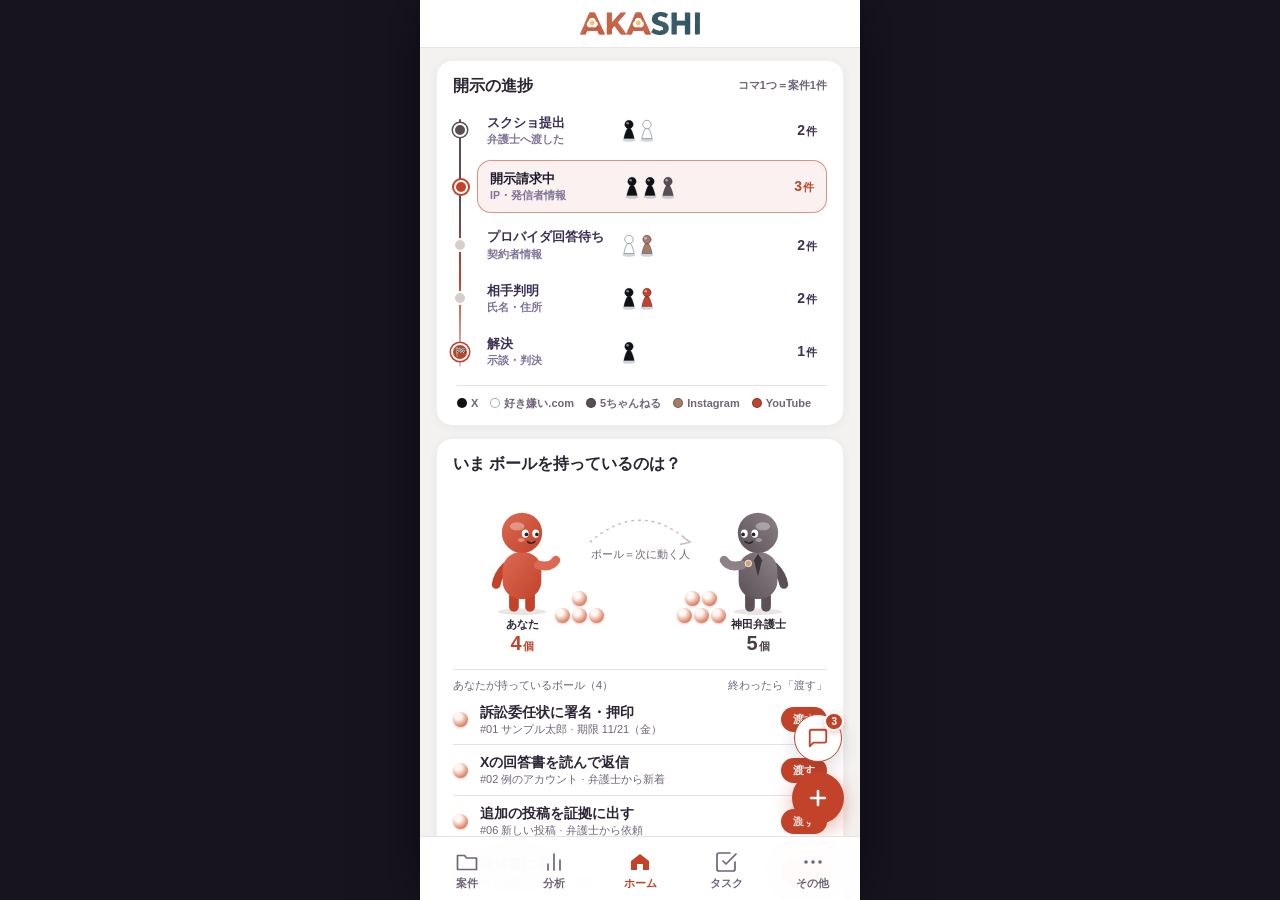
==== index.html @ 1d93fc94 "Unify lawyer chat and replace post-detail chat tab with AI-linked jump cards" ====
<!doctype html>
<html lang="ja">
<head>
<meta charset="utf-8">
<meta name="viewport" content="width=device-width, initial-scale=1, maximum-scale=1, user-scalable=no, viewport-fit=cover">
<meta name="apple-mobile-web-app-capable" content="yes">
<meta name="apple-mobile-web-app-status-bar-style" content="default">
<meta name="apple-mobile-web-app-title" content="開示請求管理">
<meta name="theme-color" content="#FFFFFF">
<title>開示請求 進捗管理アプリ</title>
<link rel="icon" type="image/svg+xml" href="favicon.svg?v=2">
<link rel="apple-touch-icon" sizes="180x180" href="apple-touch-icon.png?v=2">
<link rel="stylesheet" href="css/app.css?v=20261125u">
<script src="https://cdn.jsdelivr.net/npm/@supabase/supabase-js@2"></script>
</head>
<body>

<div id="app-container">

  <!-- 右下に常時フロート表示される丸型アイコンボタン（連絡 ＆ ＋追加） -->
  <div id="top-bubbles" class="sr-top-bubbles">
    <button type="button" class="sr-bubble-pill" onclick="openChatFromBubble()" title="弁護士へ連絡" aria-label="連絡">
      <svg viewBox="0 0 24 24" fill="none" stroke="currentColor" stroke-width="2" stroke-linecap="round" stroke-linejoin="round"><path d="M21 15a2 2 0 0 1-2 2H7l-4 4V5a2 2 0 0 1 2-2h14a2 2 0 0 1 2 2z"/></svg>
      <span class="sr-cnt-dot">3</span>
    </button>
    <button type="button" class="sr-bubble-pill primary" onclick="openQuickModal()" title="クイック追加" aria-label="追加">
      <svg viewBox="0 0 24 24" fill="none" stroke="currentColor" stroke-width="2.6" stroke-linecap="round"><path d="M12 5v14M5 12h14"/></svg>
    </button>
  </div>

  <!-- メイン画面スタック -->
  <div class="main-view-stack">

    <!-- 1. 案件一覧ビュー（白一体型ヘッダー＋下線タブバー＋アイコンボタン） -->
    <div id="view-cases" class="view-page sr-view">
      <div class="detail-sticky-header">
        <div class="subpage-nav-bar">
          <!-- 左：期間指定（カレンダーアイコン） -->
          <div class="hdr-icon-group">
            <button type="button" class="hdr-icon-btn" id="c33-per" title="期間指定" aria-label="期間指定">
              <svg viewBox="0 0 24 24"><rect x="3" y="4" width="18" height="18" rx="2" ry="2"/><line x1="16" y1="2" x2="16" y2="6"/><line x1="8" y1="2" x2="8" y2="6"/><line x1="3" y1="10" x2="21" y2="10"/></svg>
            </button>
          </div>
          <!-- 中央：タイトル -->
          <span class="subpage-title">案件一覧</span>
          <!-- 右：表示情報（スライダーアイコン） ＆ 並べ替え（上下矢印アイコン） -->
          <div class="hdr-icon-group">
            <button type="button" class="hdr-icon-btn" id="c33-vb" title="表示情報" aria-label="表示情報">
              <svg viewBox="0 0 24 24"><line x1="4" y1="6" x2="20" y2="6"/><circle cx="9" cy="6" r="2" fill="#FFFFFF"/><line x1="4" y1="12" x2="20" y2="12"/><circle cx="15" cy="12" r="2" fill="#FFFFFF"/><line x1="4" y1="18" x2="20" y2="18"/><circle cx="10" cy="18" r="2" fill="#FFFFFF"/></svg>
            </button>
            <button type="button" class="hdr-icon-btn" id="c33-sb" title="並べ替え" aria-label="並べ替え">
              <svg viewBox="0 0 24 24"><path d="M7 15l-3 3-3-3"/><path d="M4 18V6"/><path d="M17 9l3-3 3 3"/><path d="M20 6v12"/></svg>
            </button>
            <div class="c33-menu" id="c33-vm" style="top:38px; right:36px;"></div>
            <div class="c33-menu" id="c33-sm" style="top:38px; right:0;"></div>
          </div>
        </div>
        <!-- 2段目：媒体別 / 進捗別 / プロバイダ別 / 月別 / 発信者別 下線タブバー -->
        <div class="c33-tabs-bar" id="c33-chips"></div>
      </div>

      <div class="sr-body">
        <div class="c33-prow" id="c33-prow" style="padding-bottom:10px;">期間<input type="date" id="c33-from"><span>〜</span><input type="date" id="c33-to"></div>
        <div class="c33-search">
          <svg width="17" height="17" viewBox="0 0 16 16" fill="none" stroke="#6F879A" stroke-width="1.7"><circle cx="7" cy="7" r="5.2"/><path d="M11 11l4 4"/></svg>
          <input id="c33-q" placeholder="名前・ID・No.で検索">
        </div>
        <div id="c33-list"></div>
      </div>
    </div>

    <!-- 2. 分析・効果測定ビュー（添付2枚目） -->
    <div id="view-analytics" class="view-page sr-view">
      <div class="main-page-header"><h1>分析・効果測定</h1></div>
      <div class="sr-body">

        <!-- 手続きの成果カード -->
        <div class="sr-card">
          <div class="sr-hd">
            <b>手続きの成果</b>
            <div class="sr-seg" data-analytics-seg="analytics">
              <span data-d="7">7日</span>
              <span data-d="30" class="on">30日</span>
              <span data-d="90">90日</span>
            </div>
          </div>
          <div class="sr-kpis" id="an-kpis"></div>
          <div class="sr-chart" id="an-chart">
            <svg id="an-svg"></svg>
            <div class="sr-tip" id="an-tip"></div>
          </div>
          <div class="sr-legend" id="an-legend"></div>
          <div class="sr-rev" id="an-rev"></div>
          <div class="sr-note">
            着手率＝スクショを出した投稿のうち、弁護士が開示の準備に入った割合<br>
            開示成功率＝開示請求の結果が出たうち、相手の情報が開示された割合<br>
            回収率＝相手が判明したうち、示談金・賠償金を受け取れた割合<br>
            （いずれも その日までの累計）
          </div>
        </div>

        <!-- 別の投稿で再挑戦できるかもカード -->
        <div class="sr-card retry">
          <div class="sr-hd">
            <b>別の投稿で再挑戦できるかも</b>
            <span class="sr-badge" style="background:#5A4E52">2</span>
          </div>
          <div class="sr-rl">開示が却下された案件でも、同じ相手の<b>別の投稿</b>なら開示が通ることがあります。</div>
          <div class="sr-row-item" onclick="handleTabClick('cases')">
            <span class="sr-why court">裁判所</span>
            <div class="sr-tx">
              <b>#12 とおりすがりC</b>
              <small>却下理由：権利侵害が明らかとはいえない</small>
              <small class="sr-alt">同じアカウントの別の投稿 <em>3件</em> を保存済み</small>
            </div>
            <span class="sr-chev">›</span>
          </div>
          <div class="sr-row-item" onclick="handleTabClick('cases')">
            <span class="sr-why pv">プロバイダ</span>
            <div class="sr-tx">
              <b>#08 匿名レス512</b>
              <small>却下理由：通信記録の保存期間切れ</small>
              <small class="sr-alt">同じ人の新しい投稿 <em>2件</em>（記録が残っている期間内）</small>
            </div>
            <span class="sr-chev">›</span>
          </div>
          <div class="sr-rbtn soft" onclick="handleTabClick('cases')">別の投稿を選んで再挑戦する ›</div>
        </div>
      </div>
    </div>

    <!-- 3. ホームビュー（添付1枚目・初期表示） -->
    <div id="view-home" class="view-page sr-view active">
      <div class="main-page-header"><img src="akashi-logo.png" alt="AKASHI" class="home-brand-logo"></div>
      <div class="sr-body">
        <!-- 開示の進捗（マイルストーン・最上部に配置） -->
        <div class="sr-card">
          <div class="sr-hd">
            <b>開示の進捗</b>
            <span class="sr-hd-sub">コマ1つ＝案件1件</span>
          </div>
          <div class="sr-ms" id="home-ms"></div>
        </div>

        <!-- いま ボールを持っているのは？ -->
        <div class="sr-card" id="home-ballcard">
          <div class="sr-hd"><b>いま ボールを持っているのは？</b></div>
          <div class="sr-court" id="home-court">
            <div class="sr-side me" data-s="me">
              <svg class="sr-fig" viewBox="0 0 100 134"></svg>
              <div class="sr-pile"></div>
              <div class="sr-who">あなた</div>
              <div class="sr-cnt"><span>0</span><small>個</small></div>
            </div>
            <div class="sr-arc">
              <svg viewBox="0 0 120 44"><path d="M8 40 Q60 -6 112 40" fill="none" stroke="#C9BCC4" stroke-width="1.5" stroke-dasharray="3 4"/><path d="M104 34 L112 40 L102 42" fill="none" stroke="#C9BCC4" stroke-width="1.5" stroke-linecap="round" stroke-linejoin="round"/></svg>
              ボール＝次に動く人
            </div>
            <div class="sr-side law" data-s="law">
              <svg class="sr-fig" viewBox="0 0 100 134"></svg>
              <div class="sr-pile"></div>
              <div class="sr-who">神田弁護士</div>
              <div class="sr-cnt"><span>0</span><small>個</small></div>
            </div>
          </div>
          <div class="sr-bl" id="home-blist"></div>
        </div>

        <!-- ひよこ階段 ＆ 収支 -->
        <div class="sr-card">
          <div class="sr-bars" id="home-bars"></div>
          <div class="sr-labels">
            <span>準備中</span><span>開示中</span><span>相手判明</span><span style="color:var(--sr-tint)">解決</span>
          </div>
          <div class="sr-money">
            <div>
              <div class="l">いまの収支</div>
              <div class="v">+10.4<small>万円</small></div>
              <div class="s">入金40万 − 支払29.6万</div>
            </div>
            <div>
              <div class="l">終わったときの見込み</div>
              <div class="v">+33.7<small>万円</small></div>
              <div class="s">これから入金30万 − 支払6.3万</div>
            </div>
          </div>
        </div>

        <!-- 手続きの成果 ＆ ふりかえり（ホーム内） -->
        <div class="sr-card">
          <div class="sr-hd">
            <b>手続きの成果</b>
            <div class="sr-seg" data-analytics-seg="home">
              <span data-d="7">7日</span>
              <span data-d="30" class="on">30日</span>
              <span data-d="90">90日</span>
            </div>
          </div>
          <div class="sr-kpis" id="hm-kpis"></div>
          <div class="sr-chart" id="hm-chart">
            <svg id="hm-svg"></svg>
            <div class="sr-tip" id="hm-tip"></div>
          </div>
          <div class="sr-legend" id="hm-legend"></div>
          <div class="sr-rev" id="hm-rev"></div>
          <div class="sr-note">
            着手率＝スクショを出した投稿のうち、弁護士が開示の準備に入った割合<br>
            開示成功率＝開示請求の結果が出たうち、相手の情報が開示された割合<br>
            回収率＝相手が判明したうち、示談金・賠償金を受け取れた割合<br>
            （いずれも その日までの累計）
          </div>
        </div>

        <!-- あなたのタスク（ホーム内） -->
        <div class="sr-card">
          <div class="sr-hd">
            <b>あなたのタスク</b>
            <span class="sr-badge" id="home-tbadge">0</span>
          </div>
          <div id="home-tasks"></div>
        </div>

        <!-- 別の投稿で再挑戦できるかも（ホーム内） -->
        <div class="sr-card retry">
          <div class="sr-hd">
            <b>別の投稿で再挑戦できるかも</b>
            <span class="sr-badge" style="background:#5A4E52">2</span>
          </div>
          <div class="sr-rl">開示が却下された案件でも、同じ相手の<b>別の投稿</b>なら開示が通ることがあります。</div>
          <div class="sr-row-item" onclick="handleTabClick('cases')">
            <span class="sr-why court">裁判所</span>
            <div class="sr-tx">
              <b>#12 とおりすがりC</b>
              <small>却下理由：権利侵害が明らかとはいえない</small>
              <small class="sr-alt">同じアカウントの別の投稿 <em>3件</em> を保存済み</small>
            </div>
            <span class="sr-chev">›</span>
          </div>
          <div class="sr-row-item" onclick="handleTabClick('cases')">
            <span class="sr-why pv">プロバイダ</span>
            <div class="sr-tx">
              <b>#08 匿名レス512</b>
              <small>却下理由：通信記録の保存期間切れ</small>
              <small class="sr-alt">同じ人の新しい投稿 <em>2件</em>（記録が残っている期間内）</small>
            </div>
            <span class="sr-chev">›</span>
          </div>
          <div class="sr-rbtn" onclick="handleTabClick('cases')">別の投稿を選んで再挑戦する ›</div>
        </div>

        <!-- 今後の予定 -->
        <div class="sr-card">
          <div class="sr-hd">
            <b>今後の予定</b>
            <a onclick="handleTabClick('cases')">すべて見る ›</a>
          </div>
          <div class="sr-row-item" onclick="handleTabClick('cases')">
            <span class="sr-d">11/26</span>
            <div class="sr-tx">
              <b>X側のIP開示 期日</b>
              <small>#02 例のアカウント</small>
            </div>
          </div>
          <div class="sr-row-item" onclick="handleTabClick('cases')">
            <span class="sr-d">11/30</span>
            <div class="sr-tx">
              <b>振込予定（30万円）</b>
              <small>#05 山田 太郎</small>
            </div>
            <span class="sr-pill-tag">要確認</span>
          </div>
        </div>
      </div>
    </div>

    <!-- 4. タスクビュー（添付3枚目） -->
    <div id="view-tasks" class="view-page sr-view sr-task-mode">
      <div class="main-page-header"><h1>タスク</h1></div>
      <div class="sr-body">

        <!-- いま ボールを持っているのは？ -->
        <div class="sr-card" id="task-ballcard">
          <div class="sr-hd">
            <b>いま ボールを持っているのは？</b>
            <span class="sr-hd-sub">タップで切替</span>
          </div>
          <div class="sr-court" id="task-court">
            <div class="sr-side me" data-s="me">
              <svg class="sr-fig" viewBox="0 0 100 134"></svg>
              <div class="sr-who">あなた</div>
              <div class="sr-cnt"><span>0</span><small>個</small></div>
              <div class="sr-pile"></div>
            </div>
            <div class="sr-arc">
              <svg viewBox="0 0 120 44"><path d="M8 40 Q60 -6 112 40" fill="none" stroke="#C9BCC4" stroke-width="1.5" stroke-dasharray="3 4"/><path d="M104 34 L112 40 L102 42" fill="none" stroke="#C9BCC4" stroke-width="1.5" stroke-linecap="round" stroke-linejoin="round"/></svg>
              ボール＝<br>次に動く人
            </div>
            <div class="sr-side law" data-s="law">
              <svg class="sr-fig" viewBox="0 0 100 134"></svg>
              <div class="sr-who">神田弁護士</div>
              <div class="sr-cnt"><span>0</span><small>個</small></div>
              <div class="sr-pile"></div>
            </div>
          </div>
          <div class="sr-bl" id="task-blist"></div>
        </div>

        <!-- あなたのタスク（ひよこ応援バー＆作業の種類ごと） -->
        <div class="sr-card">
          <div class="sr-hd">
            <b style="flex:none;">あなたのタスク</b>
            <span class="sr-badge" id="task-tbadge">0</span>
            <button type="button" class="task-hide-toggle" id="task-hide-done-btn" onclick="toggleHideCompletedTasks()" style="margin-left:auto;">完了済みを隠す</button>
            <span class="sr-hd-sub" id="task-hd-sub" style="margin-left:auto;">作業の種類ごと</span>
          </div>
          <div class="sr-cheer">
            <div class="sr-cheer-chick">🐥</div>
            <div class="sr-cheer-bubble" id="task-cheer-msg">のこり9つ。1つずつ進めよう</div>
          </div>
          <div class="sr-cheer-prog"><i id="task-cheer-bar" style="width:0%"></i></div>
          <div id="task-list"></div>
        </div>
      </div>
    </div>

    <!-- 1-B. 投稿詳細ビュー（白ヘッダー＋下線タブバー固定：投稿・アカウント・発信者・書類・チャット） -->
    <div id="view-post-detail" class="view-page">
      <div class="detail-sticky-header">
        <div class="subpage-nav-bar">
          <button type="button" class="back-btn" onclick="goBackView()">
            <svg width="18" height="18" viewBox="0 0 24 24" fill="none" stroke="currentColor" stroke-width="2.5"><polyline points="15 18 9 12 15 6"></polyline></svg>
            <span>案件一覧</span>
          </button>
          <span class="subpage-title" id="detail-nav-title">投稿詳細</span>
          <button type="button" class="nav-action-btn" onclick="showToast('共有リンクを生成しました')">共有</button>
        </div>
        <div class="karte-tabs">
          <div class="karte-tab active" data-ktab="post" onclick="switchKarteTab('post')">投稿</div>
          <div class="karte-tab" data-ktab="account" onclick="switchKarteTab('account')">アカウント</div>
          <div class="karte-tab" data-ktab="sender" onclick="switchKarteTab('sender')">発信者</div>
          <div class="karte-tab" data-ktab="docs" onclick="switchKarteTab('docs')">書類</div>
          <div class="karte-tab" data-ktab="chat" onclick="switchKarteTab('chat')">チャット<span class="karte-badge">2</span></div>
        </div>
      </div>
      <div class="screen">
      <!-- スクロール本文エリア -->
      <div class="scroll-content" style="padding: 14px 14px 80px; display:flex; flex-direction:column; gap:16px;">

        <!-- 3. 対象アカウント・投稿ヘッダーカード -->
        <div class="karte-sheet" style="display:flex; align-items:center; gap:12px;">
          <div id="kd-avatar" style="width:46px; height:46px; border-radius:50%; background:#FDEBE6; color:#C2432A; font-size:19px; font-weight:800; display:flex; align-items:center; justify-content:center; flex:none; overflow:hidden; position:relative; border:1px solid rgba(70,50,60,0.10);">
            ダ
          </div>
          <div style="flex:1; min-width:0;">
            <div id="kd-name" style="font-size:16px; font-weight:800; color:var(--sys-label-primary); display:flex; align-items:center; gap:6px;">
              ダミー次郎
            </div>
            <div id="kd-handle" style="font-size:12px; color:var(--sys-label-secondary); margin-top:2px;">
              X: @dummy_jiro
            </div>
            <div id="kd-meta-ids" style="font-size:11px; color:var(--sys-label-tertiary); margin-top:2px;">
              発信者No. 2008001 ・ 投稿No. 20081001
            </div>
          </div>
        </div>

        <!-- ===== パネル1：投稿タブ ===== -->
        <div id="kpanel-post" class="karte-panel active">

        <!-- 5. 取得魚拓プレビュー（証拠原本・C案仕様） -->
        <div class="shot" style="border-radius:14px; overflow:hidden; border:1px solid rgba(155,143,178,0.22); background:#FFFFFF; box-shadow:0 4px 16px rgba(59,48,84,0.06);">
          <!-- ブラウザヘッダーバー -->
          <div style="display:flex; justify-content:space-between; align-items:center; padding:6px 10px; background:#F1EFF5; border-bottom:1px solid rgba(155,143,178,0.14);">
            <div style="display:flex; align-items:center; gap:6px; min-width:0; flex:1;">
              <span style="font-size:9.5px; font-weight:800; background:#EFECEB; color:#4A3E43; padding:1px 6px; border-radius:4px; flex:none;">保全済</span>
              <span id="kd-url" style="font-size:10px; color:var(--sys-label-secondary); overflow:hidden; text-overflow:ellipsis; white-space:nowrap; font-family:monospace;">https://x.com/dummy_jiro/status/1846...</span>
            </div>
            <div style="display:flex; gap:6px; flex:none; margin-left:6px;">
              <svg viewBox="0 0 24 24" style="width:13px; height:13px; stroke:var(--sys-label-secondary); stroke-width:2; fill:none;"><rect x="9" y="9" width="13" height="13" rx="2" ry="2"></rect><path d="M5 15H4a2 2 0 0 1-2-2V4a2 2 0 0 1 2-2h9a2 2 0 0 1 2 2v1"></path></svg>
            </div>
          </div>

          <!-- X投稿原本カード -->
          <div style="padding: 12px 12px 10px; background:#FFFFFF;">
            <div style="display:flex; align-items:flex-start; justify-content:space-between; margin-bottom:8px;">
              <div style="display:flex; gap:8px; align-items:center;">
                <div id="kd-shot-avatar" style="width:32px; height:32px; border-radius:50%; background:#E2E8F0; display:flex; align-items:center; justify-content:center; font-size:13px; font-weight:700; color:#475569; overflow:hidden; flex:none;">
                  ダ
                </div>
                <div>
                  <div style="font-size:12.5px; font-weight:800; color:#0F172A; display:flex; align-items:center; gap:4px;">
                    <span id="kd-shot-name">ダミー次郎</span>
                    <span id="kd-shot-handle" style="font-size:10px; font-weight:600; color:#64748B;">@dummy_jiro</span>
                  </div>
                </div>
              </div>
              <div style="font-size:10.5px; font-weight:700; color:#0F172A; border:1px solid #CBD5E1; padding:2px 8px; border-radius:12px;">
                フォローする
              </div>
            </div>

            <!-- 本文 -->
            <p id="kd-shot-text" style="font-size:12px; line-height:1.55; color:#0F172A; margin:0 0 8px; font-weight:500; white-space:pre-line;">
              〇〇の経歴は全部嘘で犯罪歴もある。こいつのファンも詐欺グループと変わらんわ。店行くだけでもリスク。拡散希望。
            </p>

            <!-- 添付画像サムネイル（タップで原寸拡大） -->
            <div id="kd-shot-media" class="kd-media-grid"></div>

            <div id="kd-shot-time" style="font-size:10px; color:#64748B; margin-bottom:8px;">
              午後8:10 · 2026年8月10日 · <strong style="color:#0F172A;">1.8万</strong> 件の表示
            </div>

            <!-- アクションバー -->
            <div id="kd-shot-stats" style="display:flex; justify-content:space-between; font-size:10.5px; color:#64748B; border-top:1px solid #F1F5F9; padding-top:6px;">
              <span>💬 14</span>
              <span>🔁 42</span>
              <span>❤️ 128</span>
              <span>🔖 19</span>
            </div>
          </div>

          <!-- ダークハッシュバー（タイムスタンプ ＆ SHA-256） -->
          <div style="background:#1E182A; color:#E2E8F0; padding:6px 10px; font-size:9.5px; font-family:monospace; display:flex; flex-direction:column; gap:2px; border-top:1px solid rgba(255,255,255,0.08);">
            <div style="display:flex; justify-content:space-between;">
              <span id="kd-captured-at" style="color:#94A3B8;">保全日時: 2026-08-10 21:18:24 JST</span>
              <span style="color:#E8A68F; font-weight:700;">● 原本保全済</span>
            </div>
            <div id="kd-sha256" style="overflow:hidden; text-overflow:ellipsis; white-space:nowrap; color:#CBD5E1;">
              SHA-256: 8f4a3c10b7e289...d9a04ef12
            </div>
          </div>
        </div>

        <!-- 6. 手続の進捗（縦線マイルストーンタイムライン） -->
        <div>
          <div style="display:flex; justify-content:space-between; align-items:center; margin-bottom:8px;">
            <div style="font-size:14px; font-weight:800; color:var(--sys-label-primary);">手続の進捗</div>
            <div onclick="openFlowchartInMore()" style="font-size:12px; font-weight:700; color:var(--accent-peach-text); cursor:pointer;">フロー全体 ›</div>
          </div>

          <!-- ご指示反映：⑥のボタンと同じボタンで「進捗追加」ボタンを新設 -->
          <div onclick="openAddProgressModal()" style="background:var(--sunrise-grad); color:#FFF; border-radius:12px; padding:9px 14px; display:flex; align-items:center; justify-content:center; gap:6px; font-size:12px; font-weight:800; box-shadow:0 3px 10px rgba(194, 67, 42, 0.25); cursor:pointer; margin-bottom:10px;">
            <svg viewBox="0 0 24 24" style="width:15px; height:15px; stroke:#FFF; stroke-width:2.5; fill:none;"><line x1="12" y1="5" x2="12" y2="19"></line><line x1="5" y1="12" x2="19" y2="12"></line></svg>
            <span>進捗を追加</span>
          </div>

          <div class="card" style="padding:14px 12px; background:#FFFFFF; border:1px solid rgba(155,143,178,0.18); border-radius:18px; box-shadow:0 2px 8px rgba(59,48,84,0.04);">
            <div class="tl" id="kd-timeline" style="position:relative; padding-left:22px;">
              <!-- 縦線 -->
              <div style="position:absolute; left:6px; top:8px; bottom:12px; width:2px; background:linear-gradient(180deg, #5A4E52 0%, #C2432A 60%, #D6CECA 100%);"></div>
              <!-- 追加された進捗ステップ差し込み先 -->
              <div id="kd-timeline-added"></div>

              <!-- ステップ 1: 投稿 -->
              <div style="position:relative; margin-bottom:14px;">
                <div style="position:absolute; left:-22px; top:3px; width:14px; height:14px; border-radius:50%; background:#5A4E52; border:2.5px solid #FFFFFF; box-shadow:0 0 0 1px #5A4E52;"></div>
                <div style="display:flex; justify-content:space-between; align-items:center;">
                  <span style="font-size:12.5px; font-weight:700; color:var(--sys-label-primary);">投稿</span>
                  <span style="font-size:11px; color:var(--sys-label-secondary); font-family:monospace;">8/10</span>
                </div>
              </div>

              <!-- ステップ 2: 弁護士に依頼 -->
              <div style="position:relative; margin-bottom:14px;">
                <div style="position:absolute; left:-22px; top:3px; width:14px; height:14px; border-radius:50%; background:#5A4E52; border:2.5px solid #FFFFFF; box-shadow:0 0 0 1px #5A4E52;"></div>
                <div style="display:flex; justify-content:space-between; align-items:center;">
                  <span style="font-size:12.5px; font-weight:700; color:var(--sys-label-primary);">弁護士に依頼</span>
                  <span style="font-size:11px; color:var(--sys-label-secondary); font-family:monospace;">9/11</span>
                </div>
              </div>

              <!-- ステップ 3: 申立（Step 03 コンテンツ提供者） -->
              <div style="position:relative; margin-bottom:14px;">
                <div style="position:absolute; left:-22px; top:3px; width:14px; height:14px; border-radius:50%; background:#5A4E52; border:2.5px solid #FFFFFF; box-shadow:0 0 0 1px #5A4E52;"></div>
                <div style="display:flex; justify-content:space-between; align-items:center;">
                  <span style="font-size:12.5px; font-weight:700; color:var(--sys-label-primary);">申立（Step 03 コンテンツ提供者）</span>
                  <span style="font-size:11px; color:var(--sys-label-secondary); font-family:monospace;">10/20</span>
                </div>
              </div>

              <!-- ステップ 4: いま・今日 10/26 (アクティブカード) -->
              <div style="position:relative; margin-bottom:16px;">
                <div style="position:absolute; left:-22px; top:4px; width:14px; height:14px; border-radius:50%; background:#C2432A; border:2.5px solid #FFFFFF; box-shadow:0 0 0 2px #C2432A;"></div>
                
                <div style="background:rgba(194,67,42,0.07); border:1.5px solid rgba(194,67,42,0.55); border-radius:14px; padding:10px 12px;">
                  <div style="display:flex; justify-content:space-between; align-items:center; margin-bottom:4px;">
                    <span style="font-size:11px; font-weight:800; color:#C2432A;">いま・今日 10/26</span>
                    <span style="font-size:9.5px; font-weight:800; background:#C2432A; color:#FFFFFF; padding:1.5px 6px; border-radius:4px;">次回期日決定済</span>
                  </div>
                  <div style="font-size:14px; font-weight:800; color:#1E1B2E; margin-bottom:2px;">
                    X側のIP開示待ち
                  </div>
                  <div style="font-size:11px; color:var(--sys-label-secondary); margin-bottom:8px;">
                    アクセスログ保存申請済
                  </div>

                  <!-- 白枠期日カード -->
                  <div style="background:#FFFFFF; border-radius:10px; padding:8px 10px; border:1px solid rgba(255,138,101,0.3); display:flex; align-items:center; gap:8px;">
                    <span style="font-size:16px;">📅</span>
                    <div>
                      <div style="font-size:10px; font-weight:700; color:var(--accent-peach-text);">次回期日 - 口頭弁論</div>
                      <div style="font-size:12.5px; font-weight:800; color:var(--sys-label-primary);">11/12（木）13:30</div>
                    </div>
                  </div>
                </div>
              </div>

              <!-- ステップ 5: 期日 10/30 (予定) -->
              <div style="position:relative; margin-bottom:14px;">
                <div style="position:absolute; left:-22px; top:3px; width:14px; height:14px; border-radius:50%; background:#CBD5E1; border:2.5px solid #FFFFFF;"></div>
                <div style="display:flex; justify-content:space-between; align-items:center;">
                  <span style="font-size:12px; font-weight:600; color:var(--sys-label-secondary);">期日</span>
                  <span style="font-size:11px; color:var(--sys-label-tertiary); font-family:monospace;">10/30</span>
                </div>
              </div>

              <!-- ステップ 6: 開示 予定 -->
              <div style="position:relative;">
                <div style="position:absolute; left:-22px; top:3px; width:14px; height:14px; border-radius:50%; background:#CBD5E1; border:2.5px solid #FFFFFF;"></div>
                <div style="display:flex; justify-content:space-between; align-items:center;">
                  <span style="font-size:12px; font-weight:600; color:var(--sys-label-secondary);">開示</span>
                  <span style="font-size:11px; color:var(--sys-label-tertiary);">予定</span>
                </div>
              </div>

            </div>
          </div>
        </div>

        <!-- 7. 投稿情報（3Dメーターなし！画面幅いっぱいの端正なテーブル ＆ 編集リンク） -->
        <div>
          <div style="display:flex; justify-content:space-between; align-items:center; margin-bottom:8px;">
            <div style="font-size:14px; font-weight:800; color:var(--sys-label-primary);">投稿情報</div>
            <div style="font-size:12px; font-weight:700; color:var(--accent-peach-text); cursor:pointer;">編集</div>
          </div>

          <div class="card" style="padding:4px 14px; background:#FFFFFF; border:1px solid rgba(155,143,178,0.18); border-radius:18px; box-shadow:0 2px 8px rgba(59,48,84,0.04);">
            <div style="display:flex; justify-content:space-between; align-items:center; padding:10px 0; border-bottom:1px solid var(--sys-separator);">
              <span style="font-size:12px; font-weight:600; color:var(--sys-label-secondary);">投稿No.</span>
              <span style="font-size:12px; font-weight:700; color:var(--sys-label-primary); font-family:monospace;">20081001</span>
            </div>
            <div style="display:flex; justify-content:space-between; align-items:center; padding:10px 0; border-bottom:1px solid var(--sys-separator);">
              <span style="font-size:12px; font-weight:600; color:var(--sys-label-secondary);">投稿日時</span>
              <span style="font-size:12px; font-weight:700; color:var(--sys-label-primary);">2026/08/10 21:18</span>
            </div>
            <div style="display:flex; justify-content:space-between; align-items:center; padding:10px 0; border-bottom:1px solid var(--sys-separator);">
              <span style="font-size:12px; font-weight:600; color:var(--sys-label-secondary);">権利侵害の理由</span>
              <span style="font-size:12px; font-weight:700; color:var(--sys-label-primary);">名誉毀損・侮辱・名誉感情侵害</span>
            </div>
            <div style="display:flex; justify-content:space-between; align-items:center; padding:10px 0; border-bottom:1px solid var(--sys-separator);">
              <span style="font-size:12px; font-weight:600; color:var(--sys-label-secondary);">いまの状況</span>
              <span style="font-size:12px; font-weight:700; color:var(--sys-label-primary);">X側IP開示待ち</span>
            </div>
            <div style="display:flex; justify-content:space-between; align-items:center; padding:10px 0; border-bottom:1px solid var(--sys-separator);">
              <span style="font-size:12px; font-weight:600; color:var(--sys-label-secondary);">証拠</span>
              <span style="font-size:12px; font-weight:700; color:var(--sys-label-primary); font-family:monospace;">証拠_20081001.png</span>
            </div>
            <div style="display:flex; justify-content:space-between; align-items:center; padding:10px 0; border-bottom:1px solid var(--sys-separator);">
              <span style="font-size:12px; font-weight:600; color:var(--sys-label-secondary);">状態</span>
              <span style="font-size:10.5px; font-weight:800; background:rgba(255,117,87,0.15); color:var(--accent-peach-text); padding:2px 8px; border-radius:6px;">未解決</span>
            </div>
            <div style="display:flex; justify-content:space-between; align-items:center; padding:10px 0;">
              <span style="font-size:12px; font-weight:600; color:var(--sys-label-secondary);">URL</span>
              <span style="font-size:11.5px; font-weight:700; color:var(--accent-peach-text); overflow:hidden; text-overflow:ellipsis; white-space:nowrap; max-width:210px; font-family:monospace;">x.com/dummy_jiro/status/...</span>
            </div>
          </div>
        </div>

        <!-- 9. 関連書類・証拠ファイル（4件リスト ＆ 追加リンク） -->
        <div>
          <div style="display:flex; justify-content:space-between; align-items:center; margin-bottom:8px;">
            <div style="font-size:14px; font-weight:800; color:var(--sys-label-primary);">関連書類・証拠ファイル</div>
            <div style="font-size:12px; font-weight:700; color:var(--accent-peach-text); cursor:pointer;">追加</div>
          </div>

          <div class="card" style="padding:4px 14px; background:#FFFFFF; border:1px solid rgba(155,143,178,0.18); border-radius:18px; box-shadow:0 2px 8px rgba(59,48,84,0.04);">
            <!-- 書類 1 -->
            <div style="display:flex; justify-content:space-between; align-items:center; padding:10px 0; border-bottom:1px solid var(--sys-separator);">
              <div>
                <div style="font-size:12.5px; font-weight:800; color:var(--sys-label-primary);">発信者情報開示命令申立書</div>
                <div style="font-size:10.5px; color:var(--sys-label-secondary); margin-top:1px;">PDF・324KB</div>
              </div>
              <span style="font-size:10px; font-weight:800; background:rgba(16,185,129,0.14); color:#047857; padding:2px 8px; border-radius:6px;">提出済</span>
            </div>

            <!-- 書類 2 -->
            <div style="display:flex; justify-content:space-between; align-items:center; padding:10px 0; border-bottom:1px solid var(--sys-separator);">
              <div>
                <div style="font-size:12.5px; font-weight:800; color:var(--sys-label-primary);">侵害情報通知書兼送信防止措置依頼書</div>
                <div style="font-size:10.5px; color:var(--sys-label-secondary); margin-top:1px;">PDF・188KB</div>
              </div>
              <span style="font-size:10px; font-weight:800; background:rgba(16,185,129,0.14); color:#047857; padding:2px 8px; border-radius:6px;">提出済</span>
            </div>

            <!-- 書類 3 -->
            <div style="display:flex; justify-content:space-between; align-items:center; padding:10px 0; border-bottom:1px solid var(--sys-separator);">
              <div>
                <div style="font-size:12.5px; font-weight:800; color:var(--sys-label-primary);">陳述書（被害経緯・精神的苦痛）</div>
                <div style="font-size:10.5px; color:var(--sys-label-secondary); margin-top:1px;">PDF・ひな形</div>
              </div>
              <span style="font-size:10px; font-weight:800; background:rgba(255,117,87,0.14); color:var(--accent-peach-text); padding:2px 8px; border-radius:6px;">作成予定</span>
            </div>

            <!-- 書類 4 -->
            <div style="display:flex; justify-content:space-between; align-items:center; padding:10px 0;">
              <div>
                <div style="font-size:12.5px; font-weight:800; color:var(--sys-label-primary);">証拠_20081001.png（魚拓画像）</div>
                <div style="font-size:10.5px; color:var(--sys-label-secondary); margin-top:1px;">PNG・1.2MB</div>
              </div>
              <span style="font-size:10px; font-weight:800; background:rgba(16,185,129,0.14); color:#047857; padding:2px 8px; border-radius:6px;">保全済み</span>
            </div>
          </div>
        </div>

        <!-- 10. 担当弁護士（連絡先カード ＆ 連絡リンク） -->
        <div>
          <div style="display:flex; justify-content:space-between; align-items:center; margin-bottom:8px;">
            <div style="font-size:14px; font-weight:800; color:var(--sys-label-primary);">担当弁護士</div>
            <div style="font-size:12px; font-weight:700; color:var(--accent-peach-text); cursor:pointer;">連絡</div>
          </div>

          <div class="card" style="padding:4px 14px; background:#FFFFFF; border:1px solid rgba(155,143,178,0.18); border-radius:18px; box-shadow:0 2px 8px rgba(59,48,84,0.04);">
            <div style="display:flex; justify-content:space-between; align-items:center; padding:10px 0; border-bottom:1px solid var(--sys-separator);">
              <span style="font-size:12px; font-weight:600; color:var(--sys-label-secondary);">事務所</span>
              <span style="font-size:12px; font-weight:700; color:var(--sys-label-primary);">神田法律事務所</span>
            </div>
            <div style="display:flex; justify-content:space-between; align-items:center; padding:10px 0; border-bottom:1px solid var(--sys-separator);">
              <span style="font-size:12px; font-weight:600; color:var(--sys-label-secondary);">担当弁護士</span>
              <span style="font-size:12px; font-weight:700; color:var(--sys-label-primary);">神田 敬一 弁護士</span>
            </div>
            <div style="display:flex; justify-content:space-between; align-items:center; padding:10px 0; border-bottom:1px solid var(--sys-separator);">
              <span style="font-size:12px; font-weight:600; color:var(--sys-label-secondary);">電話番号</span>
              <span style="font-size:12.5px; font-weight:800; color:var(--accent-peach-text);">03-3500-1234</span>
            </div>
            <div style="display:flex; justify-content:space-between; align-items:center; padding:10px 0;">
              <span style="font-size:12px; font-weight:600; color:var(--sys-label-secondary);">メール</span>
              <span style="font-size:12px; font-weight:700; color:var(--accent-peach-text);">kanda@kanda-law.jp</span>
            </div>
          </div>
        </div>

        <!-- 11. 手続メモ・特記事項（メモカード ＆ 編集リンク） -->
        <div>
          <div style="display:flex; justify-content:space-between; align-items:center; margin-bottom:8px;">
            <div style="font-size:14px; font-weight:800; color:var(--sys-label-primary);">手続メモ・特記事項</div>
            <div style="font-size:12px; font-weight:700; color:var(--accent-peach-text); cursor:pointer;">編集</div>
          </div>

          <div class="card" style="padding:12px 14px; background:#FFFFFF; border:1px solid rgba(155,143,178,0.18); border-radius:18px; box-shadow:0 2px 8px rgba(59,48,84,0.04);">
            <p style="font-size:12px; line-height:1.6; color:var(--sys-label-primary); margin:0;">
              10/20 受領決定にてログ保存を要請。11/12までにX社からの開示予定。受領後は直ちにプロバイダ宛発信者情報消去・ログ保存命令の申立をする。
            </p>
          </div>
        </div>

        <!-- 12. 「終了・取下」時の取扱（プレビューリンク） -->
        <div>
          <div style="display:flex; justify-content:space-between; align-items:center; margin-bottom:8px;">
            <div style="font-size:14px; font-weight:800; color:var(--sys-label-primary);">「終了・取下」時の取扱</div>
            <div style="font-size:12px; font-weight:700; color:var(--accent-peach-text); cursor:pointer;">プレビュー</div>
          </div>

          <div class="card" style="padding:12px 14px; background:rgba(155,143,178,0.08); border:1px dashed rgba(155,143,178,0.24); border-radius:18px;">
            <p style="font-size:11.5px; line-height:1.55; color:var(--sys-label-secondary); margin:0;">
              裁判外での示談又は訴訟が終了した際は、合意内容に基づき相手方のアカウント情報や投稿が消去・アーカイブされます。
            </p>
          </div>
        </div>
        </div><!-- /#kpanel-post -->

        <!-- ===== パネル2：アカウントタブ ===== -->
        <div id="kpanel-account" class="karte-panel">
          <div>
            <div class="k-sec-head">
              <div class="k-sec-title">アカウント基本情報</div>
              <button type="button" class="k-sec-link" onclick="showToast('アカウント情報を編集します')">編集</button>
            </div>
            <div class="k-card">
              <div class="k-row"><span class="k-lbl">媒体</span><span class="k-val">𝕏 (Twitter)</span></div>
              <div class="k-row"><span class="k-lbl">表示名</span><span class="k-val">ダミー次郎</span></div>
              <div class="k-row"><span class="k-lbl">アカウントID</span><span class="k-val" style="font-family:monospace;">@dummy_jiro</span></div>
              <div class="k-row"><span class="k-lbl">プロフィールURL</span><span class="k-val" style="color:#C2432A; font-family:monospace;">x.com/dummy_jiro</span></div>
              <div class="k-row"><span class="k-lbl">アカウント状態</span><span class="k-pill warn">鍵なし・稼働中</span></div>
              <div class="k-row"><span class="k-lbl">登録投稿数</span><span class="k-val">2件（開示対象1件 / 予備1件）</span></div>
            </div>
          </div>

          <div>
            <div class="k-sec-head">
              <div class="k-sec-title">このアカウントの投稿一覧</div>
              <button type="button" class="k-sec-link" onclick="openUrlCaptureModal()">＋ 投稿を追加</button>
            </div>
            <div class="k-card">
              <div class="k-row" style="cursor:pointer;" onclick="switchKarteTab('post')">
                <div>
                  <div style="font-size:12.5px; font-weight:800; color:var(--sys-label-primary);">#04 「〇〇の経歴は全部嘘で犯罪歴もある…」</div>
                  <div style="font-size:11px; color:var(--sys-label-secondary); margin-top:2px;">2026/08/10 21:18 · X側のIP開示待ち</div>
                </div>
                <span class="k-pill warn">表示中</span>
              </div>
              <div class="k-row" style="cursor:pointer;" onclick="showToast('別投稿 #04-2 を表示します')">
                <div>
                  <div style="font-size:12.5px; font-weight:800; color:var(--sys-label-primary);">#04-2 「店行くだけでもリスク。みんな気をつけて」</div>
                  <div style="font-size:11px; color:var(--sys-label-secondary); margin-top:2px;">2026/08/12 19:05 · 魚拓保全済み（予備証拠）</div>
                </div>
                <span class="k-pill ok">保全済</span>
              </div>
            </div>
          </div>

          <div>
            <div class="k-sec-head">
              <div class="k-sec-title">紐付く発信者（同一人物）</div>
              <button type="button" class="k-sec-link" onclick="switchKarteTab('sender')">発信者を見る ›</button>
            </div>
            <div class="k-card">
              <div class="k-row" style="cursor:pointer;" onclick="switchKarteTab('sender')">
                <div>
                  <div style="font-size:13px; font-weight:800; color:var(--sys-label-primary);">山田 太郎（ヤマダ タロウ）</div>
                  <div style="font-size:11px; color:var(--sys-label-secondary); margin-top:2px;">#05（5ch 匿名レス88）と同一人物と判明</div>
                </div>
                <span class="k-pill ok">特定済</span>
              </div>
            </div>
          </div>
        </div>

        <!-- ===== パネル3：発信者タブ（スプシ構造化列と完全一致） ===== -->
        <div id="kpanel-sender" class="karte-panel">
          <div>
            <div class="k-sec-head">
              <div class="k-sec-title">発信者 特定情報（氏名・住所・連絡先）</div>
              <button type="button" class="k-sec-link" onclick="showToast('発信者情報を編集します')">編集</button>
            </div>
            <div class="k-card">
              <div class="k-row"><span class="k-lbl">発信者No.</span><span class="k-val" style="font-family:monospace;">2008001</span></div>
              <div class="k-row"><span class="k-lbl">発信者氏名</span><span class="k-val">山田 太郎</span></div>
              <div class="k-row"><span class="k-lbl">フリガナ</span><span class="k-val">ヤマダ タロウ</span></div>
              <div class="k-row"><span class="k-lbl">郵便番号</span><span class="k-val" style="font-family:monospace;">〒160-0022</span></div>
              <div class="k-row"><span class="k-lbl">発信者住所</span><span class="k-val">東京都新宿区新宿1-2-3<br>〇〇マンション 302号室</span></div>
              <div class="k-row"><span class="k-lbl">電話番号（キャリア）</span><span class="k-val" style="font-family:monospace;">090-1234-5678（ドコモ）</span></div>
              <div class="k-row"><span class="k-lbl">メールアドレス</span><span class="k-val" style="font-family:monospace;">yamada.taro@example.com</span></div>
            </div>
          </div>

          <div>
            <div class="k-sec-head">
              <div class="k-sec-title">通信ログ・プロバイダ情報</div>
            </div>
            <div class="k-card">
              <div class="k-row"><span class="k-lbl">接続元IPアドレス</span><span class="k-val" style="font-family:monospace;">126.152.88.14</span></div>
              <div class="k-row"><span class="k-lbl">接続元ポート番号</span><span class="k-val" style="font-family:monospace;">51200</span></div>
              <div class="k-row"><span class="k-lbl">プロバイダ</span><span class="k-val">ＮＴＴドコモ</span></div>
              <div class="k-row"><span class="k-lbl">下位プロバイダ</span><span class="k-val">なし</span></div>
              <div class="k-row"><span class="k-lbl">損害賠償請求日</span><span class="k-val">2026/09/10</span></div>
            </div>
          </div>

          <div>
            <div class="k-sec-head">
              <div class="k-sec-title">合算示談・回収状況</div>
            </div>
            <div class="k-card">
              <div class="k-row"><span class="k-lbl">合算対象案件</span><span class="k-val">#04（X @dummy_jiro）＋ #05（5ch >>88）</span></div>
              <div class="k-row"><span class="k-lbl">合意示談金額</span><span class="k-val" style="color:#C2432A; font-size:14px;">300,000円</span></div>
              <div class="k-row"><span class="k-lbl">振込期日</span><span class="k-val">2026/11/30</span></div>
              <div class="k-row"><span class="k-lbl">回収ステータス</span><span class="k-pill warn">示談了承→振込待ち</span></div>
            </div>
          </div>
        </div>

        <!-- ===== パネル4：書類・証拠タブ ===== -->
        <div id="kpanel-docs" class="karte-panel">
          <div style="display:flex; gap:8px;">
            <button type="button" onclick="openQuickModal()" style="flex:1; background:linear-gradient(135deg,#C2432A,#A3321B); color:#fff; border:none; border-radius:12px; padding:10px 12px; font-size:12.5px; font-weight:800; cursor:pointer;">＋ 書類・証拠を追加</button>
            <button type="button" onclick="openLinkedGoogleUrl('drive')" style="flex:1; background:#FFFFFF; color:#4A3E43; border:1.5px solid #5A4E52; border-radius:12px; padding:10px 12px; font-size:12.5px; font-weight:800; cursor:pointer;">📁 Drive保管庫を開く ↗</button>
          </div>

          <div>
            <div class="k-sec-head">
              <div class="k-sec-title">裁判所・プロバイダ関連書類</div>
              <span style="font-size:11px; color:var(--sys-label-secondary); font-weight:600;">4件</span>
            </div>
            <div class="k-card">
              <div class="k-row" style="cursor:pointer;" onclick="showToast('発信者情報開示命令申立書（PDF）をプレビューします')">
                <div>
                  <div style="font-size:12.5px; font-weight:800; color:var(--sys-label-primary);">📄 発信者情報開示命令申立書</div>
                  <div style="font-size:10.5px; color:var(--sys-label-secondary); margin-top:2px;">PDF・324KB · 2026/10/20 提出</div>
                </div>
                <span class="k-pill ok">提出済</span>
              </div>
              <div class="k-row" style="cursor:pointer;" onclick="showToast('侵害情報通知書（PDF）をプレビューします')">
                <div>
                  <div style="font-size:12.5px; font-weight:800; color:var(--sys-label-primary);">📄 侵害情報通知書兼送信防止措置依頼書</div>
                  <div style="font-size:10.5px; color:var(--sys-label-secondary); margin-top:2px;">PDF・188KB · 2026/10/20 提出</div>
                </div>
                <span class="k-pill ok">提出済</span>
              </div>
              <div class="k-row" style="cursor:pointer;" onclick="showToast('仮処分決定書（PDF）をプレビューします')">
                <div>
                  <div style="font-size:12.5px; font-weight:800; color:var(--sys-label-primary);">📄 決定書_東京地裁_民事9部.pdf</div>
                  <div style="font-size:10.5px; color:var(--sys-label-secondary); margin-top:2px;">PDF・512KB · 2026/10/26 受領</div>
                </div>
                <span class="k-pill info">受領済</span>
              </div>
              <div class="k-row" style="cursor:pointer;" onclick="showToast('陳述書ひな形を開きます')">
                <div>
                  <div style="font-size:12.5px; font-weight:800; color:var(--sys-label-primary);">📝 陳述書（被害経緯・精神的苦痛）</div>
                  <div style="font-size:10.5px; color:var(--sys-label-secondary); margin-top:2px;">PDF・ひな形 · 依頼者署名待ち</div>
                </div>
                <span class="k-pill warn">作成予定</span>
              </div>
            </div>
          </div>

          <div>
            <div class="k-sec-head">
              <div class="k-sec-title">保全済み魚拓・スクリーンショット</div>
              <button type="button" class="k-sec-link" onclick="openUrlCaptureModal()">＋ URL保全</button>
            </div>
            <div class="k-card">
              <div class="k-row" style="cursor:pointer;" onclick="showToast('魚拓原本PNG（帯付き）を表示します')">
                <div>
                  <div style="font-size:12.5px; font-weight:800; color:var(--sys-label-primary);">🖼️ 証拠_20081001.png（帯付き魚拓）</div>
                  <div style="font-size:10.5px; color:var(--sys-label-secondary); margin-top:2px;">PNG・1.2MB · 2026-08-10 21:18:24 JST</div>
                  <div style="font-size:9.5px; color:#64748B; font-family:monospace; margin-top:2px;">SHA-256: 8f4a3c10b7e289...d9a04ef12</div>
                </div>
                <span class="k-pill ok">保全済</span>
              </div>
            </div>
          </div>
        </div>

        <!-- ===== パネル5：チャットタブ（統合チャットからのAI自動紐付けリンク一覧） ===== -->
        <div id="kpanel-chat" class="karte-panel">
          <div class="k-card" style="padding:14px; display:flex; flex-direction:column; gap:12px;">
            <div style="background:#FAF2EE; border:1px solid rgba(194,67,42,0.16); border-radius:12px; padding:10px 12px; font-size:11.5px; color:#4A3E43; line-height:1.5;">
              <div style="font-weight:800; color:#C2432A; margin-bottom:2px;">✨ AI自動紐付け（統合チャット連動）</div>
              チャットは弁護士との<strong>1本のみ</strong>で管理されます。この投稿に関係するやり取りや添付書類をAIが自動判定し、該当箇所へのリンクを表示します。
            </div>

            <!-- AI紐付けリンク 1：書類添付 → 進捗＆書類へ自動登録されたチャット -->
            <div onclick="openUnifiedChatAt('開示命令書_20261020.pdf の送信箇所')" style="background:#FFFFFF; border:1px solid rgba(70,50,60,0.14); border-radius:14px; padding:12px; cursor:pointer; display:flex; flex-direction:column; gap:7px;">
              <div style="display:flex; justify-content:space-between; align-items:center;">
                <span style="font-size:11px; font-weight:800; color:#2B2433;">📎 開示命令書_20261020.pdf</span>
                <span style="font-size:10px; color:#8C8296; font-family:monospace;">10/20 14:10</span>
              </div>
              <div style="font-size:12px; color:#4A3E43; line-height:1.5;">
                「東京地裁より開示命令書を受領しました（サンプル太郎・ダミー次郎）。添付にて共有します。」
              </div>
              <div style="display:flex; flex-wrap:wrap; gap:4px;">
                <span class="k-pill ok">✓ 進捗へ自動登録</span>
                <span class="k-pill ok">✓ 書類タブへ自動登録</span>
                <span class="k-pill warn">対象：#01・#04</span>
              </div>
              <div style="font-size:11.5px; font-weight:700; color:#C2432A; text-align:right;">統合チャットの該当箇所へ飛ぶ ›</div>
            </div>

            <!-- AI紐付けリンク 2：仮処分決定＆次回期日 -->
            <div onclick="openUnifiedChatAt('仮処分決定・次回期日の連絡箇所')" style="background:#FFFFFF; border:1px solid rgba(70,50,60,0.14); border-radius:14px; padding:12px; cursor:pointer; display:flex; flex-direction:column; gap:7px;">
              <div style="display:flex; justify-content:space-between; align-items:center;">
                <span style="font-size:11px; font-weight:800; color:#2B2433;">神田 敬一 弁護士</span>
                <span style="font-size:10px; color:#8C8296; font-family:monospace;">10/26 17:15</span>
              </div>
              <div style="font-size:12px; color:#4A3E43; line-height:1.5;">
                「東京地裁から仮処分決定を受領しました。来週にはXからのIP開示がされる見込みです。次回口頭弁論は11/12（木）13:30です。」
              </div>
              <div style="display:flex; flex-wrap:wrap; gap:4px;">
                <span class="k-pill ok">✓ 次回期日を自動登録</span>
              </div>
              <div style="font-size:11.5px; font-weight:700; color:#C2432A; text-align:right;">統合チャットの該当箇所へ飛ぶ ›</div>
            </div>

            <button type="button" onclick="openChatFromBubble()" style="width:100%; padding:11px; border:none; border-radius:12px; background:var(--sunrise-grad); color:#FFFFFF; font-size:13px; font-weight:800; cursor:pointer; font-family:inherit;">
              統合チャットを開く（弁護士へ連絡） ›
            </button>
          </div>
        </div>

      </div>
    </div>
    </div>

    <!-- 2. アカウント一覧ビュー -->
    <div id="view-accounts" class="view-page">
      <div class="screen">
      <div class="navbar">
        
        <div class="nav-row">
          <span class="nav-btn"><svg class="sf"><use href="#ic-sort"/></svg>並替</span>
          <span class="nav-btn strong"><svg class="sf"><use href="#ic-plus"/></svg>URLで投稿を追加</span>
        </div>
        <div class="search-wrap">
          <div class="search-field">
            <svg class="sf sf-sm"><use href="#ic-search"/></svg>
            <span>検索（名前・IDなど）</span>
          </div>
        </div>
      </div>

      <div class="content flat-list-mode">
        <div class="flat-list">
          
          <div class="flat-row">
            <div class="monogram">サ</div>
            <div class="cell-body">
              <div class="c-title">サンプル太郎</div>
              <div class="c-handle">X · @sample_user01</div>
            </div>
            <div class="dual-btn-group">
              <span class="btn-subtab-toggle open">2件 ▾</span>
              <span class="btn-open-detail">詳細 ›</span>
            </div>
          </div>
          <div class="flat-tree-children">
            <div class="flat-tree-inner">
              <div class="flat-sub-row">
                <span class="c-num">#01</span>
                <span style="color:var(--sys-label-secondary)">2026/09/02</span>
                <span class="sub-status" style="color:var(--sys-orange);font-weight:600">03 書類発送待ち</span>
                <span class="chevron">›</span>
              </div>
              <div class="flat-sub-row">
                <span class="c-num">#09</span>
                <span style="color:var(--sys-label-secondary)">2026/10/18</span>
                <span class="sub-status">01 弁護士に連絡済み</span>
                <span class="chevron">›</span>
              </div>
            </div>
          </div>

          <div class="flat-row">
            <div class="monogram" style="font-size:12px">5ch</div>
            <div class="cell-body">
              <div class="c-title">しつこい人A</div>
              <div class="c-handle">5ch · 〇〇スレ（呼び名）</div>
            </div>
            <div class="dual-btn-group">
              <span class="btn-subtab-toggle">3件 ▸</span>
              <span class="btn-open-detail">詳細 ›</span>
            </div>
          </div>

          <div class="flat-row">
            <div class="monogram">ダ</div>
            <div class="cell-body">
              <div class="c-title">ダミー次郎</div>
              <div class="c-handle">X · @dummy_jiro · 本名特定済</div>
            </div>
            <div class="dual-btn-group">
              <span class="btn-subtab-toggle">2件 ▸</span>
              <span class="btn-open-detail">詳細 ›</span>
            </div>
          </div>

          <div class="flat-row">
            <div class="monogram">例</div>
            <div class="cell-body">
              <div class="c-title">例のアカウント</div>
              <div class="c-handle">X · @example_acc</div>
            </div>
            <div class="dual-btn-group">
              <span class="btn-subtab-toggle">1件 ▸</span>
              <span class="btn-open-detail">詳細 ›</span>
            </div>
          </div>

          <div class="flat-row">
            <div class="monogram">匿</div>
            <div class="cell-body">
              <div class="c-title">匿名レス88</div>
              <div class="c-handle">5ch · 〇〇スレ &gt;&gt;88 · 本名特定済</div>
            </div>
            <div class="dual-btn-group">
              <span class="btn-subtab-toggle">1件 ▸</span>
              <span class="btn-open-detail">詳細 ›</span>
            </div>
          </div>

          <div class="flat-row">
            <div class="monogram">ア</div>
            <div class="cell-body">
              <div class="c-title">アンチアカウントZ</div>
              <div class="c-handle">X · @anti_z99 · 本名特定済</div>
            </div>
            <div class="dual-btn-group">
              <span class="btn-subtab-toggle">1件 ▸</span>
              <span class="btn-open-detail">詳細 ›</span>
            </div>
          </div>

        </div>
      </div>

      <div class="tabbar">
  <div class="tab"><svg viewBox="0 0 24 24"><path d="M14 2H6a2 2 0 0 0-2 2v16a2 2 0 0 0 2 2h12a2 2 0 0 0 2-2V8z"></path><polyline points="14 2 14 8 20 8"></polyline><line x1="16" y1="13" x2="8" y2="13"></line><line x1="16" y1="17" x2="8" y2="17"></line><polyline points="10 9 9 9 8 9"></polyline></svg><span>投稿</span></div>
  <div class="tab on"><svg viewBox="0 0 24 24"><path d="M17 21v-2a4 4 0 0 0-4-4H5a4 4 0 0 0-4 4v2"></path><circle cx="9" cy="7" r="4"></circle><path d="M23 21v-2a4 4 0 0 0-3-3.87"></path><path d="M16 3.13a4 4 0 0 1 0 7.75"></path></svg><span>アカウント</span></div>
  <div class="tab tab-center-plus" title="クイック登録"><div class="center-plus-circle"><svg viewBox="0 0 24 24"><line x1="12" y1="5" x2="12" y2="19"></line><line x1="5" y1="12" x2="19" y2="12"></line></svg></div></div>
  <div class="tab"><svg viewBox="0 0 24 24"><rect x="3" y="4" width="18" height="16" rx="2"></rect><circle cx="9" cy="10" r="2"></circle><line x1="15" y1="8" x2="17" y2="8"></line><line x1="15" y1="12" x2="17" y2="12"></line><line x1="7" y1="16" x2="17" y2="16"></line></svg><span>発信者</span></div>
  <div class="tab on"><svg viewBox="0 0 24 24"><circle cx="12" cy="12" r="3"></circle><path d="M19.4 15a1.65 1.65 0 0 0 .33 1.82l.06.06a2 2 0 0 1 0 2.83 2 2 0 0 1-2.83 0l-.06-.06a1.65 1.65 0 0 0-1.82-.33 1.65 1.65 0 0 0-1 1.51V21a2 2 0 0 1-2 2 2 2 0 0 1-2-2v-.09A1.65 1.65 0 0 0 9 19.4a1.65 1.65 0 0 0-1.82.33l-.06.06a2 2 0 0 1 0-2.83 2 2 0 0 1 2.83 0l.06.06a1.65 1.65 0 0 0 1.82.33H9a1.65 1.65 0 0 0 1-1.51V3a2 2 0 0 1 2-2 2 2 0 0 1 2 2v.09a1.65 1.65 0 0 0 1 1.51 1.65 1.65 0 0 0 1.82-.33l.06-.06a2 2 0 0 1 2.83 0 2 2 0 0 1 0 2.83l-.06.06a1.65 1.65 0 0 0-.33 1.82V9a1.65 1.65 0 0 0 1.51 1H21a2 2 0 0 1 2 2 2 2 0 0 1-2 2h-.09a1.65 1.65 0 0 0-1.51 1z"></path></svg><span>設定・Q&A</span></div>
</div>
      <div class="home-indicator"></div>
    </div>
    </div>

    <!-- 2-B. アカウント詳細ビュー -->
    <div id="view-account-detail" class="view-page">
      <div class="subpage-nav-bar">
        <button class="back-btn" onclick="switchView('view-accounts')">
          <svg width="20" height="20" viewBox="0 0 24 24" fill="none" stroke="currentColor" stroke-width="2.5"><polyline points="15 18 9 12 15 6"></polyline></svg>
          アカウント
        </button>
        <span class="subpage-title">アカウント詳細</span>
        <div style="width:60px;"></div>
      </div>
      <div class="screen">
      

      <div class="nav-header">
        <div class="nav-back-link">
          <svg viewBox="0 0 24 24"><polyline points="15 18 9 12 15 6"></polyline></svg>
          <span>投稿</span>
        </div>
      </div>

            <!-- ご指示反映：③と同じ角丸ピル形状タブ -->
      <div style="display:flex; gap:5px; background:rgba(155,143,178,0.12); padding:3.5px; border-radius:12px; margin: 6px 12px 10px;">
        <div style="flex:1; text-align:center; padding:6px 3px; font-size:11px; font-weight:700; color:var(--sys-label-secondary); cursor:pointer;">投稿</div>
        <div style="flex:1; text-align:center; padding:6px 3px; font-size:11px; font-weight:800; background:#FFFFFF; color:var(--sys-label-primary); border-radius:9px; box-shadow:0 2px 6px rgba(0,0,0,0.06); cursor:pointer;">アカウント</div>
        <div style="flex:1; text-align:center; padding:6px 3px; font-size:11px; font-weight:700; color:var(--sys-label-secondary); cursor:pointer;">発信者</div>
        <div style="flex:1; text-align:center; padding:6px 3px; font-size:11px; font-weight:700; color:var(--sys-label-secondary); cursor:pointer;">書類</div>
        <div style="flex:1; text-align:center; padding:6px 3px; font-size:11px; font-weight:700; color:var(--sys-label-secondary); display:flex; align-items:center; justify-content:center; gap:2px; cursor:pointer;">チャット<span style="background:var(--accent-peach); color:#fff; font-size:8.5px; font-weight:800; padding:1px 4px; border-radius:6px;">2</span></div>
      </div>
      </div>
    </div>

    <!-- 3. 発信者一覧ビュー -->
    <div id="view-senders" class="view-page">
      <div class="screen">
      <div class="navbar">
        
        <div class="nav-row">
          <span class="nav-btn"><svg class="sf"><use href="#ic-sort"/></svg>並替</span>
          <span class="nav-btn strong"><svg class="sf"><use href="#ic-plus"/></svg>新規本名を登録</span>
        </div>
        <div class="search-wrap">
          <div class="search-field">
            <svg class="sf sf-sm"><use href="#ic-search"/></svg>
            <span>検索（名前・IDなど）</span>
          </div>
        </div>
      </div>

      <div class="content flat-list-mode">
        <div class="flat-list">
          
          <div class="flat-row">
            <div class="monogram">山</div>
            <div class="cell-body">
              <div class="c-title">山田 太郎</div>
              <div class="c-handle">東京都〇〇区 · 2件が同一人物</div>
            </div>
            <div class="dual-btn-group">
              <span class="btn-subtab-toggle open">2件 ▾</span>
              <span class="btn-open-detail">詳細 ›</span>
            </div>
          </div>
          <div class="flat-tree-children">
            <div class="flat-tree-inner">
              <div class="flat-sub-row" style="justify-content:space-between">
                <span style="color:var(--sys-label-secondary);font-size:11.5px">合算示談 / 期日</span>
                <span style="font-size:12px"><b style="color:var(--sys-label-primary)">300,000円</b> · <span style="color:var(--sys-red);font-weight:600">10/31期日</span></span>
              </div>
              <div class="flat-sub-row">
                <span class="c-num">#04</span>
                <span style="color:var(--sys-label-secondary)">X @dummy_jiro</span>
                <span class="sub-status">11 振込待ち</span>
                <span class="chevron">›</span>
              </div>
              <div class="flat-sub-row">
                <span class="c-num">#05</span>
                <span style="color:var(--sys-label-secondary)">5ch 〇〇スレ &gt;&gt;88</span>
                <span class="sub-status">11 振込待ち</span>
                <span class="chevron">›</span>
              </div>
            </div>
          </div>

          <div class="flat-row">
            <div class="monogram">佐</div>
            <div class="cell-body">
              <div class="c-title">佐藤 花子</div>
              <div class="c-handle">大阪府〇〇市 · 振込完了（40万円）</div>
            </div>
            <div class="dual-btn-group">
              <span class="btn-subtab-toggle">1件 ▸</span>
              <span class="btn-open-detail">詳細 ›</span>
            </div>
          </div>

          <div class="flat-row">
            <div class="monogram">高</div>
            <div class="cell-body">
              <div class="c-title">高橋 健太</div>
              <div class="c-handle">神奈川県〇〇市 · 10 示談交渉中</div>
            </div>
            <div class="dual-btn-group">
              <span class="btn-subtab-toggle">1件 ▸</span>
              <span class="btn-open-detail">詳細 ›</span>
            </div>
          </div>

        </div>
      </div>

      <div class="tabbar">
  <div class="tab"><svg viewBox="0 0 24 24"><path d="M14 2H6a2 2 0 0 0-2 2v16a2 2 0 0 0 2 2h12a2 2 0 0 0 2-2V8z"></path><polyline points="14 2 14 8 20 8"></polyline><line x1="16" y1="13" x2="8" y2="13"></line><line x1="16" y1="17" x2="8" y2="17"></line><polyline points="10 9 9 9 8 9"></polyline></svg><span>投稿</span></div>
  <div class="tab"><svg viewBox="0 0 24 24"><path d="M17 21v-2a4 4 0 0 0-4-4H5a4 4 0 0 0-4 4v2"></path><circle cx="9" cy="7" r="4"></circle><path d="M23 21v-2a4 4 0 0 0-3-3.87"></path><path d="M16 3.13a4 4 0 0 1 0 7.75"></path></svg><span>アカウント</span></div>
  <div class="tab tab-center-plus" title="クイック登録"><div class="center-plus-circle"><svg viewBox="0 0 24 24"><line x1="12" y1="5" x2="12" y2="19"></line><line x1="5" y1="12" x2="19" y2="12"></line></svg></div></div>
  <div class="tab on"><svg viewBox="0 0 24 24"><rect x="3" y="4" width="18" height="16" rx="2"></rect><circle cx="9" cy="10" r="2"></circle><line x1="15" y1="8" x2="17" y2="8"></line><line x1="15" y1="12" x2="17" y2="12"></line><line x1="7" y1="16" x2="17" y2="16"></line></svg><span>発信者</span></div>
  <div class="tab"><svg viewBox="0 0 24 24"><circle cx="12" cy="12" r="3"></circle><path d="M19.4 15a1.65 1.65 0 0 0 .33 1.82l.06.06a2 2 0 0 1 0 2.83 2 2 0 0 1-2.83 0l-.06-.06a1.65 1.65 0 0 0-1.82-.33 1.65 1.65 0 0 0-1 1.51V21a2 2 0 0 1-2 2 2 2 0 0 1-2-2v-.09A1.65 1.65 0 0 0 9 19.4a1.65 1.65 0 0 0-1.82.33l-.06.06a2 2 0 0 1 0-2.83 2 2 0 0 1 2.83 0l.06.06a1.65 1.65 0 0 0 1.82.33H9a1.65 1.65 0 0 0 1-1.51V3a2 2 0 0 1 2-2 2 2 0 0 1 2 2v.09a1.65 1.65 0 0 0 1 1.51 1.65 1.65 0 0 0 1.82-.33l.06-.06a2 2 0 0 1 2.83 0 2 2 0 0 1 0 2.83l-.06.06a1.65 1.65 0 0 0-.33 1.82V9a1.65 1.65 0 0 0 1.51 1H21a2 2 0 0 1 2 2 2 2 0 0 1-2 2h-.09a1.65 1.65 0 0 0-1.51 1z"></path></svg><span>設定・Q&A</span></div>
</div>
      <div class="home-indicator"></div>
    </div>
    </div>

    <!-- 3-B. 発信者詳細ビュー -->
    <div id="view-sender-detail" class="view-page">
      <div class="subpage-nav-bar">
        <button class="back-btn" onclick="switchView('view-senders')">
          <svg width="20" height="20" viewBox="0 0 24 24" fill="none" stroke="currentColor" stroke-width="2.5"><polyline points="15 18 9 12 15 6"></polyline></svg>
          発信者
        </button>
        <span class="subpage-title">発信者特定情報</span>
        <div style="width:60px;"></div>
      </div>
      <div class="screen">
      

      <div class="nav-header">
        <div class="nav-back-link">
          <svg viewBox="0 0 24 24"><polyline points="15 18 9 12 15 6"></polyline></svg>
          <span>投稿</span>
        </div>
      </div>

            <!-- ご指示反映：③と同じ角丸ピル形状タブ -->
      <div style="display:flex; gap:5px; background:rgba(155,143,178,0.12); padding:3.5px; border-radius:12px; margin: 6px 12px 10px;">
        <div style="flex:1; text-align:center; padding:6px 3px; font-size:11px; font-weight:700; color:var(--sys-label-secondary); cursor:pointer;">投稿</div>
        <div style="flex:1; text-align:center; padding:6px 3px; font-size:11px; font-weight:700; color:var(--sys-label-secondary); cursor:pointer;">アカウント</div>
        <div style="flex:1; text-align:center; padding:6px 3px; font-size:11px; font-weight:800; background:#FFFFFF; color:var(--sys-label-primary); border-radius:9px; box-shadow:0 2px 6px rgba(0,0,0,0.06); cursor:pointer;">発信者</div>
        <div style="flex:1; text-align:center; padding:6px 3px; font-size:11px; font-weight:700; color:var(--sys-label-secondary); cursor:pointer;">書類</div>
        <div style="flex:1; text-align:center; padding:6px 3px; font-size:11px; font-weight:700; color:var(--sys-label-secondary); display:flex; align-items:center; justify-content:center; gap:2px; cursor:pointer;">チャット<span style="background:var(--accent-peach); color:#fff; font-size:8.5px; font-weight:800; padding:1px 4px; border-radius:6px;">2</span></div>
      </div>
      </div>
    </div>

    <!-- 5. その他ビュー（1行アコーディオンで下にギュンと開く設計・フッター2重解消） -->
    <div id="view-qa" class="view-page sr-view">
      <div class="main-page-header"><h1>その他</h1></div>
      <div class="sr-body" style="padding: 12px 16px 32px;">

        <div class="more-acc-list">

          <!-- 1. アカウント設定 -->
          <div class="more-acc">
            <button type="button" class="more-acc-head" onclick="toggleMoreAcc(this)">
              <span class="more-acc-ic">👤</span>
              <span class="more-acc-title">アカウント設定・クラウド連携</span>
              <span class="more-acc-tag green">連携可</span>
              <span class="more-acc-arrow">▼</span>
            </button>
            <div class="more-acc-body"><div class="more-acc-inner"><div class="more-acc-pad">
              <div style="display:flex; gap:10px; align-items:center; margin-bottom:12px;">
                <div style="width:38px; height:38px; border-radius:50%; background:var(--accent-coral-grad); color:#fff; font-weight:800; font-size:14px; display:flex; align-items:center; justify-content:center; flex:none;">被</div>
                <div style="flex:1; min-width:0;">
                  <div style="font-size:13px; font-weight:800; color:#1D192B;">被害者・依頼者アカウント</div>
                  <div style="font-size:11px; color:#6F6478; margin-top:2px;">Google認証連携済 · 担当: 神田法律事務所</div>
                </div>
              </div>
              <div class="k-card" style="margin-bottom:10px;">
                <div class="k-row"><span class="k-lbl">依頼者区分</span><span class="k-val">個人（秘匿事項届出 希望）</span></div>
                <div class="k-row"><span class="k-lbl">担当法律事務所</span><span class="k-val">神田法律事務所（神田 敬一 弁護士）</span></div>
                <div class="k-row"><span class="k-lbl">通知設定</span><span class="k-pill ok">期日・新着チャットON</span></div>
              </div>
              <button type="button" id="btn-cloud-status" class="gs-btn primary" onclick="openAuthModal()" style="width:100%;">
                <span id="cloud-status-icon">☁️</span> <span id="cloud-status-text">クラウド連携・アカウント切替を開く</span>
              </button>
            </div></div></div>
          </div>

          <!-- 1-B. タスク表示設定（完了後の自動非表示） -->
          <div class="more-acc">
            <button type="button" class="more-acc-head" onclick="toggleMoreAcc(this)">
              <span class="more-acc-ic">☑️</span>
              <span class="more-acc-title">タスク完了後の自動非表示</span>
              <span class="more-acc-tag" id="task-hide-mode-badge">10秒後</span>
              <span class="more-acc-arrow">▼</span>
            </button>
            <div class="more-acc-body"><div class="more-acc-inner"><div class="more-acc-pad">
              <div style="font-size:11.5px; color:#6F6478; margin-bottom:10px; line-height:1.5;">
                タスクにチェックを入れたあと、一覧から自動で消えるタイミングを選べます。「半日」を選んだときはタスク画面に「完了済みを隠す」ボタンが表示されます。
              </div>
              <div class="task-mode-seg">
                <button type="button" class="task-mode-btn on" id="btn-task-mode-10s" onclick="setTaskHideMode('10s')">10秒後に消す</button>
                <button type="button" class="task-mode-btn" id="btn-task-mode-12h" onclick="setTaskHideMode('12h')">半日（12時間）後</button>
              </div>
            </div></div></div>
          </div>

          <!-- 1-C. ホームの媒体コマ色設定 -->
          <div class="more-acc">
            <button type="button" class="more-acc-head" onclick="toggleMoreAcc(this)">
              <span class="more-acc-ic">♟️</span>
              <span class="more-acc-title">ホームのコマの色設定</span>
              <span class="more-acc-tag">媒体別</span>
              <span class="more-acc-arrow">▼</span>
            </button>
            <div class="more-acc-body"><div class="more-acc-inner"><div class="more-acc-pad">
              <div style="font-size:11.5px; color:#6F6478; margin-bottom:10px; line-height:1.5;">
                ホーム画面「開示の進捗」に表示される媒体ごとのコマの色を自由に変更できます。
              </div>
              <div id="koma-color-list" class="koma-color-list"></div>
              <button type="button" class="gs-btn" onclick="resetKomaColors()" style="width:100%; margin-top:10px;">初期の色に戻す</button>
            </div></div></div>
          </div>

          <!-- 2. スプレッドシート ＆ Googleドライブ連携 -->
          <div class="more-acc">
            <button type="button" class="more-acc-head" onclick="toggleMoreAcc(this)">
              <span class="more-acc-ic">📊</span>
              <span class="more-acc-title">スプレッドシート・ドライブ連携</span>
              <span class="more-acc-tag green" id="gs-conn-badge">全6シート</span>
              <span class="more-acc-arrow">▼</span>
            </button>
            <div class="more-acc-body"><div class="more-acc-inner"><div class="more-acc-pad">
              <div class="gs-desc">
                弁護士管理用の投稿記事目録（掲示板・X共通36列）・費用管理シート・担当弁護士マスタと、アプリの案件詳細・証拠魚拓（Googleドライブ保管）を連携します。
              </div>

              <div class="gs-input-group">
                <div class="gs-field">
                  <label>
                    <span>📗 Googleスプレッドシート URL / ID</span>
                    <a onclick="openLinkedGoogleUrl('sheet')">シートを開く ↗</a>
                  </label>
                  <input type="url" id="gs-sheet-url" placeholder="https://docs.google.com/spreadsheets/d/..." oninput="saveGsConfig()">
                </div>
                <div class="gs-field">
                  <label>
                    <span>📁 Googleドライブ 証拠・書類フォルダ URL / ID</span>
                    <a onclick="openLinkedGoogleUrl('drive')">ドライブを開く ↗</a>
                  </label>
                  <input type="url" id="gs-drive-url" placeholder="https://drive.google.com/drive/folders/..." oninput="saveGsConfig()">
                </div>
                <div class="gs-field">
                  <label>
                    <span>⚙️ GAS Webアプリ同期URL（Apps Script）</span>
                    <a onclick="toggleGasGuide()">初期構築の手順 ▾</a>
                  </label>
                  <input type="url" id="gs-gas-url" placeholder="https://script.google.com/macros/s/.../exec" oninput="saveGsConfig()">
                </div>
                <div class="gs-btn-row" style="margin-top:2px;">
                  <button type="button" class="gs-btn primary" onclick="syncWithGoogleSheets()">🔄 スプレッドシートと同期</button>
                  <button type="button" class="gs-btn" onclick="copyGasSetupScript()">⚡ 自動構築GASをコピー</button>
                </div>
              </div>

              <div id="gs-gas-guide" style="display:none; background:#F0FDF4; border:1px solid #BBF7D0; border-radius:10px; padding:10px 12px; margin-bottom:12px; font-size:11px; color:#166534; line-height:1.5;">
                <div style="font-weight:800; margin-bottom:4px;">🚀 1分で終わる！スプレッドシート＆ドライブ初期構築手順</div>
                <div>① 新規Googleスプレッドシートを開き、メニューの<b>「拡張機能」＞「Apps Script」</b>を開く</div>
                <div>② 上の<b>「⚡ 自動構築GASをコピー」</b>を押し、Apps Scriptに貼り付けて保存（💾）</div>
                <div>③ 関数 <b><code>setupSpreadsheetAndDrive</code></b> を選んで<b>「実行」</b>を押すだけ！</div>
              </div>

              <div style="display:flex; justify-content:space-between; align-items:center; margin-top:4px; flex-wrap:wrap; gap:6px;">
                <div style="font-size:12px; font-weight:800; color:#1E293B;">📋 設計フォーマット（全6シート）</div>
                <div style="display:flex; gap:4px; flex-wrap:wrap;">
                  <a href="spreadsheet.html" target="_blank" style="text-decoration:none; border:1px solid rgba(194,67,42,0.35); background:#FAF2EE; color:#C2432A; font-size:10.5px; font-weight:800; padding:3px 8px; border-radius:6px;">📗 全画面スプシ ↗</a>
                  <a href="kaiji_master_template.xlsx" download="開示請求管理マスター_全6シート.xlsx" style="text-decoration:none; border:none; background:#065F46; color:#fff; font-size:10.5px; font-weight:700; padding:3px 8px; border-radius:6px;">📥 .xlsx DL</a>
                  <button type="button" onclick="downloadCurrentSheetCsv()" style="border:1px solid #CBD5E1; background:#fff; color:#0F172A; font-size:10.5px; font-weight:700; padding:3px 8px; border-radius:6px; cursor:pointer;">CSV</button>
                </div>
              </div>

              <div class="gs-col-legend">
                <span><i style="background:#E8F5E9;"></i>弁護士標準列</span>
                <span><i style="background:#FEF3C7;"></i>アプリ連携・マスタ自動参照列</span>
              </div>

              <div class="gs-sheet-tabs" id="gs-sheet-tabs">
                <div class="gs-sheet-tab on" data-sheet="bbs" onclick="switchGsPreviewSheet('bbs')">① 掲示板目録 (共通36列)</div>
                <div class="gs-sheet-tab" data-sheet="x" onclick="switchGsPreviewSheet('x')">② X(Twitter)目録 (共通36列)</div>
                <div class="gs-sheet-tab" data-sheet="cost" onclick="switchGsPreviewSheet('cost')">③ 費用・入金管理 (11列)</div>
                <div class="gs-sheet-tab" data-sheet="lawyers" onclick="switchGsPreviewSheet('lawyers')">④ 担当弁護士マスタ (6列)</div>
                <div class="gs-sheet-tab" data-sheet="tasks" onclick="switchGsPreviewSheet('tasks')">⑤ タスク・ボール (8列)</div>
                <div class="gs-sheet-tab" data-sheet="docs" onclick="switchGsPreviewSheet('docs')">⑥ 書類・Drive (8列)</div>
              </div>
              <div class="gs-table-wrap" id="gs-preview-table-wrap"></div>
            </div></div></div>
          </div>

          <!-- 3. 開示手続の全体フローチャート -->
          <div class="more-acc" id="more-acc-flowchart">
            <button type="button" class="more-acc-head" onclick="toggleMoreAcc(this)">
              <span class="more-acc-ic">🗺️</span>
              <span class="more-acc-title">開示手続の全体フローチャート</span>
              <span class="more-acc-tag">全12ステップ</span>
              <span class="more-acc-arrow">▼</span>
            </button>
            <div class="more-acc-body"><div class="more-acc-inner"><div class="more-acc-pad">
              <div class="qa-svg-panel" style="border:none; padding:0; margin:0; box-shadow:none; background:transparent;">
                <svg viewBox="10 18 510 1386" xmlns="http://www.w3.org/2000/svg" font-family="Hiragino Sans, Noto Sans JP, sans-serif">
                  <defs>
                    <marker id="ah" viewBox="0 0 10 10" refX="9" refY="5" markerWidth="7" markerHeight="7" orient="auto"><path d="M0 0L10 5L0 10z" fill="#b9b2c9"/></marker>
                    <linearGradient id="fin" x1="0" x2="1"><stop offset="0" stop-color="#ef7f63"/><stop offset="1" stop-color="#f19a86"/></linearGradient>
                    <filter id="sh" x="-10%" y="-20%" width="120%" height="160%"><feDropShadow dx="0" dy="3" stdDeviation="4" flood-color="#ef7f63" flood-opacity=".3"/></filter>
                  </defs>
                  <g fill="none" stroke="#b9b2c9" stroke-width="2" stroke-linecap="round" stroke-linejoin="round">
                    <path d="M196 82 V143" marker-end="url(#ah)"/>
                    <path d="M196 106 Q196 114 204 114 H394 Q402 114 402 122 V143" marker-end="url(#ah)"/>
                    <path d="M196 204 V262" marker-end="url(#ah)"/>
                    <path d="M196 319 V370" marker-end="url(#ah)"/>
                    <path d="M196 431 V462 Q196 470 188 470 H105 Q97 470 97 478 V508" marker-end="url(#ah)"/>
                    <path d="M196 462 Q196 470 204 470 H286 Q294 470 294 478 V510" marker-end="url(#ah)"/>
                    <path d="M176 540 H215"/>
                    <path d="M196 540 V627" marker-end="url(#ah)"/>
                    <path d="M196 576 Q196 584 204 584 H394 Q402 584 402 592 V627" marker-end="url(#ah)"/>
                    <path d="M196 683 V745" marker-end="url(#ah)"/>
                    <path d="M196 802 V863" marker-end="url(#ah)"/>
                    <path d="M196 924 V982" marker-end="url(#ah)"/>
                    <path d="M196 946 Q196 954 204 954 H394 Q402 954 402 962 V982" marker-end="url(#ah)"/>
                    <path d="M196 1042 V1100" marker-end="url(#ah)"/>
                    <path d="M196 1064 Q196 1072 204 1072 H515"/>
                    <path d="M402 1072 V1100" marker-end="url(#ah)"/>
                    <path d="M196 1161 V1219" marker-end="url(#ah)"/>
                    <path d="M196 1183 Q196 1191 204 1191 H394 Q402 1191 402 1199 V1219" marker-end="url(#ah)"/>
                    <path d="M196 1275 V1337" marker-end="url(#ah)"/>
                  </g>
                  <g font-size="16" font-weight="700" text-anchor="middle">
                    <rect x="117" y="27" width="158" height="55" rx="10" fill="#fff" stroke="#3aa776" stroke-width="2"/><text x="196" y="60" fill="#24704f">弁護士に連絡済み</text>
                    <rect x="117" y="145" width="158" height="59" rx="10" fill="#fff" stroke="#e2dde8" stroke-width="1.5"/><text x="196" y="170" fill="#2f2a4a">開示可能性あり<tspan x="196" dy="21">→弁護士が準備中</tspan></text>
                    <rect x="117" y="264" width="158" height="55" rx="10" fill="#fff" stroke="#e2dde8" stroke-width="1.5"/><text x="196" y="297" fill="#2f2a4a">私の書類発送待ち</text>
                    <rect x="117" y="372" width="158" height="59" rx="10" fill="#fff" stroke="#e2dde8" stroke-width="1.5"/><text x="196" y="397" fill="#2f2a4a">弁護士が申し立て<tspan x="196" dy="21">準備中</tspan></text>
                    <rect x="18" y="510" width="158" height="59" rx="10" fill="#fff" stroke="#ef7f63" stroke-width="2"/><text x="97" y="535" fill="#d9603f">発信者情報開示命令<tspan x="97" dy="21">＋仮処分</tspan></text>
                    <rect x="215" y="512" width="158" height="55" rx="10" fill="#fff" stroke="#ef7f63" stroke-width="2"/><text x="294" y="545" fill="#d9603f">発信者情報開示命令</text>
                    <rect x="117" y="629" width="158" height="54" rx="10" fill="#fff" stroke="#ef7f63" stroke-width="2"/><text x="196" y="661" fill="#d9603f">開示命令</text>
                    <rect x="117" y="747" width="158" height="55" rx="10" fill="#fff" stroke="#e2dde8" stroke-width="1.5"/><text x="196" y="780" fill="#2f2a4a">ウェブ期日待ち</text>
                    <rect x="117" y="865" width="158" height="59" rx="10" fill="#fff" stroke="#e2dde8" stroke-width="1.5"/><text x="196" y="890" fill="#2f2a4a">ウェブ期日終了<tspan x="196" dy="21">→X側のIP開示待ち</tspan></text>
                    <rect x="117" y="984" width="158" height="58" rx="10" fill="#fff" stroke="#e2dde8" stroke-width="1.5"/><text x="196" y="1009" fill="#2f2a4a">IP開示<tspan x="196" dy="21">→プロバイダ待ち</tspan></text>
                    <rect x="117" y="1102" width="158" height="59" rx="10" fill="#fff" stroke="#3aa776" stroke-width="2"/><text x="196" y="1127" fill="#24704f">個人特定<tspan x="196" dy="21">→示談で本人連絡</tspan></text>
                    <rect x="117" y="1221" width="158" height="54" rx="10" fill="#fff" stroke="#e2dde8" stroke-width="1.5"/><text x="196" y="1246" fill="#2f2a4a">示談了承<tspan x="196" dy="21">→振込待ち</tspan></text>
                    <rect x="117" y="1339" width="158" height="55" rx="10" fill="url(#fin)" filter="url(#sh)"/><text x="196" y="1372" fill="#fff">振込完了</text>
                    <g fill="#7a7690">
                      <rect x="324" y="145" width="158" height="59" rx="10" fill="#fff" stroke="#e2dde8" stroke-width="1.5"/><text x="403" y="170">開示可能性低い<tspan x="403" dy="21">→終了</tspan></text>
                      <rect x="324" y="629" width="158" height="58" rx="10" fill="#fff" stroke="#e2dde8" stroke-width="1.5"/><text x="403" y="654">開示不可<tspan x="403" dy="21">（裁判所判断）</tspan></text>
                      <rect x="324" y="984" width="158" height="54" rx="10" fill="#fff" stroke="#e2dde8" stroke-width="1.5"/><text x="403" y="1007">IP開示不可<tspan x="403" dy="21">（X拒否）</tspan></text>
                      <rect x="324" y="1102" width="158" height="59" rx="10" fill="#fff" stroke="#e2dde8" stroke-width="1.5"/><text x="403" y="1127">個人特定不可<tspan x="403" dy="21">（プロバイダ拒否）</tspan></text>
                      <rect x="324" y="1221" width="158" height="58" rx="10" fill="#fff" stroke="#e2dde8" stroke-width="1.5"/><text x="403" y="1246">示談破棄<tspan x="403" dy="21">→裁判準備中</tspan></text>
                    </g>
                  </g>
                </svg>
              </div>
            </div></div></div>
          </div>

          <div class="more-sec-label">❓ よくある質問・Q&A</div>

          <!-- 4. Q&A 1 -->
          <div class="more-acc">
            <button type="button" class="more-acc-head" onclick="toggleMoreAcc(this)">
              <span class="more-acc-ic">⏱️</span>
              <span class="more-acc-title">Q. 開示請求にかかる全体の期間は？</span>
              <span class="more-acc-arrow">▼</span>
            </button>
            <div class="more-acc-body"><div class="more-acc-inner"><div class="more-acc-pad" style="font-size:12.5px; color:#475569; line-height:1.6;">
              IP開示まで約1〜2ヶ月、プロバイダ特定・本名開示まで約3〜6ヶ月、示談・判決まで約6〜10ヶ月が目安です。
            </div></div></div>
          </div>

          <!-- 5. Q&A 2 -->
          <div class="more-acc">
            <button type="button" class="more-acc-head" onclick="toggleMoreAcc(this)">
              <span class="more-acc-ic">🗑️</span>
              <span class="more-acc-title">Q. 相手が投稿を削除した場合は？</span>
              <span class="more-acc-arrow">▼</span>
            </button>
            <div class="more-acc-body"><div class="more-acc-inner"><div class="more-acc-pad" style="font-size:12.5px; color:#475569; line-height:1.6;">
              魚拓スクショやURL保全データ（タイムスタンプ・ハッシュ値）があれば、削除後でも裁判所に証拠として提出可能です。
            </div></div></div>
          </div>

          <!-- 6. Q&A 3 -->
          <div class="more-acc">
            <button type="button" class="more-acc-head" onclick="toggleMoreAcc(this)">
              <span class="more-acc-ic">🔒</span>
              <span class="more-acc-title">Q. 家族や職場に知られずに進められる？</span>
              <span class="more-acc-arrow">▼</span>
            </button>
            <div class="more-acc-body"><div class="more-acc-inner"><div class="more-acc-pad" style="font-size:12.5px; color:#475569; line-height:1.6;">
              「秘匿事項届出」制度を利用し、被害者の本名や住所を相手方に開示せず非公開のまま進行できます。
            </div></div></div>
          </div>

        </div>
      </div>
    </div>

    <!-- サブビュー：インスタ風魚拓グリッド（証拠一覧） -->
    <div id="view-evidence-grid" class="view-page">
      <div class="subpage-nav-bar">
        <button class="back-btn" onclick="switchView('view-post-detail')">
          <svg width="20" height="20" viewBox="0 0 24 24" fill="none" stroke="currentColor" stroke-width="2.5"><polyline points="15 18 9 12 15 6"></polyline></svg>
          詳細へ戻る
        </button>
        <span class="subpage-title">証拠魚拓一覧</span>
        <div style="width:60px;"></div>
      </div>
      <div class="screen">
      

      <div class="nav-header">
        <div class="nav-back-link">
          <svg viewBox="0 0 24 24"><polyline points="15 18 9 12 15 6"></polyline></svg>
          <span>投稿</span>
        </div>
      </div>

      <!-- 5つの台形インデックスタブ（証拠追加アクティブ！） -->
      <div class="folder-tabs-bar">
        <div class="f-tab inactive"><span>投稿詳細</span></div>
        <div class="f-tab inactive"><span>アカウント詳細</span></div>
        <div class="f-tab inactive"><span>発信者詳細</span></div>
        <div class="f-tab active"><svg viewBox="0 0 24 24"><path d="M23 19a2 2 0 0 1-2 2H3a2 2 0 0 1-2-2V8a2 2 0 0 1 2-2h4l2-3h6l2 3h4a2 2 0 0 1 2 2z"></path><circle cx="12" cy="13" r="4"></circle></svg><span>証拠追加</span></div>
        <div class="f-tab inactive"><span>チャット</span><div class="badge-red-circle">2</div></div>
      </div>

      <div class="main-card-wrap">
        <div class="main-card tab-sub-active">
          <!-- 発信者情報ヘッダー -->
          <div class="user-row">
            <div class="avatar-circle">ダ</div>
            <div class="user-titles">
              <div class="user-name-line">
                <span class="u-name">ダミー次郎</span>
                <span class="x-badge">𝕏</span>
              </div>
              <div class="u-handle">@dummy_jiro</div>
            </div>
            <div class="poster-no-block">
              <div class="poster-no-lbl">発信者No.</div>
              <div class="poster-no-val">260801</div>
            </div>
          </div>

          <!-- 指示反映：案内文のすぐ下に新規登録ボタンを配置 -->
          <div style="background:rgba(255, 117, 87, 0.08); border-left:3.5px solid #FF7557; padding:6px 9px; border-radius:0 8px 8px 0; margin-bottom:6px;">
            <div style="font-size:9.5px; font-weight:800; color:var(--sys-label-primary);">
              💡 訴訟や開示請求で使える証拠を登録してください
            </div>
            <div style="font-size:8px; color:var(--sys-label-secondary); margin-top:2px; line-height:1.35;">
              誹謗中傷の投稿画面、URL、日付がわかるスクショを登録すると、弁護士が裁判所提出用の証拠目録に自動整理します。
            </div>
          </div>

          <!-- 指示反映：案内文の直下に配置した新規登録ボタン群 -->
          <div style="display:flex; flex-direction:column; gap:5px; margin-bottom:8px;">
            <div style="background:var(--sunrise-grad); color:#FFF; border-radius:10px; padding:8px 12px; display:flex; align-items:center; justify-content:space-between; box-shadow:0 3px 8px rgba(255,110,110,0.28); cursor:pointer;">
              <div style="display:flex; align-items:center; gap:6px;">
                <span style="font-size:14px; font-weight:800;">＋</span>
                <span style="font-size:11px; font-weight:800;">証拠スクショを追加 ＆ 新規登録</span>
              </div>
              <span style="font-size:8.5px; background:rgba(255,255,255,0.25); padding:2px 6px; border-radius:4px; font-weight:700;">1タップ</span>
            </div>
            <div style="display:flex; gap:6px;">
              <div style="flex:1; background:#FFFFFF; border:1px solid #CBD5E1; border-radius:7px; padding:4px 6px; text-align:center; font-size:9px; font-weight:700; color:var(--sys-label-primary); cursor:pointer;">
                📸 魚拓スクショから登録
              </div>
              <div style="flex:1; background:#FFFFFF; border:1px solid #CBD5E1; border-radius:7px; padding:4px 6px; text-align:center; font-size:9px; font-weight:700; color:var(--accent-blue-text); cursor:pointer;">
                🔗 証拠URLを直接登録
              </div>
            </div>
          </div>

          <!-- 指示反映：魚拓だけインスタみたいにアイコン表示で並ぶイメージ（スクエアグリッド） -->
          <div style="display:flex; justify-content:space-between; align-items:center; margin:8px 0 6px;">
            <span style="font-size:11px; font-weight:800; color:var(--sys-label-primary); display:flex; align-items:center; gap:4px;">
              <span>📸 登録済み魚拓（インスタ風アイコン一覧）</span>
            </span>
            <span style="font-size:8.5px; color:var(--accent-blue-text); font-weight:700; cursor:pointer;">全3件をグリッド表示 ›</span>
          </div>

          <div class="insta-gyotaku-grid">
            <!-- 魚拓 01 (選択中: 𝕏) -->
            <div class="insta-tile selected">
              <div class="insta-tile-badge">𝕏</div>
              <div class="insta-tile-content">
                <div class="insta-tile-user">@dummy_jiro</div>
                <div class="insta-tile-text">「〇〇の経歴は全部嘘で犯罪歴が…」</div>
              </div>
              <div class="insta-tile-footer">
                <span class="insta-tile-tag">証拠01</span>
                <span class="insta-tile-status">✓ 保全済</span>
              </div>
            </div>

            <!-- 魚拓 02 (5ch書込) -->
            <div class="insta-tile">
              <div class="insta-tile-badge" style="background:#854D0E;">5ch</div>
              <div class="insta-tile-content">
                <div class="insta-tile-user">名無しさん</div>
                <div class="insta-tile-text" style="color:#B45309; background:rgba(180,83,9,0.06);">「784: こいつ前科持ちの詐欺師だろ…」</div>
              </div>
              <div class="insta-tile-footer">
                <span class="insta-tile-tag">証拠02</span>
                <span class="insta-tile-status">✓ 保全済</span>
              </div>
            </div>

            <!-- 魚拓 03 (インスタストーリー) -->
            <div class="insta-tile">
              <div class="insta-tile-badge" style="background:#BE185D;">IG</div>
              <div class="insta-tile-content">
                <div class="insta-tile-user">@tokyo_rev</div>
                <div class="insta-tile-text" style="color:#BE185D; background:rgba(190,24,93,0.06);">「被害者の顔写真付き晒しストーリー」</div>
              </div>
              <div class="insta-tile-footer">
                <span class="insta-tile-tag">証拠03</span>
                <span class="insta-tile-status" style="color:#D97706;">URL紐付待</span>
              </div>
            </div>
          </div>

          <!-- 選択した魚拓の原本プレビュー＆詳細（タップで切り替え） -->
          <div style="background:#FFFFFF; border:1.2px solid rgba(255, 117, 87, 0.35); border-radius:10px; padding:7px 9px; box-shadow:0 2px 6px rgba(255,110,110,0.1); margin-top:4px;">
            <div style="display:flex; justify-content:space-between; align-items:center; margin-bottom:4px;">
              <span style="font-size:9.5px; font-weight:800; color:#1E293B; display:flex; align-items:center; gap:4px;">
                <span style="width:6px; height:6px; border-radius:50%; background:#10B981; display:inline-block;"></span>
                <span>証拠01 詳細プレビュー（タップ中）</span>
              </span>
              <span style="font-size:8px; color:#10B981; font-weight:700; background:rgba(16,185,129,0.12); padding:1px 5px; border-radius:3px;">原本確定 ✓</span>
            </div>
            <div style="font-size:8px; color:#475569; line-height:1.35; margin-bottom:5px;">
              <strong>ファイル:</strong> 証拠_26081001.png（SHA-256照合済）<br>
              <strong>取得時刻:</strong> 2026/10/14 20:11:14 JST（タイムスタンプ署名）
            </div>
            <div style="display:flex; gap:6px;">
              <button style="flex:1; height:24px; border:1px solid #CBD5E1; background:#FAF5F2; border-radius:6px; font-size:8.5px; font-weight:700; color:#334155; cursor:pointer;">原本画像を開く ↗</button>
              <button style="flex:1; height:24px; border:none; background:var(--sunrise-grad); border-radius:6px; font-size:8.5px; font-weight:700; color:#FFF; cursor:pointer;">証拠目録へ追加 ✓</button>
            </div>
          </div>

        </div>
      </div>

      <div class="tabbar">
  <div class="tab on"><svg viewBox="0 0 24 24"><path d="M14 2H6a2 2 0 0 0-2 2v16a2 2 0 0 0 2 2h12a2 2 0 0 0 2-2V8z"></path><polyline points="14 2 14 8 20 8"></polyline><line x1="16" y1="13" x2="8" y2="13"></line><line x1="16" y1="17" x2="8" y2="17"></line><polyline points="10 9 9 9 8 9"></polyline></svg><span>投稿</span></div>
  <div class="tab"><svg viewBox="0 0 24 24"><path d="M17 21v-2a4 4 0 0 0-4-4H5a4 4 0 0 0-4 4v2"></path><circle cx="9" cy="7" r="4"></circle><path d="M23 21v-2a4 4 0 0 0-3-3.87"></path><path d="M16 3.13a4 4 0 0 1 0 7.75"></path></svg><span>アカウント</span></div>
  <div class="tab tab-center-plus" title="クイック登録"><div class="center-plus-circle"><svg viewBox="0 0 24 24"><line x1="12" y1="5" x2="12" y2="19"></line><line x1="5" y1="12" x2="19" y2="12"></line></svg></div></div>
  <div class="tab"><svg viewBox="0 0 24 24"><rect x="3" y="4" width="18" height="16" rx="2"></rect><circle cx="9" cy="10" r="2"></circle><line x1="15" y1="8" x2="17" y2="8"></line><line x1="15" y1="12" x2="17" y2="12"></line><line x1="7" y1="16" x2="17" y2="16"></line></svg><span>発信者</span></div>
  <div class="tab"><svg viewBox="0 0 24 24"><circle cx="12" cy="12" r="3"></circle><path d="M19.4 15a1.65 1.65 0 0 0 .33 1.82l.06.06a2 2 0 0 1 0 2.83 2 2 0 0 1-2.83 0l-.06-.06a1.65 1.65 0 0 0-1.82-.33 1.65 1.65 0 0 0-1 1.51V21a2 2 0 0 1-2 2 2 2 0 0 1-2-2v-.09A1.65 1.65 0 0 0 9 19.4a1.65 1.65 0 0 0-1.82.33l-.06.06a2 2 0 0 1 0-2.83 2 2 0 0 1 2.83 0l.06.06a1.65 1.65 0 0 0 1.82.33H9a1.65 1.65 0 0 0 1-1.51V3a2 2 0 0 1 2-2 2 2 0 0 1 2 2v.09a1.65 1.65 0 0 0 1 1.51 1.65 1.65 0 0 0 1.82-.33l.06-.06a2 2 0 0 1 2.83 0 2 2 0 0 1 0 2.83l-.06.06a1.65 1.65 0 0 0-.33 1.82V9a1.65 1.65 0 0 0 1.51 1H21a2 2 0 0 1 2 2 2 2 0 0 1-2 2h-.09a1.65 1.65 0 0 0-1.51 1z"></path></svg><span>設定・Q&A</span></div>
</div>
      <div class="home-indicator"></div>
    </div>
    </div>

    <!-- サブビュー：弁護士チャット全画面スレッド -->
    <div id="view-chat-thread" class="view-page">
      <div class="subpage-nav-bar">
        <button class="back-btn" onclick="goBackView()">
          <svg width="20" height="20" viewBox="0 0 24 24" fill="none" stroke="currentColor" stroke-width="2.5"><polyline points="15 18 9 12 15 6"></polyline></svg>
          戻る
        </button>
        <span class="subpage-title">弁護士メッセージ</span>
        <div style="width:60px;"></div>
      </div>
      <div class="screen">
      

      <div class="nav-header">
        <div class="nav-back-link">
          <svg viewBox="0 0 24 24"><polyline points="15 18 9 12 15 6"></polyline></svg>
          <span>投稿</span>
        </div>
      </div>

      <div class="folder-tabs-bar">
        <div class="f-tab inactive"><span>投稿詳細</span></div>
        <div class="f-tab inactive"><span>アカウント詳細</span></div>
        <div class="f-tab inactive"><span>発信者詳細</span></div>
        <div class="f-tab inactive"><svg viewBox="0 0 24 24"><path d="M23 19a2 2 0 0 1-2 2H3a2 2 0 0 1-2-2V8a2 2 0 0 1 2-2h4l2-3h6l2 3h4a2 2 0 0 1 2 2z"></path><circle cx="12" cy="13" r="4"></circle></svg><span>証拠追加</span></div>
        <div class="f-tab active"><span>チャット</span><div class="badge-red-circle">2</div></div>
      </div>

      <div class="main-card-wrap">
        <div class="main-card tab-sub-active">
          <!-- 発信者情報ヘッダー -->
          <div class="user-row">
            <div class="avatar-circle">ダ</div>
            <div class="user-titles">
              <div class="user-name-line">
                <span class="u-name">ダミー次郎</span>
                <span class="x-badge">𝕏</span>
              </div>
              <div class="u-handle">@dummy_jiro</div>
            </div>
            <div class="poster-no-block">
              <div class="poster-no-lbl">発信者No.</div>
              <div class="poster-no-val">260801</div>
            </div>
          </div>

          <!-- チャットストリーム -->
          <div class="chat-stream">
            <div class="chat-msg-row">
              <div class="chat-msg-bubble lawyer">
                ダミー次郎の件、X社からIP開示の回答期日が設定されました。
                <div style="font-size:8.5px;color:var(--sys-label-secondary);text-align:right;margin-top:2px">10:14</div>
              </div>
            </div>

            <div class="chat-msg-row">
              <div class="chat-msg-bubble lawyer">
                添付の「証拠_26081001.png」をもとに仮処分申立書を起案しています。
                <div style="font-size:8.5px;color:var(--sys-label-secondary);text-align:right;margin-top:2px">10:15</div>
              </div>
            </div>

            <div class="chat-msg-row me">
              <div class="chat-msg-bubble me">
                了解しました。よろしくお願いします！
                <div style="font-size:8.5px;color:rgba(255,255,255,0.8);text-align:right;margin-top:2px">10:20</div>
              </div>
            </div>

            <div class="chat-msg-row">
              <div class="chat-msg-bubble lawyer">
                新しい書き込み（#04、#07）も「証拠追加」タブに記録されましたので、併せて証拠提出します。
                <div style="font-size:8.5px;color:var(--sys-label-secondary);text-align:right;margin-top:2px">10:25</div>
              </div>
            </div>

            <div class="chat-input-bar">
              <div class="chat-input-placeholder">メッセージを入力...</div>
              <div class="chat-send-btn"><svg viewBox="0 0 24 24"><line x1="22" y1="2" x2="11" y2="13"></line><polygon points="22 2 15 22 11 13 2 9 22 2"></polygon></svg></div>
            </div>
          </div>

        </div>
      </div>

      <div class="tabbar">
  <div class="tab on"><svg viewBox="0 0 24 24"><path d="M14 2H6a2 2 0 0 0-2 2v16a2 2 0 0 0 2 2h12a2 2 0 0 0 2-2V8z"></path><polyline points="14 2 14 8 20 8"></polyline><line x1="16" y1="13" x2="8" y2="13"></line><line x1="16" y1="17" x2="8" y2="17"></line><polyline points="10 9 9 9 8 9"></polyline></svg><span>投稿</span></div>
  <div class="tab"><svg viewBox="0 0 24 24"><path d="M17 21v-2a4 4 0 0 0-4-4H5a4 4 0 0 0-4 4v2"></path><circle cx="9" cy="7" r="4"></circle><path d="M23 21v-2a4 4 0 0 0-3-3.87"></path><path d="M16 3.13a4 4 0 0 1 0 7.75"></path></svg><span>アカウント</span></div>
  <div class="tab tab-center-plus" title="クイック登録"><div class="center-plus-circle"><svg viewBox="0 0 24 24"><line x1="12" y1="5" x2="12" y2="19"></line><line x1="5" y1="12" x2="19" y2="12"></line></svg></div></div>
  <div class="tab"><svg viewBox="0 0 24 24"><rect x="3" y="4" width="18" height="16" rx="2"></rect><circle cx="9" cy="10" r="2"></circle><line x1="15" y1="8" x2="17" y2="8"></line><line x1="15" y1="12" x2="17" y2="12"></line><line x1="7" y1="16" x2="17" y2="16"></line></svg><span>発信者</span></div>
  <div class="tab"><svg viewBox="0 0 24 24"><circle cx="12" cy="12" r="3"></circle><path d="M19.4 15a1.65 1.65 0 0 0 .33 1.82l.06.06a2 2 0 0 1 0 2.83 2 2 0 0 1-2.83 0l-.06-.06a1.65 1.65 0 0 0-1.82-.33 1.65 1.65 0 0 0-1 1.51V21a2 2 0 0 1-2 2 2 2 0 0 1-2-2v-.09A1.65 1.65 0 0 0 9 19.4a1.65 1.65 0 0 0-1.82.33l-.06.06a2 2 0 0 1 0-2.83 2 2 0 0 1 2.83 0l.06.06a1.65 1.65 0 0 0 1.82.33H9a1.65 1.65 0 0 0 1-1.51V3a2 2 0 0 1 2-2 2 2 0 0 1 2 2v.09a1.65 1.65 0 0 0 1 1.51 1.65 1.65 0 0 0 1.82-.33l.06-.06a2 2 0 0 1 2.83 0 2 2 0 0 1 0 2.83l-.06.06a1.65 1.65 0 0 0-.33 1.82V9a1.65 1.65 0 0 0 1.51 1H21a2 2 0 0 1 2 2 2 2 0 0 1-2 2h-.09a1.65 1.65 0 0 0-1.51 1z"></path></svg><span>設定・Q&A</span></div>
</div>
      <div class="home-indicator"></div>
    </div>
    </div>

  </div>

  <!-- 下部固定タブバー（案件・分析・ホーム・タスク・その他） -->
  <nav class="app-tab-bar">
    <button type="button" class="tab-item" data-tab="cases" onclick="handleTabClick('cases')">
      <svg viewBox="0 0 24 24" fill="none" stroke="currentColor" stroke-linejoin="round"><path d="M2.5 5.5h7l2 2.5h10v11.5h-19z"/></svg>
      <span>案件</span>
    </button>
    <button type="button" class="tab-item" data-tab="analytics" onclick="handleTabClick('analytics')">
      <svg viewBox="0 0 24 24" fill="none" stroke="currentColor" stroke-linecap="round" stroke-linejoin="round"><path d="M18 20V10M12 20V4M6 20v-6"/></svg>
      <span>分析</span>
    </button>
    <button type="button" class="tab-item active" data-tab="home" onclick="handleTabClick('home')">
      <svg viewBox="0 0 24 24" fill="none" stroke="currentColor" stroke-linejoin="round"><path d="M3 11l9-7 9 7v9h-6v-6h-6v6H3z"/></svg>
      <span>ホーム</span>
    </button>
    <button type="button" class="tab-item" data-tab="tasks" onclick="handleTabClick('tasks')">
      <svg viewBox="0 0 24 24" fill="none" stroke="currentColor" stroke-linecap="round" stroke-linejoin="round"><path d="M9 11l3 3L22 4"/><path d="M21 12v7a2 2 0 0 1-2 2H5a2 2 0 0 1-2-2V5a2 2 0 0 1 2-2h11"/></svg>
      <span>タスク</span>
    </button>
    <button type="button" class="tab-item" data-tab="more" onclick="handleTabClick('more')">
      <svg viewBox="0 0 24 24"><circle cx="5" cy="12" r="1.8"/><circle cx="12" cy="12" r="1.8"/><circle cx="19" cy="12" r="1.8"/></svg>
      <span>その他</span>
    </button>
  </nav>

</div>

<!-- クイック登録ハブ モーダル（ポップ浮き上がりカード仕様） -->
<div id="quick-modal" class="modal-overlay" onclick="closeModalIfOutside(event, this)">
  <div class="modal-sheet">
    <div class="modal-drag-bar"></div>
    <div class="modal-close-row">
      <button class="modal-close-btn" onclick="closeQuickModal()" title="閉じる">✕</button>
    </div>
    <div id="modal-content-area">
      <div class="screen">
      

      <!-- タイトル撤廃：iOSアクションシート仕様（ドラッグバー ＆ 右上閉じるボタンのみ） -->
      <div style="padding: 10px 14px 4px; display:flex; justify-content:space-between; align-items:center;">
        <div style="width:36px; height:4px; border-radius:2px; background:rgba(155,143,178,0.28); margin:0 auto; margin-left:calc(50% - 18px);"></div>
        <span class="nav-btn" style="color:var(--sys-label-secondary); font-size:13px; font-weight:600; cursor:pointer;">閉じる</span>
      </div>

      <div class="content" style="padding:10px 14px 16px;">

        <!-- 指示反映：縦横2段（2×2グリッド）配置 ＆ Apple HIG基準フォントサイズ -->
        <div class="quick-hub-grid">
          <!-- 1. 証拠スクショ -->
          <div class="quick-hub-tile">
            <div class="quick-hub-icon-box" style="background:rgba(255,117,87,0.14);">📸</div>
            <div class="quick-hub-title">証拠スクショを登録</div>
            <div class="quick-hub-sub">魚拓画像・端末内写真から即時保全</div>
          </div>

          <!-- 2. 書類を登録 -->
          <div class="quick-hub-tile" style="border-color:#10B981; background:linear-gradient(180deg, #FFFFFF 0%, #F0FDF4 100%);">
            <div class="quick-hub-icon-box" style="background:rgba(16,185,129,0.15);">📄</div>
            <div class="quick-hub-title" style="color:#065F46;">書類を登録</div>
            <div class="quick-hub-sub" style="color:#047857;">AI読取で該当アカウントを一括検出</div>
          </div>

          <!-- 3. 証拠URLを登録 -->
          <div class="quick-hub-tile">
            <div class="quick-hub-icon-box" style="background:rgba(59,130,246,0.14);">🔗</div>
            <div class="quick-hub-title">証拠URLを登録</div>
            <div class="quick-hub-sub">Xや5chのURLから帯付き自動保全</div>
          </div>

          <!-- 4. 進捗を登録 -->
          <div class="quick-hub-tile" style="border-color:#FF7557; background:linear-gradient(180deg, #FFFFFF 0%, #FFF8F5 100%);">
            <div class="quick-hub-icon-box" style="background:rgba(255,117,87,0.16);">⏱️</div>
            <div class="quick-hub-title" style="color:#C2410C;">進捗を登録</div>
            <div class="quick-hub-sub" style="color:#9A3412;">最近触った投稿から即時ステータス更新</div>
          </div>
        </div>

        <div style="margin-top:14px; background:#FAF5F2; border-radius:12px; padding:12px; border:1px solid rgba(155, 143, 178, 0.22); box-shadow:0 2px 6px rgba(0,0,0,0.02);">
          <div style="font-size:13px; font-weight:700; color:var(--sys-label-primary); margin-bottom:5px; display:flex; align-items:center; gap:5px;">
            <span>💡 スマート連携について</span>
          </div>
          <div style="font-size:11.5px; color:var(--sys-label-secondary); line-height:1.45;">
            裁判所に提出・受領した書類をアップロードすると、書類内の全アカウント・投稿を自動抽出し、「一括で進捗登録していいか」確認リストが表示されます。
          </div>
        </div>
      </div>

<div class="tabbar">
  <div class="tab"><svg viewBox="0 0 24 24"><path d="M14 2H6a2 2 0 0 0-2 2v16a2 2 0 0 0 2 2h12a2 2 0 0 0 2-2V8z"></path><polyline points="14 2 14 8 20 8"></polyline><line x1="16" y1="13" x2="8" y2="13"></line><line x1="16" y1="17" x2="8" y2="17"></line><polyline points="10 9 9 9 8 9"></polyline></svg><span>投稿</span></div>
  <div class="tab"><svg viewBox="0 0 24 24"><path d="M17 21v-2a4 4 0 0 0-4-4H5a4 4 0 0 0-4 4v2"></path><circle cx="9" cy="7" r="4"></circle><path d="M23 21v-2a4 4 0 0 0-3-3.87"></path><path d="M16 3.13a4 4 0 0 1 0 7.75"></path></svg><span>アカウント</span></div>
  <div class="tab tab-center-plus on" title="クイック登録"><div class="center-plus-circle"><svg viewBox="0 0 24 24"><line x1="12" y1="5" x2="12" y2="19"></line><line x1="5" y1="12" x2="19" y2="12"></line></svg></div></div>
  <div class="tab"><svg viewBox="0 0 24 24"><rect x="3" y="4" width="18" height="16" rx="2"></rect><circle cx="9" cy="10" r="2"></circle><line x1="15" y1="8" x2="17" y2="8"></line><line x1="15" y1="12" x2="17" y2="12"></line><line x1="7" y1="16" x2="17" y2="16"></line></svg><span>発信者</span></div>
  <div class="tab"><svg viewBox="0 0 24 24"><circle cx="12" cy="12" r="3"></circle><path d="M19.4 15a1.65 1.65 0 0 0 .33 1.82l.06.06a2 2 0 0 1 0 2.83 2 2 0 0 1-2.83 0l-.06-.06a1.65 1.65 0 0 0-1.82-.33 1.65 1.65 0 0 0-1 1.51V21a2 2 0 0 1-2 2 2 2 0 0 1-2-2v-.09A1.65 1.65 0 0 0 9 19.4a1.65 1.65 0 0 0-1.82.33l-.06.06a2 2 0 0 1 0-2.83 2 2 0 0 1 2.83 0l.06.06a1.65 1.65 0 0 0 1.82.33H9a1.65 1.65 0 0 0 1-1.51V3a2 2 0 0 1 2-2 2 2 0 0 1 2 2v.09a1.65 1.65 0 0 0 1 1.51 1.65 1.65 0 0 0 1.82-.33l.06-.06a2 2 0 0 1 2.83 0 2 2 0 0 1 0 2.83l-.06.06a1.65 1.65 0 0 0-.33 1.82V9a1.65 1.65 0 0 0 1.51 1H21a2 2 0 0 1 2 2 2 2 0 0 1-2 2h-.09a1.65 1.65 0 0 0-1.51 1z"></path></svg><span>設定・Q&A</span></div>
</div>
      <div class="home-indicator"></div>
    </div>
    </div>
  </div>
</div>

<!-- クラウド連携 & Magic Link ログイン モーダル -->
<div id="auth-modal" class="modal-overlay" onclick="closeModalIfOutside(event, this)">
  <div class="modal-sheet" style="max-height:85vh; overflow-y:auto;">
    <div class="modal-drag-bar"></div>
    <div class="modal-close-row">
      <button class="modal-close-btn" onclick="closeAuthModal()" title="閉じる">✕</button>
    </div>
    <div style="padding:4px 18px 24px;">
      <div style="font-size:19px; font-weight:800; color:var(--sys-label-primary); margin-bottom:4px; display:flex; align-items:center; gap:8px;">
        <span>☁️ クラウド連携 & アカウント</span>
      </div>
      <div style="font-size:12.5px; color:var(--sys-label-secondary); line-height:1.45; margin-bottom:16px;">
        Supabase（PostgreSQL + Storage）と接続し、担当弁護士との事案共有や証拠PNGの不変保管を行います。
      </div>

      <!-- ログイン中表示ブロック -->
      <div id="auth-logged-in-box" style="display:none; background:#F0FDF4; border:1px solid #BBF7D0; border-radius:14px; padding:14px; margin-bottom:16px;">
        <div style="display:flex; justify-content:space-between; align-items:center;">
          <div>
            <div style="font-size:11px; font-weight:700; color:#15803D; text-transform:uppercase; letter-spacing:0.5px;">ログイン中</div>
            <div id="auth-user-email" style="font-size:14px; font-weight:700; color:#166534; margin-top:2px;">user@example.com</div>
          </div>
          <button onclick="handleSignOut()" style="border:none; background:#DC2626; color:#fff; font-size:12px; font-weight:600; padding:6px 12px; border-radius:8px; cursor:pointer;">ログアウト</button>
        </div>
      </div>

      <!-- 未ログイン時 Magic Link 送信フォーム -->
      <div id="auth-login-box">
        <div style="font-size:13px; font-weight:700; color:var(--sys-label-primary); margin-bottom:6px;">
          メールでログイン（Magic Link）
        </div>
        <div style="font-size:11.5px; color:var(--sys-label-secondary); margin-bottom:8px;">
          パスワード不要。入力したメール宛に届くログイン用URLをタップするだけで認証完了します。
        </div>
        <input type="email" id="auth-email-input" placeholder="you@example.com" style="width:100%; box-sizing:border-box; padding:12px 14px; border-radius:10px; border:1px solid rgba(0,0,0,0.15); font-size:14px; margin-bottom:10px; outline:none; background:#FAFAFA;">
        <button id="btn-send-magiclink" onclick="handleSendMagicLink()" style="width:100%; padding:12px; border:none; border-radius:10px; background:#2563EB; color:#fff; font-size:14px; font-weight:700; cursor:pointer; box-shadow:0 2px 6px rgba(37,99,235,0.25);">
          ✉️ ログインリンクを送信
        </button>
      </div>

      <!-- Supabase 設定（手動詳細設定） -->
      <div style="margin-top:20px; border-top:1px solid rgba(0,0,0,0.08); padding-top:16px;">
        <details style="font-size:12px;">
          <summary style="font-weight:700; color:var(--sys-label-secondary); cursor:pointer; margin-bottom:8px;">
            ⚙️ Supabase 接続先の手動設定
          </summary>
          <div style="background:#F8FAFC; border-radius:10px; padding:12px; border:1px solid rgba(0,0,0,0.06); margin-top:8px;">
            <div style="margin-bottom:8px;">
              <label style="display:block; font-size:11px; font-weight:600; margin-bottom:3px;">Project URL</label>
              <input type="text" id="cfg-supabase-url" placeholder="https://xxx.supabase.co" style="width:100%; box-sizing:border-box; padding:8px 10px; border-radius:6px; border:1px solid rgba(0,0,0,0.12); font-size:12px;">
            </div>
            <div style="margin-bottom:10px;">
              <label style="display:block; font-size:11px; font-weight:600; margin-bottom:3px;">Anon / Public Key</label>
              <input type="password" id="cfg-supabase-key" placeholder="eyJhbGciOi..." style="width:100%; box-sizing:border-box; padding:8px 10px; border-radius:6px; border:1px solid rgba(0,0,0,0.12); font-size:12px;">
            </div>
            <button onclick="handleSaveSupabaseConfig()" style="width:100%; padding:8px; border:none; border-radius:8px; background:#475569; color:#fff; font-size:12px; font-weight:600; cursor:pointer;">
              設定を保存して再接続
            </button>
          </div>
        </details>
      </div>
    </div>
  </div>
</div>

<!-- 証拠URL自動保全（キャプチャ＆魚拓）モーダル -->
<div id="url-capture-modal" class="modal-overlay" onclick="closeModalIfOutside(event, this)">
  <div class="modal-sheet" style="max-height:85vh; overflow-y:auto;">
    <div class="modal-drag-bar"></div>
    <div class="modal-close-row">
      <button class="modal-close-btn" onclick="closeUrlCaptureModal()" title="閉じる">✕</button>
    </div>
    <div style="padding:4px 18px 24px;">
      <div style="font-size:19px; font-weight:800; color:var(--sys-label-primary); margin-bottom:4px; display:flex; align-items:center; gap:8px;">
        <span>🔗 証拠URLから自動魚拓保全</span>
      </div>
      <div style="font-size:12.5px; color:var(--sys-label-secondary); line-height:1.45; margin-bottom:14px;">
        対象URLをCloud Run上でログインなしで安全に描画撮影し、正確な取得日時帯とSHA-256ハッシュを付与してクラウド保存します。
      </div>

      <div style="margin-bottom:12px;">
        <label style="display:block; font-size:12px; font-weight:700; margin-bottom:4px; color:var(--sys-label-primary);">対象の投稿URL (X / 5chなど)</label>
        <input type="url" id="capture-url-input" placeholder="https://x.com/username/status/..." style="width:100%; box-sizing:border-box; padding:12px 14px; border-radius:10px; border:1px solid rgba(0,0,0,0.15); font-size:13.5px; outline:none; background:#FAFAFA;">
      </div>

      <div style="margin-bottom:14px;">
        <label style="display:block; font-size:12px; font-weight:700; margin-bottom:6px; color:var(--sys-label-primary);">侵害類型（複数選択可）</label>
        <div style="display:flex; flex-wrap:wrap; gap:6px;">
          <label style="font-size:12px; background:#F1F5F9; padding:5px 10px; border-radius:16px; cursor:pointer;"><input type="checkbox" name="crime-type" value="名誉毀損" checked> 名誉毀損</label>
          <label style="font-size:12px; background:#F1F5F9; padding:5px 10px; border-radius:16px; cursor:pointer;"><input type="checkbox" name="crime-type" value="侮辱"> 侮辱</label>
          <label style="font-size:12px; background:#F1F5F9; padding:5px 10px; border-radius:16px; cursor:pointer;"><input type="checkbox" name="crime-type" value="名誉感情侵害"> 名誉感情侵害</label>
          <label style="font-size:12px; background:#F1F5F9; padding:5px 10px; border-radius:16px; cursor:pointer;"><input type="checkbox" name="crime-type" value="脅迫"> 脅迫</label>
          <label style="font-size:12px; background:#F1F5F9; padding:5px 10px; border-radius:16px; cursor:pointer;"><input type="checkbox" name="crime-type" value="プライバシー侵害"> プライバシー侵害</label>
        </div>
      </div>

      <!-- キャプチャ実行ボタン -->
      <button id="btn-exec-capture" onclick="handleExecuteCapture()" style="width:100%; padding:13px; border:none; border-radius:12px; background:linear-gradient(135deg, #2563EB 0%, #1D4ED8 100%); color:#fff; font-size:14.5px; font-weight:700; cursor:pointer; box-shadow:0 4px 12px rgba(37,99,235,0.3);">
        📸 魚拓撮影・証拠保全を実行
      </button>

      <!-- ローディング・進行ステータス表示 -->
      <div id="capture-progress-box" style="display:none; margin-top:14px; background:#EFF6FF; border:1px solid #BFDBFE; border-radius:12px; padding:12px; text-align:center;">
        <div style="font-size:13px; font-weight:700; color:#1E40AF; margin-bottom:4px;" id="capture-status-text">
          Cloud Run でページを描画・撮影中...
        </div>
        <div style="font-size:11px; color:#3B82F6;">帯合成 ＆ SHA-256ハッシュ計算中（約5〜15秒）</div>
      </div>

      <!-- 撮影結果カード -->
      <div id="capture-result-box" style="display:none; margin-top:14px; background:#F8FAFC; border:1px solid #E2E8F0; border-radius:12px; padding:12px;">
        <div style="font-size:12px; font-weight:700; color:#10B981; margin-bottom:8px; display:flex; align-items:center; gap:4px;">
          <span>✅ 魚拓証拠の保全が完了しました</span>
        </div>
        <div style="font-size:11px; color:#64748B; margin-bottom:4px;">SHA-256 ハッシュ:</div>
        <div id="result-sha256" style="font-family:monospace; font-size:10px; background:#FFFFFF; padding:6px; border-radius:6px; border:1px solid #CBD5E1; word-break:break-all; margin-bottom:8px;"></div>
        <div style="text-align:center;">
          <img id="result-preview-img" src="" alt="証拠プレビュー" style="max-width:100%; max-height:220px; border-radius:8px; border:1px solid #E2E8F0; box-shadow:0 2px 8px rgba(0,0,0,0.06); margin-bottom:10px;">
        </div>
        <button onclick="handleAddToCaseList()" style="width:100%; padding:10px; border:none; border-radius:8px; background:#C2432A; color:#fff; font-size:13px; font-weight:700; cursor:pointer;">
          この投稿を事案一覧に追加
        </button>
      </div>
    </div>
  </div>
</div>

<!-- 進捗を追加モーダル -->
<div id="add-progress-modal" class="modal-overlay" onclick="closeModalIfOutside(event, this)">
  <div class="modal-sheet" onclick="event.stopPropagation()" style="max-width:400px;">
    <div class="modal-header">
      <div class="modal-title">進捗を追加</div>
      <button type="button" class="modal-close" onclick="closeAddProgressModal()">✕</button>
    </div>
    <div class="modal-body" style="padding:14px 16px 20px; display:flex; flex-direction:column; gap:12px;">
      <div>
        <label style="display:block; font-size:12px; font-weight:700; color:#4A3E43; margin-bottom:5px;">手続きステップ</label>
        <select id="prog-step-select" style="width:100%; padding:10px 12px; border-radius:10px; border:1px solid rgba(70,50,60,0.18); background:#FAFAFA; font-size:13px; color:#2B2433; font-family:inherit;">
          <option value="魚拓保全・証拠整理">Step 01：魚拓保全・証拠整理</option>
          <option value="弁護士へ共有・依頼">Step 02：弁護士へ共有・依頼</option>
          <option value="コンテンツ提供者へ開示申立">Step 03：コンテンツ提供者へ開示申立</option>
          <option value="X社からIPアドレス開示受領" selected>Step 04：X社からIPアドレス開示受領</option>
          <option value="経由プロバイダ特定">Step 05：経由プロバイダ特定</option>
          <option value="プロバイダへ発信者情報開示請求">Step 06：プロバイダへ発信者情報開示請求</option>
          <option value="意見照会書・回答待ち">Step 07：意見照会書・回答待ち</option>
          <option value="発信者情報開示（氏名・住所判明）">Step 08：発信者情報開示（氏名・住所判明）</option>
          <option value="内容証明送付・示談交渉">Step 09：内容証明送付・示談交渉</option>
          <option value="示談成立・振込待ち">Step 10：示談成立・振込待ち</option>
          <option value="解決（入金完了）">Step 12：解決（入金完了）</option>
        </select>
      </div>
      <div>
        <label style="display:block; font-size:12px; font-weight:700; color:#4A3E43; margin-bottom:5px;">日付</label>
        <input type="date" id="prog-date-input" style="width:100%; padding:10px 12px; border-radius:10px; border:1px solid rgba(70,50,60,0.18); background:#FAFAFA; font-size:13px; color:#2B2433; font-family:inherit;">
      </div>
      <div>
        <label style="display:block; font-size:12px; font-weight:700; color:#4A3E43; margin-bottom:5px;">メモ・補足（任意）</label>
        <textarea id="prog-memo-input" rows="2" placeholder="例：X社からIP開示の回答書を受領。次はソフトバンクへ照会。" style="width:100%; padding:10px 12px; border-radius:10px; border:1px solid rgba(70,50,60,0.18); background:#FAFAFA; font-size:13px; color:#2B2433; font-family:inherit; resize:none;"></textarea>
      </div>
      <div>
        <label style="display:block; font-size:12px; font-weight:700; color:#4A3E43; margin-bottom:5px;">次回期日・予定（任意）</label>
        <input type="text" id="prog-next-input" placeholder="例：12/05（金）14:00 口頭弁論" style="width:100%; padding:10px 12px; border-radius:10px; border:1px solid rgba(70,50,60,0.18); background:#FAFAFA; font-size:13px; color:#2B2433; font-family:inherit;">
      </div>
      <button type="button" onclick="handleSaveProgress()" style="width:100%; padding:12px; border:none; border-radius:12px; background:var(--sunrise-grad); color:#FFFFFF; font-size:14px; font-weight:800; cursor:pointer; font-family:inherit; margin-top:4px;">
        タイムラインに追加する
      </button>
    </div>
  </div>
</div>

<!-- 添付画像 原寸拡大ライトボックス -->
<div id="media-lightbox-modal" class="media-lightbox" onclick="closeMediaLightbox()">
  <button type="button" class="media-lightbox-close" onclick="closeMediaLightbox()" aria-label="閉じる">✕</button>
  <img id="media-lightbox-img" src="" alt="添付画像 原寸プレビュー" onclick="event.stopPropagation()">
  <div style="margin-top:10px; font-size:11px; color:rgba(255,255,255,0.75);">タップで閉じる · 原寸証拠画像</div>
</div>

<!-- トースト表示 -->
<div id="toast" class="toast-msg"></div>

<script src="js/app.js?v=20261125v"></script>

</body>
</html>
---- css/app.css ----
:root{
    /* パターンB：ウォームピーチ ＆ ソフトグロウ */
    --sys-label-primary: #3B3054;
    --sys-label-secondary: #7E7296;
    --sys-label-tertiary: #9B8FB2;
    --sys-fill-tertiary: rgba(155, 143, 178, 0.12);
    --sys-separator: rgba(155, 143, 178, 0.16);

    /* ブランドカラー統一：クラシックテラコッタ赤 (#C2432A) × ウォームチャコール */
    --sunrise-grad: linear-gradient(135deg, #D4553B 0%, #C2432A 100%);
    --sunrise-grad-soft: linear-gradient(135deg, rgba(194, 67, 42, 0.12) 0%, rgba(250, 242, 238, 0.75) 100%);
    --sunrise-line: linear-gradient(180deg, #D4553B 0%, #C2432A 100%);

    --accent-peach: #C2432A;
    --accent-peach-light: rgba(194, 67, 42, 0.10);
    --accent-peach-text: #C2432A;
    --accent-coral-grad: linear-gradient(135deg, #D4553B, #C2432A);
    --accent-blue: #C2432A;
    --accent-blue-light: rgba(194, 67, 42, 0.10);
    --accent-blue-text: #C2432A;

    --sys-blue: #C2432A;
    --gold-deep: #C2432A;
    --sys-green: #5A4E52;
    --sys-orange: #C2432A;
    --sys-red: #C2432A;
    --sys-gray: #7E7296;
    --sys-gray4: rgba(155, 143, 178, 0.28);
    --row-zebra: #FAF5F2;
    --border-light: rgba(155, 143, 178, 0.18);
    --sys-card-bg: #FFFFFF;
    --tag-deleted-bg: rgba(255, 117, 87, 0.12);
    --tag-deleted-text: #E0533C;

    /* 共通ヘッダー設計ルール（全画面統一トークン・基準：案件一覧ヘッダー） */
    --hdr-title-height: 48px;
    --hdr-side-inset: 16px;
    --hdr-title-size: 16px;
    --hdr-title-weight: 700;
    --hdr-action-size: 14px;
    --hdr-tab-height: 40px;
    --hdr-tab-size: 13px;
  }
  *{box-sizing:border-box;margin:0;padding:0;-webkit-font-smoothing:antialiased}
  
  .header{margin-bottom:22px;display:flex;align-items:baseline;gap:16px}
  h1{font-size:22px;font-weight:700;letter-spacing:-0.02em;color:#221F18}
  .lead{font-size:13px;color:var(--sys-label-secondary)}

  .row{display:flex;gap:22px;align-items:flex-start}
  .col{width:380px;flex:none}
  .cap{font-size:13px;font-weight:600;margin-bottom:8px;color:var(--sys-label-primary)}
  .cap span{display:block;font-size:11.5px;font-weight:400;color:var(--sys-label-secondary);margin-top:2px}

  /* Device Bezel */
  
  .screen{
    width:100%;height:100%;
    border-radius:40px;
    background:
      radial-gradient(circle at 12% 8%, rgba(255,154,120,0.38) 0%, transparent 42%),
      radial-gradient(circle at 92% 68%, rgba(214,142,255,0.32) 0%, transparent 45%),
      #FDF6F2;
    color:var(--sys-label-primary);
    overflow:hidden;
    position:relative;
    display:flex;
    flex-direction:column;
  }

  /* SVG Icon Base */
  svg.sf{
    width:18px;height:18px;
    stroke:currentColor;stroke-width:1.85;
    stroke-linecap:round;stroke-linejoin:round;
    fill:none;flex:none;
  }
  svg.sf-sm{width:14px;height:14px;stroke-width:1.8}
  svg.sf-lg{width:20px;height:20px;stroke-width:1.75}

  /* Navigation Bar: タイトルを position:absolute; left:50%; transform:translateX(-50%) で完全中央配置 */
  .navbar{
    background:rgba(253, 246, 242, 0.78);
    backdrop-filter:blur(24px);
    border-bottom:1px solid rgba(155, 143, 178, 0.16);
    padding-bottom:10px;
    flex:none;
    position:relative;
    z-index:2;
  }
  .status-bar{
    height:38px;display:flex;align-items:center;justify-content:space-between;
    padding:0 26px;font-size:13px;font-weight:600;
  }
  .nav-row{
    min-height:38px;padding:0 16px;
    display:flex;align-items:center;justify-content:space-between;
    position:relative;
  }
  .nav-btn{
    color:var(--sys-blue);font-size:13.5px;font-weight:600;
    display:inline-flex;align-items:center;gap:4px;white-space:nowrap;
    position:relative;z-index:2;
  }
  /* 2行表示の戻るボタン（横幅を抑えて中央タイトルと干渉しない） */
  .nav-btn.two-line{
    font-size:10.5px;
    line-height:1.15;
    display:inline-flex;
    align-items:center;
    gap:2px;
  }
  .nav-btn.two-line span{
    display:inline-block;
    text-align:left;
  }
  .nav-btn.strong{
    background:var(--sunrise-grad);
    color:#FFFFFF;
    font-weight:600;
    font-size:12px;
    padding:5px 11px;
    border-radius:14px;
    border:1px solid rgba(255, 248, 220, 0.65);
    box-shadow:0 3px 10px rgba(255, 110, 110, 0.28), inset 0 1px 1px rgba(255, 255, 255, 0.50);
  }
  .nav-btn.strong svg{width:14px;height:14px;stroke-width:2.2}
  /* 必ず中央配置になるヘッダータイトル */
  .nav-title{
    position:absolute;
    left:50%;
    top:50%;
    transform:translate(-50%, -50%);
    font-size:15.5px;font-weight:700;color:var(--sys-label-primary);
    text-align:center;line-height:1.15;
    white-space:nowrap;
    max-width:210px;
    overflow:hidden;
    text-overflow:ellipsis;
    z-index:1;
  }
  .nav-subtitle{
    font-size:10.5px;font-weight:400;color:var(--sys-label-secondary);
    margin-top:1px;
  }

  /* Search Field */
  .search-wrap{padding:4px 16px 0}
  .search-field{
    height:34px;border-radius:11px;
    background:rgba(236, 238, 242, 0.85);
    border:1px solid rgba(255, 255, 255, 0.95);
    box-shadow:inset 0 1px 2px rgba(25, 28, 35, 0.04);
    padding:0 10px;display:flex;align-items:center;gap:6px;
    color:var(--sys-label-secondary);font-size:13.5px;
  }

  /* Segmented Control */
  .seg-wrap{padding:8px 16px 0}
  .seg{
    background:rgba(232, 234, 239, 0.85);
    border:1px solid rgba(255, 255, 255, 0.90);
    border-radius:10px;padding:2px;
    display:flex;height:30px;
  }
  .seg div{
    flex:1;display:flex;align-items:center;justify-content:center;
    font-size:11.5px;font-weight:500;color:var(--sys-label-secondary);
    border-radius:7.5px;white-space:nowrap;
  }
  .seg div.on{
    background:var(--sunrise-grad);
    color:#FFFFFF;
    font-weight:600;
    border:1px solid rgba(255, 248, 220, 0.60);
    box-shadow:0 3px 10px rgba(255, 110, 110, 0.30), inset 0 1px 1px rgba(255, 255, 255, 0.48);
  }

  /* ⑪ フォーマット一覧：タブ部分に配置する4つのアクションボタン */
  .action-4bar-wrap{padding:8px 12px 0}
  .action-4bar{
    display:grid;
    grid-template-columns:repeat(4, 1fr);
    gap:5px;
  }
  .action-4btn{
    height:32px;
    border-radius:8.5px;
    background:#F2F3F7;
    border:1px solid rgba(255, 110, 110, 0.32);
    color:var(--gold-deep);
    font-size:10.5px;
    font-weight:700;
    display:flex;
    align-items:center;
    justify-content:center;
    padding:0 2px;
    white-space:nowrap;
    box-shadow:0 2px 5px rgba(30, 34, 42, 0.04);
  }
  .action-4btn.primary{
    background:var(--sunrise-grad);
    color:#FFFFFF;
    border-color:rgba(255, 248, 220, 0.65);
    box-shadow:0 2px 7px rgba(255, 110, 110, 0.25);
  }

  /* Content Area */
  .content{
    flex:1;padding:12px 16px;overflow:hidden;
    display:flex;flex-direction:column;gap:11px;
    position:relative;z-index:1;
  }
  .section-head{
    font-size:11.5px;font-weight:500;color:var(--sys-label-secondary);
    padding:0 14px;margin-bottom:-5px;display:flex;justify-content:space-between;
  }
  .inset-group{
    background:rgba(255, 255, 255, 0.88);
    backdrop-filter:blur(22px);
    border:1.2px solid #FFFFFF;
    border-radius:14px;
    overflow:hidden;
    box-shadow:0 6px 18px rgba(30, 34, 42, 0.05), inset 0 1px 1px #FFFFFF;
  }

  /* ① 投稿ごと・② 発信者ごと・④ 本名ごと：LINEトーク一覧風フルワイドリスト */
  .content.flat-list-mode{
    padding:0;
    gap:0;
    background:#FFFFFF;
  }
  .flat-list{
    width:100%;
    display:flex;
    flex-direction:column;
  }
  .flat-row{
    width:100%;
    padding:11px 16px;
    display:flex;
    align-items:center;
    gap:10px;
    position:relative;
  }
  .flat-row::after{
    content:"";
    position:absolute;
    left:16px;right:0;bottom:0;
    height:1px;
    background:rgba(60, 55, 45, 0.08);
  }
  .flat-tree-children{
    width:100%;
    padding:2px 0 6px 32px;
    background:rgba(248, 246, 240, 0.60);
    border-bottom:1px solid rgba(155, 143, 178, 0.16);
  }
  .flat-tree-inner{
    border-left:2.5px solid rgba(255, 110, 110, 0.45);
    padding-left:11px;
    display:flex;
    flex-direction:column;
  }
  .flat-sub-row{
    padding:9px 16px 9px 4px;
    display:flex;
    align-items:center;
    gap:8px;
    font-size:12px;
    line-height:1.2;
    min-height:38px;
    position:relative;
  }
  .flat-sub-row:not(:last-child)::after{
    content:"";
    position:absolute;
    left:4px;right:16px;bottom:0;
    height:1px;
    background:rgba(60, 55, 45, 0.07);
  }

  /* ② 発信者ごと・④ 本名ごとの「タブ開くボタン」と「詳細開くボタン」の分離スタイル */
  .dual-btn-group{
    display:flex;
    align-items:center;
    gap:5px;
    flex:none;
  }
  .btn-subtab-toggle{
    font-size:11px;
    font-weight:600;
    color:var(--sys-label-secondary);
    background:#F1F2F6;
    border:1px solid rgba(60, 55, 45, 0.12);
    padding:4px 7px;
    border-radius:7px;
    display:inline-flex;
    align-items:center;
    gap:3px;
    white-space:nowrap;
  }
  .btn-subtab-toggle.open{
    color:var(--gold-deep);
    background:rgba(255, 138, 101, 0.18);
    border-color:rgba(255, 110, 110, 0.40);
    font-weight:700;
  }
  .btn-open-detail{
    font-size:11px;
    font-weight:700;
    color:var(--gold-deep);
    background:#FFFDF7;
    border:1px solid rgba(255, 110, 110, 0.45);
    padding:4px 8px;
    border-radius:7px;
    display:inline-flex;
    align-items:center;
    gap:2px;
    white-space:nowrap;
    box-shadow:0 1px 3px rgba(255, 110, 110, 0.10);
  }

  /* List Cells */
  .cell{
    padding:10px 14px 10px 16px;
    display:flex;align-items:center;gap:10px;
    position:relative;
  }
  .cell:not(:last-child)::after{
    content:"";position:absolute;
    left:16px;right:14px;bottom:0;
    height:1px;background:var(--sys-separator);
  }
  .cell.indent-dot:not(:last-child)::after{left:28px}

  .unread{
    width:8px;height:8px;border-radius:4px;
    background:#FF7557;flex:none;margin-left:-4px;
    box-shadow:0 0 8px rgba(255, 117, 87, 0.60);
  }
  .unread-empty{width:8px;flex:none;margin-left:-4px}

  .cell-
  .c-num{
    font-size:12.5px;font-weight:700;color:var(--gold-deep);
    font-variant-numeric:tabular-nums;flex:none;
  }
  .c-title{
    font-size:14px;font-weight:600;color:var(--sys-label-primary);
    white-space:nowrap;overflow:hidden;text-overflow:ellipsis;
  }
  .c-handle{
    font-size:12px;color:var(--sys-label-secondary);
    white-space:nowrap;overflow:hidden;text-overflow:ellipsis;
  }
  .c-meta-right{
    margin-left:auto;font-size:11.5px;color:var(--sys-blue);
    font-weight:600;white-space:nowrap;flex:none;
  }

  .c-mid{
    display:flex;align-items:center;gap:8px;margin-top:2px;
    font-size:12px;color:var(--sys-label-secondary);
  }
  .c-turn{
    color:#FFFFFF;
    background:linear-gradient(135deg, #FF9466, #FFB36B);
    border:1px solid rgba(255, 255, 255, 0.65);
    box-shadow:0 2px 8px rgba(255, 148, 102, 0.35);
    padding:1px 7px;border-radius:7px;
    font-weight:600;font-size:10.5px;
  }
  .c-due{color:var(--sys-red);font-weight:600;font-size:11.5px}

  .c-bot{
    display:flex;align-items:center;gap:6px;margin-top:3px;
    font-size:12px;color:var(--sys-label-secondary);
  }
  .c-snip{white-space:nowrap;overflow:hidden;text-overflow:ellipsis;flex:1}

  .chevron{
    color:var(--sys-label-tertiary);font-size:15px;font-weight:600;flex:none;
  }

  .monogram{
    width:38px;height:38px;border-radius:19px;
    background:var(--sunrise-grad-soft);color:var(--gold-deep);
    border:1px solid rgba(255, 138, 101, 0.30);
    box-shadow:0 2px 6px rgba(160, 120, 20, 0.08), inset 0 1px 1px #fff;
    display:flex;align-items:center;justify-content:center;
    font-size:13.5px;font-weight:700;flex:none;
  }
  .sub-status{margin-left:auto;font-size:11.5px;color:var(--sys-label-secondary)}

  /* Standard Key-Value Row */
  .kv-cell{
    min-height:38px;padding:7px 14px 7px 16px;
    display:flex;align-items:center;justify-content:space-between;gap:10px;
    font-size:12.5px;position:relative;
  }
  .kv-cell:not(:last-child)::after{
    content:"";position:absolute;left:16px;right:14px;bottom:0;
    height:1px;background:var(--sys-separator);
  }
  .kv-k{color:var(--sys-label-primary)}
  .kv-v{color:var(--sys-label-secondary);display:flex;align-items:center;gap:5px}
  .kv-v.action{color:var(--sys-blue);font-weight:600}
  .kv-v.strong{color:var(--sys-label-primary);font-weight:600}

  /* Profile Header Card for ③ ユーザー詳細 & ⑤ 本名詳細 */
  .profile-card{
    padding:11px 15px;
    display:flex;
    align-items:center;
    gap:12px;
    background:var(--sunrise-grad-soft);
    border-bottom:1px solid var(--sys-separator);
  }
  .profile-avatar{
    width:44px;height:44px;border-radius:22px;
    background:var(--sunrise-grad);color:#FFFFFF;
    border:1.5px solid #FFFFFF;
    box-shadow:0 3px 8px rgba(255, 110, 110, 0.22);
    display:flex;align-items:center;justify-content:center;
    font-size:16px;font-weight:800;flex:none;
  }

  /* 本名ページ（⑤）へ飛ばすナビゲーションピルボタン */
  .jump-pill-btn{
    background:linear-gradient(135deg, #FFFFFF 0%, #FAF5F2 100%);
    border:1px solid rgba(255, 110, 110, 0.48);
    color:var(--gold-deep);
    padding:4px 9px;
    border-radius:8px;
    font-size:11.5px;
    font-weight:700;
    display:inline-flex;
    align-items:center;
    gap:5px;
    box-shadow:0 2px 5px rgba(255, 110, 110, 0.10);
  }

  /* Evidence Thumbnail Box */
  .ev-wrap{padding:10px 14px 12px 16px}
  .ev-frame{
    border:1px solid rgba(60, 55, 45, 0.14);
    border-radius:10px;overflow:hidden;background:#FAF9F6;
  }
  .ev-content{padding:8px 10px;font-size:12px;line-height:1.4}
  .ev-meta-band{
    background:#2B2820;color:#F5F2E8;
    font-family:ui-monospace,SFMono-Regular,Menlo,monospace;
    font-size:9.5px;padding:5px 10px;line-height:1.35;
  }

  /* ⑫ 書類フォーマット詳細ページの書類プレビュー枠 */
  .doc-preview-sheet{
    margin:10px 14px 12px 16px;
    border:1px solid rgba(60, 55, 45, 0.16);
    border-radius:10px;
    background:#FFFFFF;
    padding:12px 14px;
    box-shadow:inset 0 1px 3px rgba(0,0,0,0.03);
  }
  .doc-sheet-title{
    text-align:center;
    font-size:13px;
    font-weight:800;
    letter-spacing:0.15em;
    color:var(--sys-label-primary);
    border-bottom:1px solid var(--sys-separator);
    padding-bottom:6px;
    margin-bottom:8px;
  }
  .doc-sheet-body{
    font-size:10.5px;
    line-height:1.5;
    color:var(--sys-label-secondary);
  }
  .doc-highlight-zone{
    margin-top:7px;
    padding:6px 8px;
    border-radius:6px;
    background:rgba(255, 138, 101, 0.12);
    border:1px dashed rgba(255, 110, 110, 0.55);
    font-size:10.5px;
    color:var(--gold-deep);
    font-weight:600;
  }

  /* Progress Timeline */
  .tl-wrap{padding:10px 14px 10px 16px}
  .tl-row{
    display:flex;align-items:flex-start;gap:10px;
    position:relative;padding-bottom:5px;
    font-size:11.5px;line-height:15px;
  }
  .tl-row:last-child{padding-bottom:0}
  .tl-row:not(:last-child)::before{
    content:"";position:absolute;
    left:7px;top:14px;bottom:-5px;
    width:1.5px;background:var(--sys-gray4);
  }
  .tl-row.done:not(:last-child)::before{background:var(--sunrise-line)}
  .tl-dot{
    width:15px;height:15px;border-radius:7.5px;flex:none;
    border:1.5px solid var(--sys-gray4);background:#FFFFFF;
    display:flex;align-items:center;justify-content:center;
    font-size:9px;font-weight:700;color:transparent;z-index:1;
  }
  .tl-row.done .tl-dot{
    background:var(--sunrise-grad);border:1px solid #FFFFFF;color:#fff;
    box-shadow:0 2px 5px rgba(255, 110, 110, 0.25);
  }
  .tl-row.current .tl-dot{
    background:#B88E1E;border:2.5px solid #FFFFFF;
    box-shadow:0 0 10px rgba(255, 110, 110, 0.60);
  }
  .tl-label{flex:1;color:var(--sys-label-secondary);white-space:nowrap;overflow:hidden;text-overflow:ellipsis}
  .tl-row.done .tl-label{color:var(--sys-label-primary)}
  .tl-row.current .tl-label{color:var(--gold-deep);font-weight:700}
  .tl-date{font-size:10.5px;color:var(--sys-label-secondary);font-variant-numeric:tabular-nums}
  .tl-row.current .tl-date{color:var(--gold-deep);font-weight:700}

  /* Chat */
  .chat-subheader{
    padding:6px 16px;background:rgba(255, 255, 255, 0.75);
    backdrop-filter:blur(16px);
    border-bottom:1px solid var(--sys-separator);
    display:flex;justify-content:space-between;align-items:center;
    font-size:12px;color:var(--sys-label-secondary);flex:none;
  }
  .chat-scroll{
    flex:1;padding:10px 14px;display:flex;flex-direction:column;gap:8px;overflow:hidden;
  }
  .chat-time{
    align-self:center;font-size:11px;color:var(--sys-label-secondary);margin:2px 0;
  }
  .chat-event{
    align-self:center;font-size:11px;color:var(--sys-label-secondary);
    text-align:center;
  }
  .bubble-row{display:flex;gap:8px;align-items:flex-end;max-width:84%}
  .bubble-row.me{align-self:flex-end;flex-direction:row-reverse}
  .bubble{
    background:#FFFFFF;
    border:1px solid rgba(60, 55, 45, 0.10);
    box-shadow:0 3px 10px rgba(30, 34, 42, 0.04);
    color:var(--sys-label-primary);
    border-radius:16px 16px 16px 4px;
    padding:8px 11px;font-size:12.5px;line-height:1.4;
  }
  .bubble-row.me .bubble{
    background:var(--sunrise-grad);color:#fff;
    border:1px solid rgba(255, 248, 220, 0.62);
    border-radius:16px 16px 4px 16px;
    box-shadow:0 4px 14px rgba(255, 110, 110, 0.25), inset 0 1px 1px rgba(255, 255, 255, 0.45);
  }
  .att-card{
    margin-top:6px;padding:6px 9px;border-radius:10px;
    background:#F6F7F9;color:var(--sys-label-primary);
    border:1px solid rgba(60, 55, 45, 0.10);
    display:flex;align-items:center;gap:8px;font-size:11.5px;
  }
  .bubble-row.me .att-card{
    background:rgba(255, 255, 255, 0.22);color:#fff;
    border:1px solid rgba(255, 255, 255, 0.45);
  }
  .chat-bar{
    padding:7px 12px;background:rgba(253, 246, 242, 0.78);
    backdrop-filter:blur(24px);
    border-top:1px solid var(--sys-separator);
    display:flex;align-items:center;gap:8px;flex:none;
  }
  .icon-action{
    width:30px;height:30px;border-radius:15px;
    color:var(--sys-blue);
    display:flex;align-items:center;justify-content:center;flex:none;
  }
  .msg-field{
    flex:1;height:32px;border-radius:16px;
    background:#F2F3F6;
    border:1px solid rgba(60, 55, 45, 0.12);
    padding:0 12px;display:flex;align-items:center;justify-content:space-between;
    font-size:12.5px;color:var(--sys-label-tertiary);
  }
  .send-up{
    width:24px;height:24px;border-radius:12px;
    background:var(--sunrise-grad);color:#fff;
    border:1px solid rgba(255, 248, 220, 0.65);
    box-shadow:0 2px 6px rgba(255, 110, 110, 0.25);
    display:flex;align-items:center;justify-content:center;margin-right:-6px;
  }

  /* Primary Action Button */
  .primary-action{
    background:var(--sunrise-grad);color:#fff;
    height:42px;border-radius:12px;
    border:1px solid rgba(255, 248, 220, 0.68);
    display:flex;align-items:center;justify-content:center;
    font-size:14px;font-weight:600;
    box-shadow:0 5px 14px rgba(255, 110, 110, 0.28), inset 0 1px 1.5px rgba(255, 255, 255, 0.52);
  }
  .btn-pair{display:flex;gap:8px;padding:10px 14px 12px 16px}
  .btn-pair div{
    flex:1;height:34px;border-radius:9px;
    display:flex;align-items:center;justify-content:center;
    font-size:12.5px;font-weight:600;
  }
  .btn-primary-sm{
    background:var(--sunrise-grad);color:#fff;
    border:1px solid rgba(255, 248, 220, 0.65);
    box-shadow:0 3px 8px rgba(255, 110, 110, 0.24), inset 0 1px 1px rgba(255, 255, 255, 0.45);
  }
  .btn-secondary-sm{
    background:#F0F1F4;
    color:var(--sys-label-primary);
  }

  /* ⑪ フォーマット一覧：書類一覧の上に並べる「パッケージ・フォルダのアイコン表示」 */
  .pkg-icon-grid{
    display:grid;
    grid-template-columns:repeat(3, 1fr);
    gap:8px;
  }
  .pkg-icon-card{
    background:rgba(255, 255, 255, 0.92);
    border:1.2px solid #FFFFFF;
    border-radius:12px;
    padding:10px 6px 8px;
    display:flex;
    flex-direction:column;
    align-items:center;
    text-align:center;
    gap:4px;
    box-shadow:0 4px 12px rgba(30, 34, 42, 0.05);
  }
  .pkg-icon-card.active{
    background:linear-gradient(180deg, #FFFFFF 0%, #FAF5F2 100%);
    border:1.2px solid rgba(255, 110, 110, 0.55);
  }
  .pkg-folder-Visual{
    width:42px;height:36px;
    border-radius:8px;
    background:var(--sunrise-grad-soft);
    border:1px solid rgba(255, 110, 110, 0.35);
    display:flex;align-items:center;justify-content:center;
    color:var(--gold-deep);
    position:relative;
  }
  .pkg-badge-mini{
    position:absolute;
    bottom:-3px;right:-4px;
    background:var(--sunrise-grad);
    color:#FFFFFF;
    font-size:8.5px;
    font-weight:800;
    padding:1px 4px;
    border-radius:5px;
    border:1px solid #FFF;
  }
  .pkg-icon-name{
    font-size:11px;
    font-weight:700;
    color:var(--sys-label-primary);
    line-height:1.2;
  }
  .pkg-icon-sub{
    font-size:9.5px;
    color:var(--sys-label-secondary);
  }

  /* アルファベットを囲う丸バッジ */
  .f-alpha{
    width:24px;height:24px;border-radius:50%;
    background:rgba(255, 138, 101, 0.18);
    border:1.2px solid rgba(255, 110, 110, 0.45);
    color:var(--gold-deep);
    font-size:12px;font-weight:800;
    display:inline-flex;align-items:center;justify-content:center;
    flex:none;
  }
  .f-alpha.on{
    background:var(--sunrise-grad);
    border:1.2px solid rgba(255, 255, 255, 0.80);
    color:#FFFFFF;
    box-shadow:0 2px 6px rgba(255, 110, 110, 0.25);
  }
  .c-ver{font-size:11px;color:var(--sys-label-secondary);flex:none}
  .cell-right{display:flex;align-items:center;gap:8px;flex:none}
  .update-link{font-size:12px;color:var(--sys-blue);font-weight:600}

  .inst-options{display:flex;gap:5px}
  .inst-pill{
    font-size:11px;padding:3px 7px;border-radius:6px;
    background:#F0F1F4;
    color:var(--sys-label-secondary);font-weight:500;
  }
  .inst-pill.on{
    background:var(--sunrise-grad);color:#fff;font-weight:600;
    border:0.5px solid rgba(255, 248, 220, 0.65);
    box-shadow:0 2px 6px rgba(255, 110, 110, 0.22);
  }
  .preview-msg{
    padding:10px 14px;font-size:11.5px;line-height:1.45;color:var(--sys-label-primary);
    background:#FAF8F3;
  }

  /* ① 投稿ごとの発言者アカウント頭文字1文字アイコン */
  .acc-init{
    width:18px;height:18px;border-radius:9px;
    font-size:10px;font-weight:700;
    display:inline-flex;align-items:center;justify-content:center;
    flex:none;
    background:rgba(140, 136, 126, 0.18);
    color:var(--sys-label-primary);
  }
  .acc-init.law{
    background:linear-gradient(135deg, rgba(255, 138, 101, 0.28), rgba(255, 110, 110, 0.18));
    border:0.5px solid rgba(255, 110, 110, 0.45);
    color:var(--gold-deep);
  }

  /* インライン入力フィールド風スタイル */
  .input-box{
    background:#F4F5F8;
    border:1px solid rgba(140, 136, 126, 0.28);
    border-radius:7px;
    padding:3px 8px;
    font-size:12px;
    font-weight:600;
    color:var(--sys-label-primary);
    display:inline-flex;align-items:center;gap:5px;
  }
  .input-box.placeholder{
    color:var(--sys-blue);
    background:rgba(255, 138, 101, 0.10);
    border:1px dashed rgba(255, 110, 110, 0.45);
  }

  /* フローチャート確認ボタン＆期日バッジ */
  .flow-banner-btn{
    background:linear-gradient(135deg, rgba(255, 252, 242, 0.95) 0%, rgba(248, 240, 215, 0.92) 100%);
    border:1px solid rgba(255, 138, 101, 0.45);
    border-radius:11px;
    padding:8px 13px;
    display:flex;align-items:center;justify-content:space-between;
    box-shadow:0 3px 10px rgba(255, 110, 110, 0.10);
    color:var(--gold-deep);
    font-size:12.5px;font-weight:700;
  }
  .tl-sched{
    display:inline-block;
    font-size:9.5px;font-weight:700;
    color:#8C6912;background:rgba(255, 138, 101, 0.18);
    padding:0px 5px;border-radius:4px;margin-left:4px;
  }

  /* 書類画面：アイコンなしのシンプル1行リスト表示 */
  .file-row-1line{
    min-height:38px;
    padding:8px 14px 8px 16px;
    display:flex;align-items:center;justify-content:space-between;gap:8px;
    position:relative;
    font-size:12.5px;
  }
  .file-row-1line:not(:last-child)::after{
    content:"";position:absolute;left:16px;right:14px;bottom:0;
    height:1px;background:var(--sys-separator);
  }
  .file-name-1line{
    font-weight:600;color:var(--sys-label-primary);
    white-space:nowrap;overflow:hidden;text-overflow:ellipsis;
    flex:1;min-width:0;
  }
  .file-date-1line{
    font-size:11px;color:var(--sys-label-secondary);
    font-variant-numeric:tabular-nums;
    flex:none;display:inline-flex;align-items:center;gap:6px;
  }

  /* フローチャート全体図 */
  .fc-container{
    padding:10px 11px;
    display:flex;
    flex-direction:column;
    gap:3px;
  }
  .fc-step-row{
    display:flex;
    align-items:center;
    gap:5px;
    position:relative;
  }
  .fc-main-node{
    width:176px;
    flex:none;
    padding:4.5px 7px;
    border-radius:7px;
    font-size:10.5px;
    font-weight:600;
    background:#F4F5F8;
    border:1px solid rgba(60, 55, 45, 0.14);
    color:var(--sys-label-secondary);
    display:flex;align-items:center;gap:5px;
    white-space:nowrap;overflow:hidden;text-overflow:ellipsis;
  }
  .fc-main-node.done{
    background:rgba(255, 138, 101, 0.13);
    border:1px solid rgba(255, 138, 101, 0.38);
    color:var(--sys-label-primary);
  }
  .fc-main-node.current{
    background:var(--sunrise-grad);
    border:1.5px solid #FFFFFF;
    color:#FFFFFF;
    font-weight:700;
    box-shadow:0 2px 8px rgba(255, 110, 110, 0.32);
  }
  .fc-num{
    font-size:9.5px;font-weight:800;
    color:var(--gold-deep);
    font-variant-numeric:tabular-nums;
    flex:none;
  }
  .fc-main-node.current .fc-num{color:#FFF}
  .fc-arrow-down{
    width:176px;
    text-align:center;
    font-size:8px;
    line-height:7px;
    color:var(--sys-blue);
    font-weight:700;
  }
  .fc-branch-link{
    font-size:10px;
    color:var(--sys-red);
    font-weight:700;
    flex:none;
  }
  .fc-branch-node{
    flex:1;
    min-width:0;
    padding:3.5px 6px;
    border-radius:6px;
    font-size:9.5px;
    font-weight:600;
    line-height:1.2;
    background:#FFF5F5;
    border:1px solid rgba(201, 66, 66, 0.30);
    color:var(--sys-red);
  }
  .fc-branch-node.warn{
    background:#FFF9EE;
    border-color:rgba(184, 110, 24, 0.38);
    color:var(--sys-orange);
  }

  /* 5-Tab Bottom Bar (上1pxの線を無くし背景色とひとつづきに・フラットで落ち着いた切り替え) */
  .tabbar{
    margin-top:auto;
    height:56px;padding:0;
    background:rgba(255, 255, 255, 0.92);
    backdrop-filter:blur(16px);
    border-top:1px solid rgba(155, 143, 178, 0.18);
    display:flex;align-items:stretch;gap:0;flex:none;
    position:relative;z-index:10;
  }
  .tab{
    flex:1;height:100%;
    display:flex;flex-direction:column;align-items:center;justify-content:center;gap:3px;
    color:#B8AECF;font-size:9.5px;font-weight:600;white-space:nowrap;
    padding-bottom:5px;
    border-radius:0;
    position:relative;
    cursor:pointer;
  }
  .tab.on{
    color:#FF7557;
    font-weight:800;
    background:transparent;
    box-shadow:none;
  }
  .tab.on svg{
    stroke:#FF7557;
    stroke-width:2.2;
    filter:drop-shadow(0 2px 6px rgba(255, 117, 87, 0.65));
  }

  .home-indicator{
    position:absolute;bottom:5px;left:50%;transform:translateX(-50%);
    width:120px;height:4px;border-radius:2px;background:#2E2510;opacity:0.24;z-index:3;
  }

  /* ========================================================
     ⑥ 投稿詳細 専用スタイル（1枚連続カード ＆ 3D円柱液体メーター）
     ======================================================== */
  .nav-header{
    padding:2px 14px 4px;
    display:flex;
    align-items:center;
    flex:none;
  }
  .nav-back-link{
    color:var(--accent-blue);
    font-size:15px;
    font-weight:600;
    display:inline-flex;
    align-items:center;
    gap:4px;
    cursor:pointer;
  }
  .nav-back-link svg{width:15px;height:15px;stroke:currentColor;stroke-width:2.5;fill:none}

  /* 4タブ（台形インデックスタブ） */
  .folder-tabs-bar{
    position:relative;
    height:36px;
    padding:0 8px;
    display:flex;
    align-items:flex-end;
    flex:none;
    z-index:3;
  }
  .f-tab{
    position:relative;
    height:32px;
    display:flex;
    align-items:center;
    justify-content:center;
    gap:3px;
    white-space:nowrap;
    font-size:11px;
    font-weight:700;
    clip-path: polygon(6px 0%, calc(100% - 6px) 0%, 100% 100%, 0% 100%);
    border-top-left-radius:5px;
    border-top-right-radius:5px;
    margin-left:-5px;
    padding:0 10px;
  }
  .f-tab:first-child{margin-left:0}
  .f-tab.active{
    z-index:4;
    height:36px;
    background:var(--sys-card-bg);
    color:var(--sys-label-primary);
    font-size:11.5px;
    font-weight:800;
    padding:0 14px;
    filter: drop-shadow(0 -2px 4px rgba(0,0,0,0.05));
  }
  .f-tab.active::after{
    content:"";
    position:absolute;
    bottom:-2px;left:0;right:0;height:4px;
    background:var(--sys-card-bg);
  }
  .f-tab.inactive{
    z-index:1;
    background:linear-gradient(180deg, #EFE6EE 0%, #DFD5E3 100%);
    color:var(--sys-label-secondary);
  }
  .f-tab.inactive svg{width:12px;height:12px;stroke:currentColor;stroke-width:2.2;fill:none}
  .badge-red-circle{
    width:14px;height:14px;border-radius:7px;
    background:linear-gradient(135deg, #FF8A65, #FF6E6E);
    box-shadow:0 2px 6px rgba(255,110,110,0.45);
    color:#fff;
    font-size:9px;font-weight:800;
    display:flex;align-items:center;justify-content:center;
    margin-left:2px;
  }

  /* 1枚の連続カード（スクロール先まで統合） */
  .main-card-wrap{
    flex:1;
    margin:0 8px 4px;
    position:relative;
    z-index:2;
    display:flex;
    flex-direction:column;
    overflow:hidden;
  }
  .main-card{
    background:var(--sys-card-bg);
    border-radius:0 16px 16px 16px;
    flex:1;
    padding:10px 10px;
    display:flex;
    flex-direction:column;
    box-shadow:0 8px 24px rgba(80,50,110,0.06);
    border:1px solid rgba(255,255,255,0.9);
    overflow-y:auto;
    gap:8px;
  }
  .main-card > *{
    flex-shrink:0;
  }

  /* ユーザー行 */
  .user-row{
    display:flex;
    align-items:center;
    gap:8px;
  }
  .avatar-circle{
    width:38px;height:38px;border-radius:19px;
    background:linear-gradient(135deg, #FFE8E0 0%, #F5E8FF 100%);
    color:#FF7557;
    border:1.5px solid rgba(255,138,101,0.25);
    font-size:16px;
    font-weight:800;
    display:flex;
    align-items:center;
    justify-content:center;
    flex:none;
  }
  .user-titles{flex:1;min-width:0}
  .user-name-line{display:flex;align-items:center;gap:4px}
  .u-name{font-size:14px;font-weight:800;color:#3B3054}
  .x-badge{
    display:inline-flex;align-items:center;justify-content:center;
    width:13px;height:13px;border-radius:3px;
    background:#000;color:#fff;font-size:8px;font-weight:900;
  }
  .u-handle{font-size:11px;color:var(--sys-label-secondary);margin-top:1px}
  
  .poster-no-block{text-align:right;flex:none}
  .poster-no-lbl{font-size:9.5px;color:var(--sys-label-secondary)}
  .poster-no-val{
    font-size:14.5px;font-weight:800;color:var(--sys-label-primary);letter-spacing:0.02em;
    font-family:"SF Pro Text",-apple-system,sans-serif;
  }

  /* 投稿内容（吹き出し） */
  .post-bubble-container{
    position:relative;
    padding-top:4px;
  }
  .bubble-tail{
    position:absolute;
    top:-2px;left:14px;
    width:0;height:0;
    border-left:7px solid transparent;
    border-right:7px solid transparent;
    border-bottom:8px solid #FDF4EF;
    z-index:2;
  }
  .post-bubble{
    background:#FDF4EF;
    border:1px solid rgba(255,138,101,0.18);
    border-radius:7px;
    border-top-left-radius:2px;
    padding:8px 10px;
    position:relative;
    z-index:1;
  }
  .post-quote-text{
    font-size:11.5px;
    line-height:1.5;
    color:var(--sys-label-primary);
    font-weight:600;
  }

  /* メーター ＆ 投稿情報 */
  .middle-section{
    display:flex;
    gap:10px;
    align-items:flex-start;
  }
  .meter-col{
    width:50px;
    flex:none;
    display:flex;
    flex-direction:column;
    align-items:center;
  }
  .meter-score{
    font-size:10.5px;
    font-weight:600;
    color:var(--sys-label-secondary);
    margin-bottom:5px;
    line-height:1;
  }
  .meter-score strong{
    font-size:13.5px;
    font-weight:800;
    color:var(--accent-blue);
  }
  
  .cylinder-tube{
    width:28px;
    height:124px;
    background:linear-gradient(90deg, rgba(248,240,248,0.9) 0%, rgba(255,255,255,0.98) 40%, rgba(238,228,240,0.9) 100%);
    border-radius:14px;
    position:relative;
    overflow:hidden;
    display:flex;
    align-items:flex-end;
    box-shadow:
      inset 2px 2px 4px rgba(255,255,255,0.95),
      inset -2px -2px 5px rgba(80,50,110,0.12),
      0 3px 8px rgba(80,50,110,0.06);
    border:1.5px solid rgba(185,175,198,0.6);
  }
  .cylinder-tube::before{
    content:"";
    position:absolute;
    top:0;left:3px;bottom:0;width:2.5px;
    background:linear-gradient(90deg, rgba(255,255,255,0.85) 0%, rgba(255,255,255,0) 100%);
    z-index:3;
  }
  .cylinder-liquid{
    width:100%;
    height:66%; /* 8/12 */
    background:linear-gradient(90deg, #E0533C 0%, #FF8A65 35%, #FF7557 70%, #E04E4E 100%);
    border-radius:0 0 12px 12px;
    position:relative;
    box-shadow:inset 0 -3px 6px rgba(120,20,20,0.25), 0 0 12px rgba(255,117,87,0.3);
  }
  .liquid-meniscus{
    position:absolute;
    top:-3.5px;left:0;right:0;height:7px;
    border-radius:50%;
    background:linear-gradient(90deg, #FFAE99 0%, #FFE0D6 50%, #FF9E85 100%);
    box-shadow:0 0 6px rgba(255,138,101,0.8), inset 0 1px 2px rgba(255,255,255,0.9);
  }

  .info-table-col{
    flex:1;
    min-width:0;
    display:flex;
    flex-direction:column;
  }
  .section-hdr{
    display:flex;
    justify-content:space-between;
    align-items:center;
    margin-bottom:3px;
  }
  .section-hdr-title{
    font-size:11px;
    font-weight:800;
    color:var(--sys-label-primary);
  }
  .edit-link{
    color:var(--accent-blue);
    font-size:10.5px;
    font-weight:700;
    display:inline-flex;
    align-items:center;
    gap:2px;
    cursor:pointer;
  }
  .edit-link svg{width:10px;height:10px;stroke:currentColor;stroke-width:2;fill:none}

  .zebra-table{
    border:1px solid var(--border-light);
    display:flex;
    flex-direction:column;
    background:#FFFFFF;
  }
  .z-row{
    display:flex;
    padding:4px 6px;
    font-size:10px;
    align-items:center;
    border-bottom:1px solid var(--border-light);
  }
  .z-row:last-child{border-bottom:none}
  .z-row:nth-child(even){background:var(--row-zebra)}
  .z-k{
    width:54px;
    flex:none;
    color:var(--sys-label-secondary);
    font-weight:600;
  }
  .z-v{
    flex:1;
    font-weight:700;
    color:var(--sys-label-primary);
    overflow:hidden;
    text-overflow:ellipsis;
    white-space:nowrap;
  }
  .z-v.link{
    color:var(--accent-blue);
    text-decoration:underline;
    cursor:pointer;
  }
  .url-wrap{
    display:flex;
    align-items:center;
    gap:3px;
    overflow:hidden;
  }
  .badge-del{
    background:var(--tag-deleted-bg);
    color:var(--tag-deleted-text);
    font-size:8.5px;
    font-weight:700;
    padding:1px 3px;
    border-radius:2px;
    flex:none;
  }
  .url-link{
    color:var(--accent-blue);
    font-size:9.5px;
    font-weight:600;
    overflow:hidden;
    text-overflow:ellipsis;
    white-space:nowrap;
  }

  /* マイルストーン */
  .ms-canvas{
    position:relative;
    height:56px;
    flex-shrink:0;
    margin:1px 1px 0;
  }
  .ms-line-bg{
    position:absolute;
    top:18px;left:8px;right:8px;
    height:2.5px;
    background:rgba(155,143,178,0.25);
    border-radius:1.5px;
  }
  .ms-line-fill{
    position:absolute;
    top:18px;left:8px;
    width:70%;
    height:2.5px;
    background:linear-gradient(90deg, #FF8A65, #FF7557);
    box-shadow:0 0 6px rgba(255,117,87,0.4);
    border-radius:1.5px;
  }
  .ms-line-dashed{
    position:absolute;
    top:18px;left:70%;right:8px;
    height:2.5px;
    border-top:2.5px dashed rgba(155,143,178,0.45);
  }

  .ms-needle{
    position:absolute;
    top:13px;left:70%;
    height:14px;width:2px;
    background:#FF6E6E;
    box-shadow:0 0 5px rgba(255,110,110,0.65);
    border-radius:1px;
    z-index:3;
  }
  .ms-today-lbl{
    position:absolute;
    top:29px;left:70%;
    transform:translateX(-50%);
    font-size:8.5px;
    font-weight:800;
    color:#FF6E6E;
    white-space:nowrap;
  }

  .ms-node{
    position:absolute;
    top:0;
    transform:translateX(-50%);
    display:flex;
    flex-direction:column;
    align-items:center;
    width:34px;
  }
  .n-1{left:6%}
  .n-2{left:34%}
  .n-3{left:62%}
  .n-4{left:82%}
  .n-5{left:95%}

  .ms-tag{
    font-size:8.5px;
    font-weight:700;
    padding:1px 4px;
    border-radius:3px;
    background:rgba(155,143,178,0.14);
    color:var(--sys-label-secondary);
    white-space:nowrap;
  }
  .ms-tag.black{background:#3B3054;color:#fff}
  .ms-tag.blue-dash{
    background:#fff;
    color:var(--accent-blue);
    border:1px dashed var(--accent-blue);
  }

  .ms-dot{
    width:9px;height:9px;border-radius:4.5px;
    background:#D5CBE6;
    border:1.5px solid #fff;
    margin-top:4px;
    z-index:2;
  }
  .ms-dot.done{
    background:linear-gradient(135deg, #FF8A65, #FFA86B);
    border-color:#fff;
    box-shadow:0 2px 5px rgba(255,138,101,0.35);
  }
  .ms-dot.open{background:#fff;border:1.5px solid #D5CBE6}
  .ms-dot.dash{background:#fff;border:1.5px dashed var(--accent-blue)}

  .ms-date{
    font-size:8.5px;
    font-weight:700;
    color:var(--sys-label-secondary);
    margin-top:2px;
    white-space:nowrap;
  }

  /* 関連書類・証拠リスト */
  .doc-table{
    border:1px solid var(--border-light);
    display:flex;
    flex-direction:column;
    background:#FFFFFF;
  }
  .doc-row{
    display:flex;
    align-items:center;
    justify-content:space-between;
    padding:5px 6px;
    border-bottom:1px solid var(--border-light);
    font-size:10px;
  }
  .doc-row:last-child{border-bottom:none}
  .doc-row:nth-child(even){background:var(--row-zebra)}
  .doc-row-left{
    display:flex;
    align-items:center;
    gap:5px;
    overflow:hidden;
  }
  .doc-tag-blue{
    font-size:8.5px;
    font-weight:700;
    color:var(--accent-blue-text);
    background:var(--accent-blue-light);
    padding:1px 4px;
    border-radius:2px;
    flex:none;
  }
  .doc-tag-gray{
    font-size:8.5px;
    font-weight:700;
    color:#65597D;
    background:rgba(155,143,178,0.14);
    padding:1px 4px;
    border-radius:2px;
    flex:none;
  }
  .doc-name{
    font-weight:700;
    color:var(--sys-label-primary);
    overflow:hidden;
    text-overflow:ellipsis;
    white-space:nowrap;
  }
  .doc-status{
    font-size:9.5px;
    font-weight:700;
    flex:none;
  }
  .doc-status.submitted{color:var(--sys-green)}
  .doc-status.waiting{color:var(--sys-orange)}
  .doc-status.saved{color:var(--sys-label-secondary)}

  /* メモ枠 */
  .memo-rect-box{
    background:#FAF5F2;
    border:1px solid var(--border-light);
    padding:7px 9px;
    font-size:10.5px;
    line-height:1.5;
    color:#5B4E72;
    font-weight:500;
  }


  :root{
    /* パターンB：ウォームピーチ ＆ ソフトグロウ */
    --sys-label-primary: #3B3054;
    --sys-label-secondary: #7E7296;
    --sys-label-tertiary: #9B8FB2;
    --sys-bg-screen: #FDF6F2;
    --sys-card-bg: #FFFFFF;

    /* アクセントカラー（コーラルピーチ ＆ ソフトグロウ） */
    --accent-blue: #FF7557;
    --accent-blue-light: rgba(255, 138, 101, 0.14);
    --accent-blue-text: #E06043;
    --accent-coral-grad: linear-gradient(135deg, #FF8A65, #FF6E6E);
    
    --sys-green: #10B981;
    --sys-orange: #FF7557;
    --sys-red: #FF6E6E;
    
    --border-gray: rgba(155, 143, 178, 0.28);
    --border-light: rgba(155, 143, 178, 0.18);
    --row-zebra: #FAF5F2;
    --tag-deleted-bg: rgba(255, 117, 87, 0.12);
    --tag-deleted-text: #E0533C;
  }
  *{box-sizing:border-box;margin:0;padding:0;-webkit-font-smoothing:antialiased}
  

  .header{margin-bottom:20px}
  h1{font-size:22px;font-weight:700;letter-spacing:-0.02em;color:var(--sys-label-primary);display:flex;align-items:center;gap:12px}
  .version-tag{background:linear-gradient(135deg, #FF8A65, #FF6E6E);color:#fff;font-size:12px;font-weight:700;padding:3px 10px;border-radius:12px;box-shadow:0 2px 6px rgba(255,110,110,0.35)}
  .lead{font-size:13.5px;color:var(--sys-label-secondary);margin-top:6px;line-height:1.5}

  .canvas{
    display:flex;
    gap:24px;
    align-items:flex-start;
  }

  /* Phone Mockup Column */
  .phone-col{flex:none;width:380px}
  .phone-header-title{
    display:flex;
    justify-content:space-between;
    align-items:center;
    margin-bottom:8px;
    font-size:14px;
    font-weight:700;
    color:var(--sys-label-primary);
  }
  .phone-header-title .tag{
    font-size:10.5px;
    padding:2px 8px;
    border-radius:6px;
    font-weight:700;
    background:rgba(255,138,101,0.16);
    color:var(--accent-blue-text);
  }
  .phone-header-title .tag.active{
    background:linear-gradient(135deg, #FF8A65, #FF6E6E);
    color:#FFFFFF;
    box-shadow:0 2px 6px rgba(255,110,110,0.35);
  }

  
  .screen{
    width:100%;height:100%;
    border-radius:39px;
    background:
      radial-gradient(circle at 12% 8%, rgba(255,154,120,0.38) 0%, transparent 42%),
      radial-gradient(circle at 92% 68%, rgba(214,142,255,0.32) 0%, transparent 45%),
      #FDF6F2;
    color:var(--sys-label-primary);
    overflow:hidden;
    position:relative;
    display:flex;
    flex-direction:column;
  }

  /* Status Bar */
  .status-bar{
    height:32px;display:flex;align-items:center;justify-content:space-between;
    padding:0 22px;font-size:12.5px;font-weight:600;color:var(--sys-label-primary);flex:none;
  }

  /* Navigation Bar: ‹ 投稿 */
  .nav-header{
    padding:2px 14px 4px;
    display:flex;
    align-items:center;
    flex:none;
  }
  .nav-back-link{
    color:var(--accent-blue);
    font-size:15px;
    font-weight:600;
    display:inline-flex;
    align-items:center;
    gap:4px;
    cursor:pointer;
  }
  .nav-back-link svg{width:15px;height:15px;stroke:currentColor;stroke-width:2.5;fill:none}

  /* 5タブ（台形インデックスタブ） */
  .folder-tabs-bar{
    position:relative;
    height:36px;
    padding:0 6px;
    display:flex;
    align-items:flex-end;
    flex:none;
    z-index:3;
  }
  
  .f-tab{
    position:relative;
    height:31px;
    display:flex;
    align-items:center;
    justify-content:center;
    gap:3px;
    white-space:nowrap;
    font-size:10px;
    font-weight:700;
    clip-path: polygon(5px 0%, calc(100% - 5px) 0%, 100% 100%, 0% 100%);
    border-top-left-radius:5px;
    border-top-right-radius:5px;
    margin-left:-4px;
    padding:0 8px;
    color:var(--sys-label-secondary);
  }
  .f-tab:first-child{margin-left:0}

  .f-tab.active{
    z-index:4;
    height:36px;
    background:var(--sys-card-bg);
    color:var(--sys-label-primary);
    font-size:10.5px;
    font-weight:800;
    padding:0 10px;
    filter: drop-shadow(0 -2px 4px rgba(0,0,0,0.05));
  }
  .f-tab.active::after{
    content:"";
    position:absolute;
    bottom:-2px;left:0;right:0;height:4px;
    background:var(--sys-card-bg);
  }

  .f-tab.inactive{
    z-index:1;
    background:linear-gradient(180deg, #EFE6EE 0%, #DFD5E3 100%);
    color:var(--sys-label-secondary);
  }
  .f-tab.inactive svg{width:11px;height:11px;stroke:currentColor;stroke-width:2.2;fill:none}

  .badge-red-circle{
    width:13px;height:13px;border-radius:6.5px;
    background:linear-gradient(135deg, #FF8A65, #FF6E6E);
    box-shadow:0 2px 6px rgba(255,110,110,0.45);
    color:#fff;
    font-size:8.5px;font-weight:800;
    display:flex;align-items:center;justify-content:center;
    margin-left:1px;
  }

  /* メインカード */
  .main-card-wrap{
    flex:1;
    margin:0 7px 0; /* すきま いらない: 下マージンを0にして下端までピッタリ伸ばす */
    position:relative;
    z-index:2;
    display:flex;
    flex-direction:column;
    overflow:hidden;
  }
  .main-card{
    background:var(--sys-card-bg);
    border-radius:0 14px 0 0; /* 下まで続いてるデザイン: 底部の角丸をなくし直角でtabbarへ接続 */
    flex:1;
    padding:11px 11px;
    display:flex;
    flex-direction:column;
    box-shadow:0 8px 24px rgba(80,50,110,0.06);
    border:1px solid rgba(255,255,255,0.9);
    border-bottom:none; /* 下辺の線を消して下端まで一体化 */
    gap:9px;
    overflow-y:auto;
  }
  .main-card.tab-sub-active{
    border-radius:10px 16px 16px 16px;
  }

  /* ユーザー行 */
  .user-row{
    display:flex;
    align-items:center;
    gap:8px;
    flex:none;
  }
  .avatar-circle{
    width:40px;height:40px;border-radius:20px;
    background:linear-gradient(135deg, #FFE8E0 0%, #F5E8FF 100%);
    color:#FF7557;
    border:1.5px solid rgba(255,138,101,0.25);
    font-size:17px;
    font-weight:800;
    display:flex;
    align-items:center;
    justify-content:center;
    flex:none;
  }
  .user-titles{flex:1;min-width:0}
  .user-name-line{display:flex;align-items:center;gap:4px}
  .u-name{font-size:14.5px;font-weight:800;color:var(--sys-label-primary)}
  .x-badge{
    display:inline-flex;align-items:center;justify-content:center;
    width:13.5px;height:13.5px;border-radius:3px;
    background:#000;color:#fff;font-size:8.5px;font-weight:900;
  }
  .u-handle{font-size:11px;color:var(--sys-label-secondary);margin-top:1px}
  
  .poster-no-block{text-align:right;flex:none}
  .poster-no-lbl{font-size:9px;color:var(--sys-label-secondary)}
  .poster-no-val{
    font-size:14.5px;font-weight:800;color:var(--sys-label-primary);letter-spacing:0.02em;
    font-family:"SF Pro Text",-apple-system,sans-serif;
  }

  /* 投稿内容（吹き出し） */
  .post-bubble-container{
    position:relative;
    padding-top:4px;
    flex:none;
  }
  .bubble-tail{
    position:absolute;
    top:-2px;left:16px;
    width:0;height:0;
    border-left:7px solid transparent;
    border-right:7px solid transparent;
    border-bottom:8px solid #FDF4EF;
    z-index:2;
  }
  .post-bubble{
    background:#FDF4EF;
    border:1px solid rgba(255,138,101,0.18);
    border-radius:8px;
    border-top-left-radius:2px;
    padding:8px 10px;
    position:relative;
    z-index:1;
  }
  .post-quote-text{
    font-size:11.5px;
    line-height:1.5;
    color:var(--sys-label-primary);
    font-weight:600;
  }

  /* 3D円柱液体メーター ＆ 投稿情報テーブル */
  .middle-section{
    display:flex;
    gap:9px;
    align-items:stretch; /* 表とメーターの縦の長さを完全に揃える */
    flex:none;
  }
  .meter-col{
    width:48px;
    flex:none;
    display:flex;
    flex-direction:column;
    align-items:center;
  }
  .meter-score{
    font-size:10px;
    font-weight:600;
    color:var(--sys-label-secondary);
    height:29px; /* .section-hdr の上端・下端（24px + 5px余白）と完全に同期 */
    display:flex;
    align-items:center;
    justify-content:center;
    margin-bottom:0;
    flex:none;
    line-height:1;
  }
  .meter-score strong{
    font-size:13px;
    font-weight:800;
    color:var(--accent-blue);
  }
  .cylinder-tube{
    width:26px;
    flex:1; /* 表（.zebra-table）の縦の長さと同じになるよう自動伸張 */
    min-height:182px;
    background:linear-gradient(90deg, rgba(248,240,248,0.9) 0%, rgba(255,255,255,0.98) 40%, rgba(238,228,240,0.9) 100%);
    border-radius:13px;
    position:relative;
    overflow:hidden;
    display:flex;
    align-items:flex-end;
    box-shadow:
      inset 2px 2px 4px rgba(255,255,255,0.95),
      inset -2px -2px 5px rgba(80,50,110,0.12),
      0 3px 8px rgba(80,50,110,0.06);
    border:1.5px solid rgba(185,175,198,0.6);
  }
  .cylinder-tube::before{
    content:"";
    position:absolute;
    top:0;left:3px;bottom:0;width:2.5px;
    background:linear-gradient(90deg, rgba(255,255,255,0.85) 0%, rgba(255,255,255,0) 100%);
    z-index:3;
  }
  .cylinder-liquid{
    width:100%;
    height:66%;
    background:linear-gradient(90deg, #E0533C 0%, #FF8A65 35%, #FF7557 70%, #E04E4E 100%);
    border-radius:0 0 11px 11px;
    position:relative;
    box-shadow:inset 0 -3px 6px rgba(120,20,20,0.25), 0 0 12px rgba(255,117,87,0.3);
  }
  .liquid-meniscus{
    position:absolute;
    top:-3.5px;left:0;right:0;height:7px;
    border-radius:50%;
    background:linear-gradient(90deg, #FFAE99 0%, #FFE0D6 50%, #FF9E85 100%);
    box-shadow:0 0 6px rgba(255,138,101,0.8), inset 0 1px 2px rgba(255,255,255,0.9);
  }

  .info-table-col{
    flex:1;
    min-width:0;
    display:flex;
    flex-direction:column;
  }
  .section-hdr{
    display:flex;
    justify-content:space-between;
    align-items:center;
    margin-bottom:3px;
  }
  .section-hdr-title{
    font-size:11px;
    font-weight:800;
    color:var(--sys-label-primary);
  }
  .edit-link{
    color:var(--accent-blue);
    font-size:10px;
    font-weight:700;
    display:inline-flex;
    align-items:center;
    gap:2px;
    cursor:pointer;
  }
  .edit-link svg{width:10px;height:10px;stroke:currentColor;stroke-width:2;fill:none}

  /* 直線ゼブラテーブル */
  .zebra-table{
    border:1px solid var(--border-light);
    display:flex;
    flex-direction:column;
    background:#FFFFFF;
    flex:none;
  }
  .z-row{
    display:flex;
    padding:4px 6px;
    font-size:10px;
    align-items:center;
    border-bottom:1px solid var(--border-light);
  }
  .z-row:last-child{border-bottom:none}
  .z-row:nth-child(even){background:var(--row-zebra)}
  .z-k{
    width:54px;
    flex:none;
    color:var(--sys-label-secondary);
    font-weight:600;
  }
  .z-v{
    flex:1;
    font-weight:700;
    color:var(--sys-label-primary);
    overflow:hidden;
    text-overflow:ellipsis;
    white-space:nowrap;
  }
  .z-v.link{
    color:var(--accent-blue);
    text-decoration:underline;
    cursor:pointer;
  }
  .url-wrap{
    display:flex;
    align-items:center;
    gap:3px;
    overflow:hidden;
  }
  .badge-del{
    background:var(--tag-deleted-bg);
    color:var(--tag-deleted-text);
    font-size:8.5px;
    font-weight:700;
    padding:1px 3px;
    border-radius:2px;
    flex:none;
  }
  .url-link{
    color:var(--accent-blue);
    font-size:9.5px;
    font-weight:600;
    overflow:hidden;
    text-overflow:ellipsis;
    white-space:nowrap;
  }

  /* マイルストーン */
  .ms-canvas{
    position:relative;
    height:50px;
    margin:1px 1px 0;
    flex:none;
  }
  .ms-line-bg{
    position:absolute;
    top:18px;left:8px;right:8px;
    height:2.5px;
    background:rgba(155,143,178,0.25);
    border-radius:1.5px;
  }
  .ms-line-fill{
    position:absolute;
    top:18px;left:8px;
    width:70%;
    height:2.5px;
    background:linear-gradient(90deg, #FF8A65, #FF7557);
    box-shadow:0 0 6px rgba(255,117,87,0.4);
    border-radius:1.5px;
  }
  .ms-line-dashed{
    position:absolute;
    top:18px;left:70%;right:8px;
    height:2.5px;
    border-top:2.5px dashed rgba(155,143,178,0.45);
  }
  .ms-needle{
    position:absolute;
    top:13px;left:70%;
    height:14px;width:2px;
    background:#FF6E6E;
    box-shadow:0 0 5px rgba(255,110,110,0.65);
    border-radius:1px;
    z-index:3;
  }
  .ms-today-lbl{
    position:absolute;
    top:29px;left:70%;
    transform:translateX(-50%);
    font-size:8.5px;
    font-weight:800;
    color:#FF6E6E;
    white-space:nowrap;
  }
  .ms-node{
    position:absolute;
    top:0;
    transform:translateX(-50%);
    display:flex;
    flex-direction:column;
    align-items:center;
    width:34px;
  }
  .n-1{left:6%}
  .n-2{left:34%}
  .n-3{left:62%}
  .n-4{left:82%}
  .n-5{left:95%}
  .ms-tag{
    font-size:8.5px;
    font-weight:700;
    padding:1px 4px;
    border-radius:3px;
    background:rgba(155,143,178,0.14);
    color:var(--sys-label-secondary);
    white-space:nowrap;
  }
  .ms-tag.black{background:#3B3054;color:#fff}
  .ms-tag.blue-dash{
    background:#fff;
    color:var(--accent-blue);
    border:1px dashed var(--accent-blue);
  }
  .ms-dot{
    width:9px;height:9px;border-radius:4.5px;
    background:#D5CBE6;
    border:1.5px solid #fff;
    margin-top:4px;
    z-index:2;
  }
  .ms-dot.done{
    background:linear-gradient(135deg, #FF8A65, #FFA86B);
    border-color:#fff;
    box-shadow:0 2px 5px rgba(255,138,101,0.35);
  }
  .ms-dot.open{background:#fff;border:1.5px solid #D5CBE6}
  .ms-dot.dash{background:#fff;border:1.5px dashed var(--accent-blue)}
  .ms-date{
    font-size:8.5px;
    font-weight:700;
    color:var(--sys-label-secondary);
    margin-top:2px;
    white-space:nowrap;
  }

  /* 関連書類・証拠リスト */
  .doc-table{
    border:1px solid var(--border-light);
    display:flex;
    flex-direction:column;
    background:#FFFFFF;
    flex:none;
  }
  .doc-row{
    display:flex;
    align-items:center;
    justify-content:space-between;
    padding:5px 6px;
    border-bottom:1px solid var(--border-light);
    font-size:10px;
  }
  .doc-row:last-child{border-bottom:none}
  .doc-row:nth-child(even){background:var(--row-zebra)}
  .doc-row-left{
    display:flex;
    align-items:center;
    gap:5px;
    overflow:hidden;
  }
  .doc-tag-blue{
    font-size:8.5px;
    font-weight:700;
    color:var(--accent-blue-text);
    background:var(--accent-blue-light);
    padding:1px 4px;
    border-radius:2px;
    flex:none;
  }
  .doc-tag-gray{
    font-size:8.5px;
    font-weight:700;
    color:#65597D;
    background:rgba(155,143,178,0.14);
    padding:1px 4px;
    border-radius:2px;
    flex:none;
  }
  .doc-name{
    font-weight:700;
    color:var(--sys-label-primary);
    overflow:hidden;
    text-overflow:ellipsis;
    white-space:nowrap;
  }
  .doc-status{
    font-size:9.5px;
    font-weight:700;
    flex:none;
  }
  .doc-status.submitted{color:var(--sys-green)}
  .doc-status.waiting{color:var(--sys-orange)}
  .doc-status.saved{color:var(--sys-label-secondary)}

  /* メモ枠 */
  .memo-rect-box{
    background:#FAF5F2;
    border:1px solid var(--border-light);
    padding:7px 9px;
    font-size:10.5px;
    line-height:1.5;
    color:#5B4E72;
    font-weight:500;
    flex:none;
  }

  /* ========================================================
     添付画像（証拠追加）再現専用スタイル
     ======================================================== */
  .evidence-chat-flow{
    display:flex;
    flex-direction:column;
    gap:10px;
    flex:1;
    position:relative;
  }
  .ev-post-card{
    background:#EDF2F7;
    border-radius:10px;
    padding:10px 12px;
    position:relative;
    display:flex;
    flex-direction:column;
    gap:8px;
  }
  .ev-post-card::before{
    content:"";
    position:absolute;
    top:10px;left:-6px;
    width:0;height:0;
    border-top:6px solid transparent;
    border-bottom:6px solid transparent;
    border-right:6px solid #EDF2F7;
  }
  .ev-post-text{
    font-size:12px;
    font-weight:600;
    color:var(--sys-label-primary);
    line-height:1.45;
  }
  .ev-post-meta-row{
    display:flex;
    align-items:center;
    justify-content:space-between;
    font-size:10.5px;
  }
  .ev-meta-left{
    display:flex;
    align-items:center;
    gap:6px;
  }
  .ev-no-tag{
    font-size:10px;
    font-weight:700;
    color:var(--sys-label-secondary);
  }
  .ev-badge-unsaved{
    background:#FEE4CE;
    color:#B94B0B;
    font-size:9.5px;
    font-weight:700;
    padding:2px 6px;
    border-radius:4px;
    display:inline-flex;
    align-items:center;
  }
  .ev-post-date{
    font-size:10px;
    color:var(--sys-label-secondary);
    font-family:"SF Pro Text",sans-serif;
  }

  /* ユーザー側の返信吹き出し（右寄せ） */
  .ev-user-reply-row{
    display:flex;
    justify-content:flex-end;
    margin:2px 0;
  }
  .ev-user-bubble{
    background:#FFFFFF;
    border:1px solid #D0D5DD;
    border-radius:14px;
    border-bottom-right-radius:2px;
    padding:6px 12px;
    font-size:11.5px;
    font-weight:600;
    color:var(--sys-label-primary);
    position:relative;
    box-shadow:0 1px 3px rgba(0,0,0,0.05);
  }
  .ev-user-bubble::after{
    content:"";
    position:absolute;
    bottom:0;right:-6px;
    width:0;height:0;
    border-top:6px solid transparent;
    border-left:6px solid #FFFFFF;
    border-bottom:0px solid transparent;
  }

  /* 画面右下の＋ボタン（Floating Action Button） */
  .fab-plus-btn{
    position:absolute;
    bottom:14px;right:14px;
    width:48px;height:48px;border-radius:24px;
    background:linear-gradient(135deg, #0C66E4, #0052CC);
    color:#FFFFFF;
    display:flex;align-items:center;justify-content:center;
    box-shadow:0 6px 18px rgba(12, 102, 228, 0.45);
    cursor:pointer;
    z-index:5;
    transition:transform 0.15s ease;
  }
  .fab-plus-btn:hover{transform:scale(1.05)}
  .fab-plus-btn svg{width:24px;height:24px;stroke:#FFFFFF;stroke-width:2.5;fill:none}

  /* チャットストリーム */
  .chat-stream{
    display:flex;
    flex-direction:column;
    gap:10px;
    flex:1;
  }
  .chat-msg-row{display:flex;gap:6px;align-items:flex-end}
  .chat-msg-row.me{justify-content:flex-end}
  .chat-msg-bubble{
    max-width:260px;
    padding:8px 11px;
    border-radius:12px;
    font-size:11px;
    line-height:1.5;
  }
  .chat-msg-bubble.lawyer{
    background:#FAF5F2;
    border:1px solid rgba(155, 143, 178, 0.2);
    color:var(--sys-label-primary);
    border-bottom-left-radius:2px;
  }
  .chat-msg-bubble.me{
    background:linear-gradient(135deg, #FF8A65, #FF6E6E);
    color:#FFFFFF;
    border-bottom-right-radius:2px;
    box-shadow:0 2px 6px rgba(255,110,110,0.3);
  }
  .chat-input-bar{
    display:flex;align-items:center;gap:6px;
    padding:7px 10px;background:#FAF5F2;
    border-radius:18px;border:1px solid rgba(155, 143, 178, 0.2);
    margin-top:auto;
  }
  .chat-input-placeholder{font-size:11px;color:var(--sys-label-secondary);flex:1}
  .chat-send-btn{
    width:24px;height:24px;border-radius:12px;
    background:var(--accent-blue);color:#fff;
    display:flex;align-items:center;justify-content:center;
  }
  .chat-send-btn svg{width:12px;height:12px;stroke:#fff;stroke-width:2.2;fill:none}

  /* 下部タブバー */
  .tabbar{
    height:54px;
    background:#FFFFFF; /* 下端まで白カードと完全に一体化（すきまゼロ） */
    border-top:1px solid rgba(155, 143, 178, 0.16);
    display:flex;
    align-items:stretch;
    gap:0;
    flex:none;
    z-index:10;
  }
  .tab{
    flex:1;height:100%;
    display:flex;flex-direction:column;align-items:center;justify-content:center;gap:2.5px;
    color:#B8AECF;font-size:9.5px;font-weight:600;white-space:nowrap;
    padding-bottom:5px;
    border-radius:0;
    position:relative;
    cursor:pointer;
  }
  .tab.on{
    color:#FF7557;
    font-weight:800;
    background:transparent;
    box-shadow:none;
  }
  .tab.on svg{
    stroke:#FF7557;
    stroke-width:2.2;
    filter:drop-shadow(0 2px 6px rgba(255, 117, 87, 0.65));
  }
  .tab svg{width:18px;height:18px;stroke:currentColor;stroke-width:1.8;fill:none}
  .home-indicator{
    width:120px;height:4px;background:#3B3054;
    border-radius:2px;margin:4px auto 3px;opacity:0.25;flex:none;
  }

  /* 共通タブバーSVGアイコン */
  .sf-icon{width:18px;height:18px;stroke:currentColor;stroke-width:1.8;fill:none}

  /* 第11版 追加スタイル */
  .btn-progress-reg{
    display:inline-flex;
    align-items:center;
    gap:4px;
    background:var(--accent-coral-grad);
    color:#fff;
    font-size:10.5px;
    font-weight:700;
    padding:3px 9px;
    border-radius:6px;
    box-shadow:0 2px 6px rgba(255,110,110,0.32);
    cursor:pointer;
    border:none;
    transition:transform 0.15s ease;
  }
  .btn-progress-reg:hover{
    transform:translateY(-1px);
  }

  /* 魚拓プレビュー & 未登録枠 */
  .gyotaku-box{
    background:#F8FAFC;
    border:1px solid #E2E8F0;
    border-radius:9px;
    padding:8px 10px;
    display:flex;
    flex-direction:column;
    gap:6px;
  }
  .gyotaku-tweet{
    background:#fff;
    border:1px solid #EDF2F7;
    border-radius:7px;
    padding:7px 9px;
    box-shadow:0 1px 3px rgba(0,0,0,0.03);
  }
  .gyotaku-bar{
    display:flex;
    justify-content:space-between;
    align-items:center;
    font-size:9px;
    font-family:monospace;
    color:#64748B;
    background:#F1F5F9;
    padding:3px 6px;
    border-radius:4px;
    border-left:2px solid var(--accent-blue);
  }
  .gyotaku-empty-placeholder{
    border:2px dashed rgba(155, 143, 178, 0.45);
    background:rgba(253, 246, 242, 0.5);
    border-radius:9px;
    padding:12px 10px;
    display:flex;
    flex-direction:column;
    align-items:center;
    justify-content:center;
    gap:5px;
    cursor:pointer;
  }
  .gyotaku-empty-placeholder:hover{
    border-color:var(--accent-blue);
    background:rgba(255, 138, 101, 0.08);
  }

  /* フローチャート（進捗登録画面） */
  .flow-canvas{
    display:flex;
    flex-direction:column;
    gap:6px;
    padding:2px 0 8px;
  }
  .flow-row{
    display:flex;
    align-items:stretch;
    gap:6px;
  }
  .flow-card{
    flex:1;
    background:#FFFFFF;
    border:1px solid #E2E8F0;
    border-radius:9px;
    padding:7px 9px;
    display:flex;
    flex-direction:column;
    gap:4px;
    position:relative;
    box-shadow:0 1px 4px rgba(80,50,110,0.04);
  }
  .flow-card.active{
    border:1.5px solid var(--accent-blue);
    background:rgba(255, 138, 101, 0.04);
    box-shadow:0 2px 8px rgba(255, 110, 110, 0.15);
  }
  .flow-card.done{
    border-left:3px solid #10B981;
  }
  .flow-head{
    display:flex;
    justify-content:space-between;
    align-items:center;
  }
  .flow-title{
    font-size:11px;
    font-weight:700;
    color:var(--sys-label-primary);
    display:flex;
    align-items:center;
    gap:4px;
  }
  .flow-date-badge{
    display:inline-flex;
    align-items:center;
    gap:3px;
    font-size:9.5px;
    font-weight:600;
    color:var(--accent-blue-text);
    background:var(--accent-blue-light);
    padding:2px 6px;
    border-radius:4px;
    cursor:pointer;
  }
  .flow-date-badge.done{
    color:#059669;
    background:rgba(16, 185, 129, 0.12);
  }
  .flow-date-badge.edit{
    border:1px dashed var(--accent-blue);
  }
  .flow-desc{
    font-size:9.5px;
    color:var(--sys-label-secondary);
    line-height:1.35;
  }
  .btn-branch-add{
    flex:none;
    width:28px;
    border:1px dashed rgba(155, 143, 178, 0.55);
    background:#FDF6F2;
    border-radius:8px;
    display:flex;
    align-items:center;
    justify-content:center;
    color:var(--accent-blue);
    font-size:15px;
    font-weight:700;
    cursor:pointer;
    transition:all 0.15s ease;
  }
  .btn-branch-add:hover{
    background:var(--accent-blue-light);
    border-color:var(--accent-blue);
    transform:scale(1.05);
  }
  .flow-arrow{
    display:flex;
    align-items:center;
    justify-content:center;
    height:14px;
    color:#9B8FB2;
  }
  .flow-branch-container{
    display:flex;
    flex-direction:column;
    gap:5px;
    background:rgba(155, 143, 178, 0.06);
    padding:6px;
    border-radius:9px;
    border-left:2px dashed var(--accent-blue);
  }


  /* Apple Human Interface Guidelines (HIG) 準拠スタイル */
  :root{
    --font-nav-title: 15px;
    --font-section-head: 12.5px;
    --font-body: 12px;
    --font-body-sub: 11px;
    --font-caption: 9.5px;
  }
  
  .section-hdr{
    display:flex;
    justify-content:space-between;
    align-items:center;
    padding:2px 0 3px;
    margin-top:2px;
  }
  .section-hdr-title{
    font-size:var(--font-section-head);
    font-weight:700;
    color:var(--sys-label-primary);
    letter-spacing:-0.01em;
  }
  
  .zebra-table{
    background:#FFFFFF;
    border:1px solid rgba(155, 143, 178, 0.2);
    border-radius:9px;
    overflow:hidden;
    box-shadow:0 1px 3px rgba(80,50,110,0.03);
  }
  .z-row{
    display:flex;
    justify-content:space-between;
    align-items:center;
    padding:6px 9px;
    font-size:var(--font-body);
    border-bottom:1px solid rgba(155, 143, 178, 0.12);
    min-height:29px;
  }
  .z-row:last-child{border-bottom:none;}
  .z-k{
    color:var(--sys-label-secondary);
    font-size:var(--font-body-sub);
    font-weight:500;
    flex:none;
    width:78px;
  }
  .z-v{
    color:var(--sys-label-primary);
    font-size:var(--font-body);
    font-weight:600;
    text-align:right;
    flex:1;
    word-break:break-all;
  }

  /* 2列フローチャート（本線左・分岐右） */
  .fc-2col-wrap{
    display:flex;
    flex-direction:column;
    gap:4px;
    padding:4px 0 8px;
  }
  .fc-col-legend{
    display:flex;
    justify-content:space-between;
    font-size:9.5px;
    font-weight:700;
    color:var(--sys-label-secondary);
    padding:0 4px 3px;
    border-bottom:1px dashed rgba(155, 143, 178, 0.25);
    margin-bottom:3px;
  }
  .fc-row{
    display:flex;
    align-items:center;
    gap:4px;
    position:relative;
  }
  .fc-left-node{
    flex:4; /* 8:2比率の8（本線側を大幅に広く） */
    background:#FFFFFF;
    border:1px solid #E2E8F0;
    border-radius:8px;
    padding:6px 8px;
    display:flex;
    flex-direction:column;
    gap:2.5px;
    box-shadow:0 1px 3px rgba(0,0,0,0.03);
    position:relative;
  }
  .fc-left-node.done{
    border-left:3px solid #10B981;
    background:#FAFCFB;
  }
  .fc-left-node.active{
    border:1.5px solid var(--accent-blue);
    background:rgba(255, 138, 101, 0.05);
    box-shadow:0 2px 7px rgba(255, 110, 110, 0.15);
  }
  .fc-node-title{
    font-size:10.5px;
    font-weight:700;
    color:var(--sys-label-primary);
    display:flex;
    align-items:center;
    justify-content:space-between;
  }
  .fc-node-sub{
    font-size:9px;
    color:var(--sys-label-secondary);
    line-height:1.25;
  }
  .fc-branch-line{
    flex:none;
    color:#9B8FB2;
    font-size:11px;
    font-weight:bold;
    display:flex;
    align-items:center;
    justify-content:center;
    width:12px;
  }
  .fc-right-node{
    flex:1.1; /* 8:2比率の2（分岐側をコンパクトに） */
    min-width:68px;
    max-width:85px;
    background:#FDF8F6;
    border:1px dashed rgba(255, 117, 87, 0.35);
    border-radius:7px;
    padding:4px 5px;
    display:flex;
    flex-direction:column;
    gap:2px;
    text-align:center;
  }
  .fc-right-node.empty{
    border:1px dashed rgba(155, 143, 178, 0.25);
    background:transparent;
    color:var(--sys-label-tertiary);
    justify-content:center;
    align-items:center;
    font-size:9px;
    min-height:36px;
  }
  .fc-right-title{
    font-size:9.5px;
    font-weight:700;
    color:#E0533C;
    display:flex;
    align-items:center;
    justify-content:space-between;
  }
  .fc-right-desc{
    font-size:8.5px;
    color:var(--sys-label-secondary);
  }
  .fc-down-arrow{
    text-align:left;
    padding-left:45px;
    font-size:11px;
    color:#9B8FB2;
    line-height:1;
    margin:-2px 0;
  }
  .btn-fc-plus{
    flex:none;
    width:22px;
    height:22px;
    border-radius:5px;
    border:1px dashed rgba(155, 143, 178, 0.5);
    background:#FFFFFF;
    color:var(--accent-blue-text);
    font-size:13px;
    font-weight:bold;
    display:flex;
    align-items:center;
    justify-content:center;
    cursor:pointer;
  }
  .btn-fc-plus:hover{
    background:var(--accent-blue-light);
    border-color:var(--accent-blue);
  }



  /* 2段レイアウト用スタイル */
  
  .row-block{
    margin-bottom:34px;
    background:rgba(255,255,255,0.48);
    border:1px solid rgba(155, 143, 178, 0.22);
    border-radius:24px;
    padding:20px 22px 24px;
    box-shadow:0 10px 30px rgba(59,48,84,0.04);
  }
  .row-header-badge{
    display:flex;
    justify-content:space-between;
    align-items:center;
    margin-bottom:16px;
    padding-bottom:12px;
    border-bottom:1.5px solid rgba(155, 143, 178, 0.2);
  }
  .row-title-text{
    font-size:18px;
    font-weight:700;
    color:var(--sys-label-primary);
    display:flex;
    align-items:center;
    gap:10px;
  }
  .row-desc-text{
    font-size:12.5px;
    color:var(--sys-label-secondary);
  }
  .row-canvas{
    display:flex;
    gap:24px;
    align-items:flex-start;
  }
  .cap{font-size:13.5px;font-weight:700;color:var(--sys-label-primary);margin-bottom:8px;display:flex;flex-direction:column;gap:2px}
  .cap span{font-size:11px;font-weight:normal;color:var(--sys-label-secondary)}


  /* ===== 第5版 縦線タイムライン CSS ===== */
  .tl-card {
    background: #fff;
    border-radius: 12px;
    padding: 10px 12px;
    box-shadow: 0 0.5px 1.5px rgba(0,0,0,0.04);
  }
  .tl-item {
    display: flex;
    align-items: flex-start;
    gap: 9px;
    position: relative;
    padding-bottom: 7px;
    font-size: 11px;
    line-height: 16px;
  }
  .tl-item:last-child {
    padding-bottom: 0;
  }
  .tl-item:before {
    content: "";
    position: absolute;
    left: 7.5px;
    top: 15px;
    bottom: -2px;
    width: 2px;
    background: #E2E8F0;
  }
  .tl-item:last-child:before {
    display: none;
  }
  .tl-item.done:before {
    background: #10B981;
  }
  .tl-node {
    width: 16px;
    height: 16px;
    border-radius: 50%;
    flex: none;
    border: 1.5px solid #CBD5E1;
    background: #fff;
    display: flex;
    align-items: center;
    justify-content: center;
    font-size: 9.5px;
    font-weight: 800;
    color: transparent;
    z-index: 1;
  }
  .tl-item.done .tl-node {
    background: #10B981;
    border-color: #10B981;
    color: #fff;
  }
  .tl-item.now .tl-node {
    background: #FF7557;
    border-color: #FF7557;
    color: #fff;
    box-shadow: 0 0 0 3px rgba(255, 117, 87, 0.25);
  }
  .tl-txt {
    flex: 1;
    color: #64748B;
    font-size: 10.5px;
    font-weight: 500;
  }
  .tl-item.done .tl-txt {
    color: #1E293B;
  }
  .tl-item.now .tl-txt {
    color: #FF7557;
    font-weight: 700;
  }
  .tl-dt {
    font-size: 9.5px;
    color: #94A3B8;
    font-variant-numeric: tabular-nums;
    flex: none;
  }
  .tl-item.done .tl-dt {
    color: #059669;
    font-weight: 700;
  }
  .tl-item.now .tl-dt {
    color: #FF7557;
    font-weight: 700;
  }

  /* v39 Additions */
  .nav-reg-btn {
    display: inline-flex;
    align-items: center;
    gap: 2.5px;
    padding: 3px 8px;
    border-radius: 12px;
    background: var(--accent-coral-grad);
    color: #fff;
    font-size: 9.5px;
    font-weight: 700;
    box-shadow: 0 1.5px 4px rgba(255, 110, 110, 0.25);
    cursor: pointer;
    border: none;
    transition: transform 0.1s ease;
  }
  .nav-reg-btn:hover {
    transform: scale(1.03);
  }

  /* Branching Flowchart Styles for Screen 14 */
  .fc-tree {
    display: flex;
    flex-direction: column;
    align-items: center;
    gap: 2.5px;
    position: relative;
    padding: 2px 0;
  }
  .fc-box {
    background: #FFFFFF;
    border: 1.2px solid #CBD5E1;
    border-radius: 7px;
    padding: 2.5px 6px;
    font-size: 8.5px;
    font-weight: 700;
    color: #1E293B;
    text-align: center;
    box-shadow: 0 1px 2px rgba(0,0,0,0.04);
    position: relative;
    max-width: 100%;
  }
  .fc-box.highlight {
    border-color: #FF7557;
    background: #FFF9F7;
    color: #E0533C;
    box-shadow: 0 2px 6px rgba(255,117,87,0.15);
  }
  .fc-box.success {
    border-color: #10B981;
    background: #F0FDF4;
    color: #065F46;
  }
  .fc-box.gray {
    border-color: #CBD5E1;
    background: #F8FAFC;
    color: #64748B;
    font-weight: 500;
  }
  .fc-arrow-down {
    width: 1px;
    height: 8px;
    background: #94A3B8;
    position: relative;
  }
  .fc-arrow-down::after {
    content: '';
    position: absolute;
    bottom: 0;
    left: -2px;
    width: 0;
    height: 0;
    border-left: 2.5px solid transparent;
    border-right: 2.5px solid transparent;
    border-top: 3.5px solid #94A3B8;
  }
  .fc-branch-row {
    display: flex;
    justify-content: space-between;
    width: 100%;
    gap: 8px;
    position: relative;
  }
  .fc-branch-col {
    flex: 1;
    display: flex;
    flex-direction: column;
    align-items: center;
    gap: 2.5px;
  }
  .fc-split-header {
    width: 70%;
    height: 10px;
    border-top: 1.2px solid #94A3B8;
    border-left: 1.2px solid #94A3B8;
    border-right: 1.2px solid #94A3B8;
    margin-bottom: -4px;
  }
  .fc-merge-footer {
    width: 70%;
    height: 8px;
    border-bottom: 1.2px solid #94A3B8;
    border-left: 1.2px solid #94A3B8;
    border-right: 1.2px solid #94A3B8;
    margin-top: -2px;
  }


  /* v40: Scroll indicator bar for Screen 1 & Screen 2 */
  .scroll-track-s1, .scroll-track-s2 {
    position: absolute;
    right: 2px;
    width: 3px;
    border-radius: 2px;
    background: rgba(0, 0, 0, 0.05);
    z-index: 20;
    pointer-events: none;
  }
  .scroll-track-s1 {
    top: 96px;
    bottom: 68px;
  }
  .scroll-track-s2 {
    top: 96px;
    bottom: 68px;
  }
  .scroll-thumb-s1 {
    position: absolute;
    top: 0;
    left: 0;
    width: 3px;
    height: 42%;
    border-radius: 2px;
    background: rgba(255, 117, 87, 0.6);
  }
  .scroll-thumb-s2 {
    position: absolute;
    bottom: 0;
    left: 0;
    width: 3px;
    height: 46%;
    border-radius: 2px;
    background: rgba(99, 102, 241, 0.6);
  }
  .scroll-peek-hint {
    text-align: center;
    font-size: 8px;
    font-weight: 700;
    color: var(--accent-peach-text);
    padding: 4px 0 1px;
    display: flex;
    align-items: center;
    justify-content: center;
    gap: 4px;
    opacity: 0.9;
    background: rgba(255, 117, 87, 0.06);
    border-radius: 6px;
    margin-top: 4px;
  }

  /* v42: Screen 14 with qa_flowchart.html exact styling & full SVG */
  .col-s14 {
    width: 380px;
    flex: none;
  }
  .col-s14 
  .col-s14 .screen {
    height: auto;
    min-height: 798px;
    background: linear-gradient(165deg, #fbe6dc 0%, #fbf5f2 40%, #f3e8f4 100%);
  }
  .qa-box-card {
    background: #fff;
    border: 1px solid rgba(155, 143, 178, 0.2);
    border-radius: 11px;
    padding: 10px 12px;
    margin-bottom: 7px;
    box-shadow: 0 1px 3px rgba(0,0,0,0.02);
  }
  .qa-box-card .q {
    display: flex;
    justify-content: space-between;
    font-size: 11px;
    font-weight: 800;
    color: #1E293B;
    padding-bottom: 6px;
    border-bottom: 1px dashed rgba(155, 143, 178, 0.25);
  }
  .qa-box-card .q span {
    color: var(--coral, #FF7557);
    font-size: 9px;
  }
  .qa-box-card p {
    font-size: 9.5px;
    line-height: 1.5;
    color: #4c4766;
    padding-top: 6px;
  }
  .qa-svg-panel {
    margin-top: 14px;
    background: #f8f4f2;
    border: 1px solid #ece6e6;
    border-radius: 14px;
    padding: 12px 6px 12px;
  }
  .qa-svg-panel h3 {
    font-size: 11.5px;
    font-weight: 800;
    margin: 0 0 10px 6px;
    color: var(--sys-label-primary);
  }
  .qa-svg-panel svg {
    display: block;
    width: 100%;
    height: auto;
  }


  /* =========================================================
     第47版 専用CSS（Apple HIG準拠 ＆ ①②長尺一体化 ＆ FABタブ ＆ インスタ風魚拓）
     ========================================================= */

  /* 全体キャンバス幅の最適化（全画面が美しく収まる幅） */
  

  /* 下部タブバー＆はみ出し丸型＋ボタン（Apple HIG FABデザイン） */
  .tabbar {
    height: 54px !important;
    background: #FFFFFF !important;
    border-top: 1px solid rgba(155, 143, 178, 0.16) !important;
    display: flex !important;
    align-items: stretch !important;
    gap: 0 !important;
    flex: none !important;
    z-index: 10 !important;
    position: relative !important;
    overflow: visible !important;
  }
  .tab {
    flex: 1 !important;
    height: 100% !important;
    display: flex !important;
    flex-direction: column !important;
    align-items: center !important;
    justify-content: center !important;
    gap: 2.5px !important;
    color: #B8AECF !important;
    font-size: 9.5px !important;
    font-weight: 600 !important;
    white-space: nowrap !important;
    padding-bottom: 5px !important;
    position: relative !important;
    cursor: pointer !important;
  }
  .tab.tab-center-plus {
    position: relative !important;
    overflow: visible !important;
    padding-bottom: 0 !important;
    z-index: 20 !important;
  }
  .center-plus-circle {
    width: 48px !important;
    height: 48px !important;
    border-radius: 50% !important;
    background: linear-gradient(135deg, #FF8A65, #FF6E6E) !important;
    display: flex !important;
    align-items: center !important;
    justify-content: center !important;
    position: absolute !important;
    top: -16px !important;
    left: 50% !important;
    transform: translateX(-50%) !important;
    box-shadow: 0 4px 14px rgba(255, 110, 110, 0.5), 0 2px 4px rgba(0, 0, 0, 0.1) !important;
    border: 3.5px solid #FFFFFF !important;
    color: #FFFFFF !important;
    transition: transform 0.15s ease !important;
    z-index: 30 !important;
  }
  .center-plus-circle svg {
    width: 22px !important;
    height: 22px !important;
    stroke: #FFFFFF !important;
    stroke-width: 2.8 !important;
    fill: none !important;
    filter: none !important;
  }
  .tab.tab-center-plus.on .center-plus-circle {
    background: linear-gradient(135deg, #FF6E6E, #E04848) !important;
    box-shadow: 0 4px 18px rgba(224, 72, 72, 0.6) !important;
  }

  /* ① 投稿詳細：⑭同様の長尺一体表示（スクロール切断なし） */
  .col-s1-long {
    width: 380px !important;
    flex: none !important;
  }
  .col-s1-long 
  .col-s1-long .screen {
    height: auto !important;
    min-height: 798px !important;
    overflow: visible !important;
    display: flex !important;
    flex-direction: column !important;
  }

  /* ⑥ 証拠追加：インスタグラム風スクエアサムネイルグリッド */
  .insta-gyotaku-grid {
    display: grid !important;
    grid-template-columns: repeat(3, 1fr) !important;
    gap: 8px !important;
    margin-bottom: 12px !important;
  }
  .insta-tile {
    aspect-ratio: 1 / 1 !important;
    border-radius: 10px !important;
    border: 1.5px solid rgba(155, 143, 178, 0.22) !important;
    background: #FFFFFF !important;
    overflow: hidden !important;
    position: relative !important;
    display: flex !important;
    flex-direction: column !important;
    justify-content: space-between !important;
    padding: 6px !important;
    box-shadow: 0 2px 6px rgba(0,0,0,0.04) !important;
    cursor: pointer !important;
    transition: transform 0.15s ease, border-color 0.15s ease !important;
  }
  .insta-tile:hover {
    transform: translateY(-2px) !important;
    border-color: #FF7557 !important;
  }
  .insta-tile.selected {
    border: 2px solid #FF7557 !important;
    background: #FFF9F6 !important;
    box-shadow: 0 3px 10px rgba(255, 117, 87, 0.22) !important;
  }
  .insta-tile-badge {
    position: absolute !important;
    top: 5px !important;
    left: 5px !important;
    background: rgba(0, 0, 0, 0.7) !important;
    color: #FFFFFF !important;
    font-size: 9px !important;
    font-weight: 700 !important;
    padding: 1px 5px !important;
    border-radius: 4px !important;
    z-index: 2 !important;
  }
  .insta-tile-content {
    margin-top: 18px !important;
    font-size: 8px !important;
    color: #1E293B !important;
    line-height: 1.25 !important;
    overflow: hidden !important;
    display: -webkit-box !important;
    -webkit-line-clamp: 3 !important;
    -webkit-box-orient: vertical !important;
  }
  .insta-tile-user {
    font-weight: 800 !important;
    font-size: 8.5px !important;
    color: #0F172A !important;
    margin-bottom: 2px !important;
  }
  .insta-tile-text {
    color: #E11D48 !important;
    background: rgba(225, 29, 72, 0.06) !important;
    border-radius: 3px !important;
    padding: 1px 2px !important;
  }
  .insta-tile-footer {
    display: flex !important;
    justify-content: space-between !important;
    align-items: center !important;
    border-top: 1px dashed rgba(155, 143, 178, 0.25) !important;
    padding-top: 3px !important;
    margin-top: 4px !important;
  }
  .insta-tile-tag {
    font-size: 8px !important;
    font-weight: 800 !important;
    color: #64748B !important;
  }
  .insta-tile-status {
    font-size: 7.5px !important;
    font-weight: 700 !important;
    color: #059669 !important;
  }

  /* ⑪-A クイック登録ハブ：2×2グリッド（縦横2段配置） */
  .quick-hub-grid {
    display: grid !important;
    grid-template-columns: 1fr 1fr !important;
    gap: 12px !important;
    margin-bottom: 16px !important;
  }
  .quick-hub-grid {
    display: grid !important;
    grid-template-columns: 1fr 1fr !important;
    gap: 14px !important;
    margin-bottom: 18px !important;
  }
  /* ご指示反映：ポップにしてカード型 浮かび上がる感じ */
  .quick-hub-tile {
    background: #FFFFFF !important;
    border: 1.5px solid rgba(155, 143, 178, 0.18) !important;
    border-radius: 20px !important;
    padding: 18px 12px 16px !important;
    display: flex !important;
    flex-direction: column !important;
    align-items: center !important;
    text-align: center !important;
    gap: 9px !important;
    box-shadow: 0 10px 24px rgba(59, 48, 84, 0.08), 0 2px 6px rgba(0, 0, 0, 0.03) !important;
    cursor: pointer !important;
    transition: transform 0.22s cubic-bezier(0.34, 1.56, 0.64, 1), box-shadow 0.22s ease !important;
    position: relative !important;
  }
  .quick-hub-tile:hover, .quick-hub-tile:active {
    transform: translateY(-5px) scale(1.025) !important;
    box-shadow: 0 16px 32px rgba(255, 110, 110, 0.22), 0 4px 10px rgba(0, 0, 0, 0.05) !important;
    border-color: rgba(255, 138, 101, 0.45) !important;
  }
  .quick-hub-icon-box {
    width: 52px !important;
    height: 52px !important;
    border-radius: 17px !important;
    display: flex !important;
    align-items: center !important;
    justify-content: center !important;
    font-size: 25px !important;
    box-shadow: 0 5px 14px rgba(0, 0, 0, 0.09) !important;
  }
  .quick-hub-title {
    font-size: 13.5px !important;
    font-weight: 800 !important;
    color: #1E293B !important;
    line-height: 1.3 !important;
  }
  .quick-hub-sub {
    font-size: 11px !important;
    color: #64748B !important;
    line-height: 1.3 !important;
  }


  /* =========================================================
     第47版 専用CSS：post_detail_c.html (C案 魚拓〜マイルストーン) 完全再現
     ========================================================= */
  .shot {
    border-radius: 14px !important;
    overflow: hidden !important;
    border: 1px solid #dcd6e2 !important;
    background: #fff !important;
    box-shadow: 0 6px 16px rgba(47, 42, 74, 0.10) !important;
    position: relative !important;
  }
  .shot-bar {
    display: flex !important;
    align-items: center !important;
    gap: 8px !important;
    background: #efedf2 !important;
    padding: 6px 10px !important;
    border-bottom: 1px solid #e1dde7 !important;
  }
  .shot-bar i {
    width: 7px !important;
    height: 7px !important;
    border-radius: 50% !important;
    background: #d0cad8 !important;
    display: inline-block !important;
    margin-right: 3px !important;
  }
  .shot-bar .url {
    flex: 1 !important;
    background: #fff !important;
    border-radius: 5px !important;
    font-size: 10px !important;
    color: #77738a !important;
    padding: 3px 8px !important;
    white-space: nowrap !important;
    overflow: hidden !important;
    text-overflow: ellipsis !important;
  }
  .ov-top {
    position: absolute !important;
    left: 10px !important;
    top: 40px !important;
    z-index: 2 !important;
  }
  .ov-bot {
    display: flex !important;
    justify-content: space-between !important;
    background: #2f2a4a !important;
    color: #e8e4f2 !important;
    font-size: 10px !important;
    padding: 7px 12px !important;
  }
  .post {
    padding: 12px 14px 10px !important;
    font-family: -apple-system, "Hiragino Sans", sans-serif !important;
    color: #0f1419 !important;
  }
  .post-h {
    display: flex !important;
    align-items: center !important;
    gap: 8px !important;
  }
  .post-h .pa {
    width: 34px !important;
    height: 34px !important;
    border-radius: 50% !important;
    background: #c9c3cf !important;
    color: #fff !important;
    font-weight: 800 !important;
    display: grid !important;
    place-items: center !important;
    font-size: 14px !important;
  }
  .post-h b {
    font-size: 13.5px !important;
    display: block !important;
    color: #0f1419 !important;
  }
  .post-h span {
    font-size: 12px !important;
    color: #536471 !important;
  }
  .post-h .xx {
    margin-left: auto !important;
    font-size: 16px !important;
    font-weight: 800 !important;
    color: #0f1419 !important;
  }
  .post p {
    font-size: 14px !important;
    line-height: 1.6 !important;
    margin: 10px 0 8px !important;
    color: #0f1419 !important;
  }
  .post .t {
    font-size: 11.5px !important;
    color: #536471 !important;
    padding-bottom: 8px !important;
    border-bottom: 1px solid #eff3f4 !important;
  }

  /* 縦線タイムライン＆マイルストーン */
  .tl-h h3 {
    font-size: 14px !important;
    font-weight: 800 !important;
    color: #2f2a4a !important;
  }
  .tl {
    margin-top: 10px !important;
    position: relative !important;
    padding-left: 22px !important;
  }
  .tl::before {
    content: "" !important;
    position: absolute !important;
    left: 6px !important;
    top: 6px !important;
    bottom: 6px !important;
    width: 2px !important;
    background: linear-gradient(#ef7f63 0 46%, #ddd7e4 46% 100%) !important;
  }
  .it {
    position: relative !important;
    display: flex !important;
    justify-content: space-between !important;
    align-items: center !important;
    font-size: 12.5px !important;
    padding: 5px 0 !important;
    color: #2f2a4a !important;
  }
  .it::before {
    content: "" !important;
    position: absolute !important;
    left: -21px !important;
    top: 50% !important;
    transform: translateY(-50%) !important;
    width: 12px !important;
    height: 12px !important;
    border-radius: 50% !important;
    background: #ef7f63 !important;
    border: 2px solid #fff !important;
    box-shadow: 0 0 0 1px #ef7f63 !important;
  }
  .it.todo {
    color: #7a7690 !important;
  }
  .it.todo::before {
    background: #fff !important;
    box-shadow: 0 0 0 1.5px #cfc9da !important;
  }
  .it .d {
    font-size: 11.5px !important;
    color: #7a7690 !important;
    font-weight: 700 !important;
  }
  .now {
    position: relative !important;
    margin: 8px 0 !important;
    border: 1.5px solid #ef7f63 !important;
    background: #fff7f4 !important;
    border-radius: 12px !important;
    padding: 12px !important;
    box-shadow: 0 2px 8px rgba(239, 127, 99, 0.12) !important;
  }
  .now::before {
    content: "" !important;
    position: absolute !important;
    left: -23px !important;
    top: 16px !important;
    width: 16px !important;
    height: 16px !important;
    border-radius: 50% !important;
    background: #fff !important;
    border: 3px solid #ef7f63 !important;
    box-shadow: 0 0 0 4px #fbd9cf !important;
  }
  .now .tag {
    font-size: 10.5px !important;
    font-weight: 800 !important;
    color: #d9603f !important;
  }
  .now h4 {
    font-size: 17px !important;
    font-weight: 800 !important;
    margin-top: 3px !important;
    color: #2f2a4a !important;
  }
  .now .sub {
    font-size: 12px !important;
    color: #5a5570 !important;
    font-weight: 700 !important;
  }
  .now .next {
    margin-top: 8px !important;
    font-size: 12px !important;
    background: #fff !important;
    border-radius: 8px !important;
    padding: 7px 9px !important;
    border: 1px solid #f4d4c9 !important;
  }
  .now .next b {
    font-size: 12.5px !important;
    color: #2f2a4a !important;
  }


  /* ===== 第47版：ご指示反映スタイル ===== */
  .ios-grouped-card {
    background: #FFFFFF !important;
    border-radius: 16px !important;
    border: 1px solid rgba(155, 143, 178, 0.16) !important;
    box-shadow: 0 3px 12px rgba(59, 48, 84, 0.05) !important;
    overflow: hidden !important;
    margin-bottom: 12px !important;
  }
  .ios-row {
    padding: 11px 14px !important;
    display: flex !important;
    justify-content: space-between !important;
    align-items: center !important;
    border-bottom: 1px solid rgba(155, 143, 178, 0.12) !important;
  }
  .ios-row:last-child {
    border-bottom: none !important;
  }



/* ===== モバイルアプリ（iPhone実機＆PWA）用完全レスポンシブスタイル ===== */
html, body {
  margin: 0 !important;
  padding: 0 !important;
  width: 100vw !important;
  max-width: 100% !important;
  height: 100vh !important;
  height: 100dvh !important;
  overflow: hidden !important;
  background: #18141F !important;
  font-family: -apple-system, BlinkMacSystemFont, "SF Pro JP", "SF Pro Text", "Hiragino Sans", sans-serif;
  -webkit-font-smoothing: antialiased;
  -webkit-tap-highlight-color: transparent;
  user-select: none;
}

#app-container {
  width: 100% !important;
  max-width: 440px !important;
  height: 100vh !important;
  height: 100dvh !important;
  margin: 0 auto !important;
  position: relative !important;
  display: flex !important;
  flex-direction: column !important;
  overflow: hidden !important;
  background: #FAF9F7 !important;
  box-shadow: 0 0 50px rgba(0,0,0,0.5);
}

.main-view-stack {
  flex: 1;
  min-height: 0;
  overflow: hidden;
  position: relative;
}

.view-page {
  position: absolute !important;
  top: 0 !important;
  left: 0 !important;
  right: 0 !important;
  bottom: 0 !important;
  width: 100% !important;
  height: 100% !important;
  overflow-y: auto !important;
  -webkit-overflow-scrolling: touch !important;
  display: none !important;
  padding-bottom: calc(75px + env(safe-area-inset-bottom)) !important;
  box-sizing: border-box !important;
  background: #FAF9F7 !important;
}
.view-page.active {
  display: block !important;
}

.view-page .screen {
  width: 100% !important;
  max-width: 100% !important;
  height: auto !important;
  min-height: 100% !important;
  border-radius: 0 !important;
  overflow: visible !important;
  box-shadow: none !important;
  padding: 0 !important;
  display: flex !important;
  flex-direction: column !important;
  background: transparent !important;
}

.view-page .scroll, .view-page .scroll-content {
  flex: 1 !important;
  overflow: visible !important;
  height: auto !important;
  padding-bottom: 24px !important;
}

/* サブページ用の洗練された上部ナビゲーションバー（全画面統一ルール：高さ48px・左右余白16px） */
.subpage-nav-bar {
  position: sticky;
  top: 0;
  z-index: 60;
  height: calc(var(--hdr-title-height) + env(safe-area-inset-top));
  background: #FFFFFF;
  border-bottom: 1px solid rgba(70, 50, 60, 0.12);
  display: flex;
  align-items: center;
  justify-content: space-between;
  padding: env(safe-area-inset-top) var(--hdr-side-inset) 0;
}
.back-btn,
.nav-action-btn {
  display: inline-flex;
  align-items: center;
  gap: 2px;
  background: none;
  border: none;
  font-size: var(--hdr-action-size);
  font-weight: 600;
  color: #C2432A;
  cursor: pointer;
  border-radius: 8px;
  line-height: 1.2;
  white-space: nowrap;
  position: relative;
  z-index: 2;
  font-family: inherit;
}
.back-btn {
  padding: 6px 8px 6px 0;
}
.back-btn svg {
  margin-left: -5px;
  flex: none;
}
.nav-action-btn {
  padding: 6px 0 6px 8px;
}
.back-btn:active,
.nav-action-btn:active {
  opacity: 0.6;
}
.subpage-title {
  position: absolute;
  left: 50%;
  top: calc(env(safe-area-inset-top) + var(--hdr-title-height) / 2);
  transform: translate(-50%, -50%);
  font-size: var(--hdr-title-size);
  font-weight: var(--hdr-title-weight);
  line-height: 1.2;
  letter-spacing: 0;
  color: var(--sys-label-primary);
  text-align: center;
  white-space: nowrap;
  pointer-events: none;
  z-index: 1;
}

/* 下部固定タブバー */
.app-tab-bar {
  position: absolute;
  bottom: 0;
  left: 0;
  right: 0;
  height: calc(58px + env(safe-area-inset-bottom));
  padding-bottom: env(safe-area-inset-bottom);
  background: rgba(255, 255, 255, 0.95);
  backdrop-filter: blur(24px);
  -webkit-backdrop-filter: blur(24px);
  border-top: 1px solid rgba(155, 143, 178, 0.18);
  display: flex;
  align-items: center;
  justify-content: space-around;
  z-index: 100;
}
.tab-item {
  display: flex;
  flex-direction: column;
  align-items: center;
  justify-content: center;
  flex: 1;
  height: 100%;
  border: none;
  background: none;
  cursor: pointer;
  color: var(--sys-label-secondary);
  font-size: 10px;
  font-weight: 600;
  gap: 3px;
  transition: transform 0.15s ease, color 0.15s ease;
}
.tab-item:active {
  transform: scale(0.92);
}
.tab-item.active {
  color: #FF5A5F;
}
.tab-item svg {
  width: 21px;
  height: 21px;
  stroke: currentColor;
  stroke-width: 2;
  fill: none;
}
.tab-item.active svg {
  stroke: #FF5A5F;
}

/* はみ出し丸型FABボタン */
.tab-fab-btn {
  width: 52px;
  height: 52px;
  border-radius: 50%;
  background: linear-gradient(135deg, #FF8A65 0%, #FF6E6E 100%);
  color: #ffffff;
  display: flex;
  align-items: center;
  justify-content: center;
  border: 3.5px solid #ffffff;
  box-shadow: 0 6px 18px rgba(255, 110, 110, 0.45);
  margin-top: -24px;
  cursor: pointer;
  transition: transform 0.2s cubic-bezier(0.34, 1.56, 0.64, 1);
}
.tab-fab-btn:active {
  transform: scale(0.88);
}
.tab-fab-btn svg {
  width: 26px;
  height: 26px;
  stroke: #ffffff;
  stroke-width: 2.8;
  fill: none;
}

/* モーダルオーバーレイ */
.modal-overlay {
  position: fixed;
  top: 0; left: 0; right: 0; bottom: 0;
  background: rgba(20, 16, 28, 0.65);
  backdrop-filter: blur(8px);
  -webkit-backdrop-filter: blur(8px);
  z-index: 200;
  display: none;
  align-items: flex-end;
  justify-content: center;
}
.modal-overlay.active {
  display: flex;
}
.modal-sheet {
  width: 100%;
  max-width: 440px;
  max-height: 88vh;
  background: #FAF9F7;
  border-radius: 24px 24px 0 0;
  overflow-y: auto;
  -webkit-overflow-scrolling: touch;
  padding: 12px 16px max(24px, env(safe-area-inset-bottom));
  box-shadow: 0 -10px 40px rgba(0,0,0,0.3);
  animation: slideUp 0.28s cubic-bezier(0.32, 1, 0.23, 1);
  position: relative;
}
@keyframes slideUp {
  from { transform: translateY(100%); }
  to { transform: translateY(0); }
}
.modal-drag-bar {
  width: 40px;
  height: 5px;
  border-radius: 3px;
  background: rgba(0,0,0,0.18);
  margin: 0 auto 8px;
}
.modal-close-row {
  display: flex;
  justify-content: flex-end;
  align-items: center;
  margin-bottom: 6px;
}
.modal-close-btn {
  background: rgba(0,0,0,0.06);
  border: none;
  width: 30px;
  height: 30px;
  border-radius: 50%;
  display: flex;
  align-items: center;
  justify-content: center;
  font-size: 15px;
  cursor: pointer;
  color: var(--sys-label-secondary);
}

/* トースト通知 */
.toast-msg {
  position: fixed;
  top: max(20px, env(safe-area-inset-top));
  left: 50%;
  transform: translateX(-50%) translateY(-100px);
  background: rgba(30, 26, 38, 0.94);
  color: #ffffff;
  padding: 10px 20px;
  border-radius: 20px;
  font-size: 14px;
  font-weight: 600;
  box-shadow: 0 8px 24px rgba(0,0,0,0.25);
  z-index: 300;
  transition: transform 0.3s cubic-bezier(0.34, 1.56, 0.64, 1), opacity 0.3s ease;
  opacity: 0;
  pointer-events: none;
  white-space: nowrap;
}
.toast-msg.show {
  transform: translateX(-50%) translateY(0);
  opacity: 1;
}

/* =========================================================================
   5タブ統合UI（SUNRISE クラシック赤 × ウォームグレー）
   案件（第33版）・分析・ホーム・タスク・その他
   ========================================================================= */
:root {
  --sr-bg: #F4F2F1;
  --sr-card: #FFFFFF;
  --sr-tint: #C2432A;
  --sr-tint-soft: rgba(194, 67, 42, .10);
  --sr-label: #2B2433;
  --sr-label2: #6F6478;
  --sr-label3: rgba(43, 36, 51, .42);
  --sr-sep: rgba(70, 50, 60, .14);
  --sr-green: #5A4E52;
  --sr-go: #6B5E63;
  --sr-warn: #C2432A;
  --sr-done: #857A7F;
  --sr-purple: #5A4E52;
  --sr-purple-dk: #4A3E43;
  --sr-teal: #A67C68;
}

/* 5タブ用フッターバー調整 */
.app-tab-bar {
  height: calc(64px + env(safe-area-inset-bottom));
  background: rgba(255, 255, 255, 0.94);
  border-top: 1px solid var(--sr-sep);
  padding: 4px 4px env(safe-area-inset-bottom);
}
.tab-item {
  color: var(--sr-label2);
  font-size: 11px;
  font-weight: 600;
  gap: 2px;
}
.tab-item svg {
  width: 24px;
  height: 24px;
  stroke-width: 1.7;
}
.tab-item.active {
  color: var(--sr-tint);
  font-weight: 700;
}
.tab-item.active svg {
  stroke: var(--sr-tint);
}
.tab-item[data-tab="home"].active svg {
  fill: var(--sr-tint);
  stroke: none;
}
.tab-item[data-tab="more"] svg {
  fill: currentColor;
  stroke: none;
}

/* 右下フローティング丸型ボタン（連絡アイコン ＆ ＋アイコン） */
.sr-top-bubbles {
  position: absolute;
  bottom: calc(76px + env(safe-area-inset-bottom));
  right: 16px;
  z-index: 95;
  display: flex;
  flex-direction: column;
  align-items: center;
  gap: 10px;
}
.sr-bubble-pill {
  position: relative;
  width: 48px;
  height: 48px;
  border-radius: 50%;
  display: grid;
  place-items: center;
  background: #FFFFFF;
  border: 1.5px solid var(--sr-tint);
  color: var(--sr-tint);
  box-shadow: 0 6px 18px rgba(43, 36, 51, 0.16);
  cursor: pointer;
  transition: transform .15s ease, box-shadow .15s ease;
  padding: 0;
  font-family: inherit;
}
.sr-bubble-pill:active {
  transform: scale(.92);
}
.sr-bubble-pill.primary {
  width: 52px;
  height: 52px;
  background: var(--sr-tint);
  color: #FFFFFF;
  border: none;
  box-shadow: 0 6px 20px rgba(194, 67, 42, .40);
}
.sr-bubble-pill svg {
  width: 22px;
  height: 22px;
  flex: none;
}
.sr-bubble-pill.primary svg {
  width: 24px;
  height: 24px;
}
.sr-bubble-pill .sr-cnt-dot {
  position: absolute;
  top: -3px;
  right: -3px;
  min-width: 19px;
  height: 19px;
  background: var(--sr-tint);
  color: #FFFFFF;
  font-size: 10px;
  font-weight: 800;
  border-radius: 999px;
  display: grid;
  place-items: center;
  padding: 0 5px;
  border: 2px solid #FFFFFF;
  box-shadow: 0 2px 6px rgba(194, 67, 42, 0.3);
}

/* 共通ビューベース（新4画面） */
.sr-view {
  background: var(--sr-bg) !important;
  color: var(--sr-label);
  line-height: 1.35;
  padding-bottom: calc(84px + env(safe-area-inset-bottom)) !important;
}
/* 全メインページ共通：案件一覧・投稿詳細と完全統一の白スティッキータイトルバー（48px・16px中央揃え） */
.main-page-header {
  position: sticky;
  top: 0;
  z-index: 60;
  height: calc(var(--hdr-title-height) + env(safe-area-inset-top));
  background: #FFFFFF;
  border-bottom: 1px solid rgba(70, 50, 60, 0.12);
  display: flex;
  align-items: center;
  justify-content: center;
  padding: env(safe-area-inset-top) var(--hdr-side-inset) 0;
}
.main-page-header h1 {
  font-size: var(--hdr-title-size);
  font-weight: var(--hdr-title-weight);
  color: var(--sys-label-primary);
  text-align: center;
  line-height: 1.2;
  letter-spacing: 0;
  margin: 0;
}

.sr-body {
  padding-top: 12px;
  padding-bottom: 24px;
}
.sr-top {
  display: flex;
  align-items: flex-start;
  justify-content: space-between;
  padding: 8px 16px 10px;
}
.sr-top.has-bubbles {
  padding-right: 16px;
}
.sr-top small {
  display: block;
  font-size: 11px;
  color: rgba(29, 25, 43, .7);
  font-weight: 600;
  margin-bottom: 2px;
}
.sr-top h1 {
  font-size: 16px;
  font-weight: 700;
  line-height: 1.3;
  letter-spacing: 0;
  color: var(--sys-label-primary);
}
.sr-card {
  margin: 0 16px 12px;
  background: var(--sr-card);
  border: 1px solid rgba(70, 50, 60, .08);
  border-radius: 16px;
  box-shadow: 0 2px 8px rgba(70, 50, 60, .06);
  padding: 14px 16px;
}
.sr-hd {
  display: flex;
  align-items: center;
  gap: 8px;
  margin-bottom: 10px;
}
.sr-hd b {
  flex: 1;
  font-size: 16px;
  font-weight: 600;
  color: var(--sr-label);
}
.sr-hd a, .sr-hd .sr-hd-sub {
  font-size: 11px;
  color: var(--sr-label2);
  font-weight: 600;
}
.sr-hd a {
  color: var(--sr-tint);
  cursor: pointer;
}
.sr-badge {
  min-width: 20px;
  height: 20px;
  border-radius: 10px;
  background: var(--sr-tint);
  color: #fff;
  font-size: 11px;
  font-weight: 700;
  display: grid;
  place-items: center;
  padding: 0 6px;
}
.sr-row-item {
  display: flex;
  align-items: center;
  gap: 12px;
  padding: 8px 0;
  cursor: pointer;
}
.sr-row-item + .sr-row-item {
  border-top: 1px solid var(--sr-sep);
}
.sr-row-item .sr-tx {
  flex: 1;
  min-width: 0;
}
.sr-row-item .sr-tx b {
  display: block;
  font-size: 14px;
  font-weight: 600;
  color: var(--sr-label);
}
.sr-row-item .sr-tx small {
  display: block;
  font-size: 11px;
  color: var(--sr-label2);
}
.sr-row-item .sr-d {
  width: 40px;
  font-size: 13px;
  font-weight: 700;
  color: var(--sr-label);
}
.sr-pill-tag {
  border-radius: 999px;
  background: var(--sr-tint-soft);
  color: var(--sr-tint);
  font-weight: 700;
  font-size: 11px;
  padding: 2px 8px;
  white-space: nowrap;
}
.sr-chev {
  color: var(--sr-label3);
  font-size: 16px;
}

/* 案件一覧ヘッダー用アイコンボタン（カレンダー / 表示情報スライダー / 並替上下矢印） */
.hdr-icon-group {
  display: flex;
  align-items: center;
  gap: 2px;
  position: relative;
  z-index: 2;
}
/* 視覚的な外縁を画面端から16px（--hdr-side-inset）にピタッと揃える（タップ領域34pxは維持） */
.subpage-nav-bar > .hdr-icon-group:first-child .hdr-icon-btn:first-of-type {
  margin-left: -7px;
}
.subpage-nav-bar > .hdr-icon-group:last-child .hdr-icon-btn:last-of-type {
  margin-right: -7px;
}
.hdr-icon-btn {
  width: 34px;
  height: 34px;
  border-radius: 50%;
  border: none;
  background: transparent;
  color: #6F6478;
  display: grid;
  place-items: center;
  cursor: pointer;
  position: relative;
  transition: background .15s, color .15s;
}
.hdr-icon-btn:active {
  background: rgba(194, 67, 42, 0.10);
}
.hdr-icon-btn.on {
  color: #C2432A;
  background: rgba(194, 67, 42, 0.10);
}
.hdr-icon-btn svg {
  width: 20px;
  height: 20px;
  stroke: currentColor;
  stroke-width: 1.9;
  fill: none;
  stroke-linecap: round;
  stroke-linejoin: round;
}
.c33-tabs-bar {
  display: flex;
  align-items: stretch;
  width: 100%;
  height: var(--hdr-tab-height);
  background: #FFFFFF;
  padding: 0 4px;
  overflow-x: auto;
  scrollbar-width: none;
}
.c33-tabs-bar::-webkit-scrollbar { display: none; }
.c33-tab {
  flex: 1;
  min-width: max-content;
  height: 100%;
  display: inline-flex;
  align-items: center;
  justify-content: center;
  gap: 3px;
  text-align: center;
  padding: 0 4px;
  font-size: var(--hdr-tab-size);
  font-weight: 600;
  line-height: 1;
  color: #8C8296;
  background: transparent;
  border: none;
  border-bottom: 3px solid transparent;
  cursor: pointer;
  white-space: nowrap;
  margin-bottom: -1px;
  transition: color .15s, border-color .15s;
  font-family: inherit;
}
.c33-tab.on {
  color: #C2432A;
  font-weight: 800;
  border-bottom-color: #C2432A;
}

/* ===== 案件一覧（第33版） ===== */
.c33-top {
  display: flex;
  align-items: center;
  justify-content: flex-end;
  padding: 0 16px 10px;
}
.c33-top h1 {
  font-size: 16px;
  font-weight: 700;
  color: var(--sys-label-primary);
}
.c33-pills {
  display: flex;
  gap: 8px;
  position: relative;
}
.c33-pill {
  height: 30px;
  padding: 0 12px;
  border-radius: 999px;
  background: #FFFFFF;
  border: 1px solid var(--sr-sep);
  color: var(--sr-tint);
  font-size: 13px;
  font-weight: 700;
  font-family: inherit;
  cursor: pointer;
  white-space: nowrap;
}
.c33-pill small {
  font-size: 10px;
  margin-left: 2px;
}
.c33-search {
  margin: 0 16px 12px;
  height: 38px;
  border-radius: 10px;
  background: #FFFFFF;
  border: 1px solid var(--sr-sep);
  display: flex;
  align-items: center;
  gap: 8px;
  padding: 0 12px;
}
.c33-search input {
  flex: 1;
  border: none;
  background: none;
  font-size: 14px;
  outline: none;
  font-family: inherit;
  color: var(--sr-label);
}
.c33-search input::placeholder {
  color: var(--sr-label3);
}
.c33-chips {
  display: flex;
  align-items: center;
  gap: 6px;
  padding: 0 16px;
  overflow-x: auto;
  scrollbar-width: none;
}
.c33-chips::-webkit-scrollbar { display: none; }
.c33-chip {
  height: 30px;
  padding: 0 12px;
  border-radius: 999px;
  background: #FFFFFF;
  border: 1px solid var(--sr-sep);
  font-size: 13px;
  font-weight: 700;
  color: var(--sr-label);
  display: grid;
  place-items: center;
  cursor: pointer;
  white-space: nowrap;
}
.c33-chip.on {
  background: var(--sr-tint);
  color: #fff;
  border-color: transparent;
  box-shadow: 0 3px 8px rgba(194, 67, 42, .25);
}
.c33-per {
  margin-left: auto;
  color: var(--sr-tint);
  font-size: 13px;
  font-weight: 700;
  cursor: pointer;
  white-space: nowrap;
  padding-left: 6px;
}
.c33-per small {
  font-size: 10px;
  margin-left: 2px;
}
.c33-prow {
  display: none;
  align-items: center;
  gap: 8px;
  padding: 8px 16px 0;
  font-size: 12px;
  color: var(--sr-label2);
}
.c33-prow.on {
  display: flex;
}
.c33-prow input {
  flex: 1;
  min-width: 0;
  height: 38px;
  border-radius: 10px;
  border: 1px solid rgba(194, 67, 42, .35);
  background: #FFFFFF;
  font-size: 14px;
  font-family: inherit;
  padding: 0 8px;
  color: var(--sr-label);
}
.c33-gh {
  display: flex;
  justify-content: space-between;
  align-items: center;
  padding: 20px 20px 8px;
  font-size: 13px;
  font-weight: 700;
  color: var(--sr-label2);
  cursor: pointer;
  user-select: none;
}
.c33-gh span:last-child {
  color: var(--sr-tint);
  font-size: 12px;
}
.c33-gh.cl + .c33-grp {
  display: none;
}
.c33-grp {
  margin: 0 16px;
  background: var(--sr-card);
  border-radius: 16px;
  box-shadow: 0 2px 8px rgba(70, 50, 60, .06);
  border: 1px solid rgba(70, 50, 60, .08);
  overflow: hidden;
}
.c33-row {
  position: relative;
  display: flex;
  align-items: center;
  gap: 12px;
  padding: 12px 12px 12px 16px;
  cursor: pointer;
}
.c33-row:active {
  background: #FAF5F2;
}
.c33-row + .c33-row::before {
  content: "";
  position: absolute;
  top: 0;
  left: var(--c33-sep, 62px);
  right: 0;
  border-top: 1px solid var(--sr-sep);
}
.c33-av {
  width: 34px;
  height: 34px;
  border-radius: 50%;
  flex: none;
  background: #FFE8D6;
  color: var(--sr-tint);
  font-weight: 800;
  font-size: 14px;
  display: grid;
  place-items: center;
}
.c33-mid {
  flex: 1;
  min-width: 0;
}
.c33-t1 {
  display: flex;
  align-items: center;
  gap: 6px;
}
.c33-no {
  flex: none;
  font-size: 10px;
  font-weight: 800;
  color: var(--sr-tint);
  background: var(--sr-tint-soft);
  border-radius: 6px;
  padding: 1px 5px;
}
.c33-nm {
  font-size: 15px;
  font-weight: 700;
  color: var(--sr-label);
  white-space: nowrap;
  overflow: hidden;
  text-overflow: ellipsis;
}
.c33-sub, .c33-post, .c33-stl {
  font-size: 12px;
  margin-top: 2px;
  white-space: nowrap;
  overflow: hidden;
  text-overflow: ellipsis;
}
.c33-sub { color: var(--sr-label2); }
.c33-post { color: var(--sr-label); }
.c33-stl { font-weight: 700; }
.c33-stl.warn { color: var(--sr-warn); }
.c33-stl.go { color: var(--sr-go); }
.c33-stl.done, .c33-stl.stop { color: var(--sr-done); }
.c33-rt {
  flex: none;
  width: 48px;
  align-self: stretch;
  display: flex;
  flex-direction: column;
  align-items: flex-end;
  justify-content: space-between;
  padding: 2px 0;
}
.c33-chev {
  color: #A9B8C4;
  font-size: 15px;
  line-height: 1;
}
.c33-bar {
  width: 48px;
  height: 4px;
  border-radius: 2px;
  background: #EFE7E8;
  overflow: hidden;
}
.c33-bar i {
  display: block;
  height: 100%;
  background: var(--sr-tint);
  border-radius: 2px;
}
.c33-bar.done i { background: #5A4E52; }
.c33-bar.stop i { background: #C2B9BD; }
.c33-row.end .c33-av { background: #ECEAF2; color: #6F879A; }
.c33-av.has-img {
  position: relative;
  overflow: hidden;
  border: 1px solid rgba(70, 50, 60, 0.12);
}
.c33-av.has-img img {
  position: absolute;
  inset: 0;
  width: 100%;
  height: 100%;
  object-fit: cover;
  display: block;
}
.c33-row.end .c33-nm { color: var(--sr-done); }
.c33-row.end .c33-no { background: #EEEAEE; color: #6F879A; }
.c33-menu {
  display: none;
  position: absolute;
  top: 34px;
  right: 0;
  z-index: 40;
  width: 200px;
  background: rgba(252, 248, 246, .98);
  backdrop-filter: blur(20px);
  border-radius: 10px;
  box-shadow: 0 12px 32px rgba(0, 0, 0, .18);
  padding: 4px;
  border: 1px solid var(--sr-sep);
}
.c33-menu.on { display: block; }
.c33-menu h6 {
  font-size: 10px;
  color: var(--sr-label2);
  font-weight: 600;
  padding: 8px 8px 4px;
}
.c33-menu div {
  display: flex;
  align-items: center;
  gap: 8px;
  min-height: 36px;
  padding: 0 8px;
  border-radius: 6px;
  font-size: 14px;
  color: var(--sr-label);
  cursor: pointer;
}
.c33-menu div:hover { background: var(--sr-tint-soft); }
.c33-menu i {
  width: 14px;
  font-style: normal;
  font-weight: 800;
  color: var(--sr-tint);
}
.c33-empty {
  text-align: center;
  color: var(--sr-label2);
  font-size: 14px;
  padding: 40px 0;
}

/* ===== ボールの受け渡し（ホーム＆タスク共通） ===== */
.sr-court {
  position: relative;
  height: 176px;
  margin: 2px -4px 0;
}
.sr-task-mode .sr-court {
  height: 196px;
}
.sr-side {
  position: absolute;
  bottom: 0;
  width: 146px;
  display: flex;
  flex-direction: column;
  align-items: center;
  cursor: pointer;
  border-radius: 14px;
  padding: 4px 0 6px;
  transition: background .15s;
}
.sr-side.me { left: 0; }
.sr-side.law { right: 0; }
.sr-side.sel { background: rgba(255, 255, 255, .6); }
.sr-task-mode .sr-side.sel { background: #FFF0E6; }
.sr-fig {
  width: 82px;
  height: 108px;
  animation: sr-bob 2.4s ease-in-out infinite;
  transform-origin: 50% 100%;
}
.sr-side.law .sr-fig { animation-delay: -1.2s; }
@keyframes sr-bob {
  0%, 100% { transform: translateY(0) scale(1, 1); }
  50% { transform: translateY(-3px) scale(.98, 1.03); }
}
.sr-pile {
  position: absolute;
  bottom: 30px;
  display: flex;
  flex-wrap: wrap-reverse;
  justify-content: center;
  gap: 2px;
  width: 52px;
}
.sr-side.me .sr-pile { left: 104px; bottom: 38px; }
.sr-side.law .sr-pile { right: 104px; bottom: 38px; }
.sr-task-mode .sr-pile {
  position: static;
  width: auto;
  margin-top: 2px;
}
.sr-ball {
  width: 15px;
  height: 15px;
  border-radius: 50%;
  background: radial-gradient(circle at 35% 30%, #FFF7F2 0 22%, #E8A68F 55%, #C2432A 100%);
  box-shadow: 0 1px 2px rgba(194, 67, 42, .30);
  display: inline-block;
  flex: none;
}
.sr-pile .sr-ball {
  cursor: grab;
  touch-action: none;
}
.sr-who {
  font-size: 11px;
  font-weight: 600;
  color: var(--sr-label);
  margin-top: 2px;
}
.sr-cnt {
  font-size: 20px;
  font-weight: 700;
  line-height: 1.15;
}
.sr-cnt small {
  font-size: 11px;
  margin-left: 1px;
}
.sr-side.me .sr-cnt { color: var(--sr-tint); }
.sr-side.law .sr-cnt { color: var(--sr-purple-dk); }
.sr-task-mode .sr-side.me .sr-cnt,
.sr-task-mode .sr-side.law .sr-cnt { color: var(--sr-label); }
.sr-arc {
  position: absolute;
  left: 50%;
  top: 18px;
  transform: translateX(-50%);
  width: 116px;
  text-align: center;
  font-size: 11px;
  color: var(--sr-label2);
  pointer-events: none;
}
.sr-arc svg {
  display: block;
  width: 116px;
  height: 44px;
}
.sr-fly {
  position: absolute;
  z-index: 15;
  pointer-events: none;
}
.sr-side.drop {
  background: rgba(244, 106, 10, .12);
  outline: 2px dashed #F46A0A;
  outline-offset: -2px;
}
.sr-ghost {
  position: absolute;
  z-index: 20;
  pointer-events: none;
  width: 22px !important;
  height: 22px !important;
  transform: translate(-50%, -50%);
}
.sr-bl {
  margin-top: 8px;
  border-top: 1px solid var(--sr-sep);
}
.sr-bl-cap {
  display: flex;
  justify-content: space-between;
  align-items: center;
  font-size: 11px;
  color: var(--sr-label2);
  padding: 8px 0 2px;
}
.sr-pass {
  flex: none;
  font-size: 11px;
  font-weight: 700;
  color: #fff;
  background: var(--sr-tint);
  border-radius: 999px;
  padding: 5px 12px;
  cursor: pointer;
  border: none;
  font-family: inherit;
}
.sr-pass.soft {
  background: #FCE5DC;
  color: var(--sr-tint);
}
.sr-pass.wait {
  background: #F4E8FA;
  color: var(--sr-purple-dk);
}
/* ぴこんポップアップ */
.sr-pop {
  position: absolute;
  left: 50%;
  top: 6px;
  width: 260px;
  margin-left: -130px;
  z-index: 25;
  background: #fff;
  border-radius: 16px;
  box-shadow: 0 10px 30px rgba(0, 24, 58, .25);
  padding: 12px 14px;
  transform-origin: 85% 100%;
  animation: sr-pico .45s cubic-bezier(.3, 1.6, .5, 1) both;
}
.sr-pop::after {
  content: "";
  position: absolute;
  right: 40px;
  bottom: -8px;
  border: 8px solid transparent;
  border-bottom: 0;
  border-top-color: #fff;
}
@keyframes sr-pico {
  0% { transform: scale(.2); opacity: 0; }
  100% { transform: scale(1); opacity: 1; }
}
.sr-pop-pt {
  font-size: 15px;
  font-weight: 700;
  color: #F46A0A;
}
.sr-pop-ps {
  font-size: 11px;
  color: var(--sr-label2);
  margin: 2px 0 6px;
}
.sr-pop-pb {
  display: flex;
  gap: 8px;
  margin-top: 8px;
}
.sr-pop-pb button {
  flex: 1;
  border: none;
  font-family: inherit;
  font-size: 13px;
  font-weight: 600;
  border-radius: 999px;
  padding: 7px 0;
  cursor: pointer;
}
.sr-pop-go {
  background: var(--sr-tint);
  color: #fff;
}
.sr-pop-go:disabled {
  background: #E4E9EE;
  color: var(--sr-label3);
  cursor: default;
}
.sr-pop-later {
  background: #F1F4F7;
  color: var(--sr-label2);
}

/* ===== ひよこ階段＆収支 ===== */
.sr-bars {
  display: grid;
  grid-template-columns: repeat(4, 1fr);
  gap: 8px;
  align-items: end;
  height: 132px;
}
.sr-col {
  display: flex;
  flex-direction: column;
  align-items: center;
  justify-content: flex-end;
  height: 100%;
  cursor: pointer;
}
.sr-col .em { font-size: 26px; line-height: 1; margin-bottom: 2px; }
.sr-col .n { font-size: 20px; font-weight: 700; margin-bottom: 4px; color: var(--sr-label); }
.sr-col .n small { font-size: 11px; font-weight: 600; margin-left: 1px; }
.sr-col .sbar { width: 100%; border-radius: 6px 6px 0 0; transition: filter .15s; }
.sr-col:hover .sbar { filter: brightness(.95); }
.sr-labels {
  display: grid;
  grid-template-columns: repeat(4, 1fr);
  gap: 8px;
  text-align: center;
  font-size: 11px;
  font-weight: 600;
  color: var(--sr-label);
  padding: 8px 0;
  border-top: 1px solid var(--sr-sep);
}
.sr-money {
  display: grid;
  grid-template-columns: 1fr 1fr;
  border-top: 1px solid var(--sr-sep);
  padding-top: 12px;
}
.sr-money > div + div {
  border-left: 1px solid var(--sr-sep);
  padding-left: 12px;
}
.sr-money .l { font-size: 11px; color: var(--sr-label2); font-weight: 600; }
.sr-money .v { font-size: 22px; font-weight: 700; color: var(--sr-tint); line-height: 1.25; }
.sr-money .v small { font-size: 14px; }
.sr-money .s { font-size: 11px; color: var(--sr-label2); }

/* ===== 開示の進捗（案件詳細タイムライン準拠デザイン ＋ 媒体別コマ） ===== */
.sr-ms {
  position: relative;
  padding-left: 24px;
}
.sr-ms::before {
  content: "";
  position: absolute;
  left: 6px;
  top: 12px;
  bottom: 44px;
  width: 2px;
  border-radius: 2px;
  background: linear-gradient(180deg, #5A4E52 0%, #5A4E52 36%, #C2432A 65%, #D6CECA 100%);
}
.sr-mr {
  position: relative;
  display: flex;
  align-items: center;
  gap: 8px;
  padding: 8px 10px;
  margin-bottom: 6px;
  border-radius: 12px;
  cursor: pointer;
  transition: background .15s;
}
.sr-mr:hover {
  background: rgba(155, 143, 178, 0.06);
}
.sr-mr .dot {
  position: absolute;
  left: -24px;
  top: 50%;
  transform: translateY(-50%);
  width: 14px;
  height: 14px;
  border-radius: 50%;
  background: #5A4E52;
  border: 2.5px solid #FFFFFF;
  box-shadow: 0 0 0 1.5px #5A4E52;
  display: grid;
  place-items: center;
  z-index: 2;
}
.sr-mr.is-active {
  background: rgba(194, 67, 42, 0.07);
  border: 1.5px solid rgba(194, 67, 42, 0.55);
  border-radius: 14px;
  padding: 10px 12px;
  margin: 4px 0 8px;
}
.sr-mr.is-active .dot {
  background: #C2432A;
  border: 2.5px solid #FFFFFF;
  box-shadow: 0 0 0 2px #C2432A;
}
.sr-mr.is-later .dot {
  background: #D6CECA;
  border: 2.5px solid #FFFFFF;
  box-shadow: none;
}
.sr-mr.goal .dot {
  width: 18px;
  height: 18px;
  left: -26px;
  background: #C2432A;
  border: 2.5px solid #FFFFFF;
  box-shadow: 0 0 0 1.5px #C2432A;
  color: #fff;
  font-size: 9px;
}
.sr-mr .nm {
  width: 126px;
  flex: none;
  font-size: 13px;
  font-weight: 700;
  color: var(--sys-label-primary);
  line-height: 1.25;
}
.sr-mr.is-active .nm {
  color: #1E1B2E;
  font-weight: 800;
}
.sr-mr .nm small {
  display: block;
  font-size: 10.5px;
  color: var(--sys-label-secondary);
  font-weight: 600;
  margin-top: 2px;
}
.sr-mr .kp {
  flex: 1;
  display: flex;
  flex-wrap: wrap;
  gap: 2px;
  align-items: flex-end;
  min-height: 24px;
}
.sr-mr .kp svg {
  width: 16px;
  height: 24px;
  animation: sr-hop .5s ease-out both;
}
@keyframes sr-hop {
  0% { transform: translateY(-14px); opacity: 0; }
  60% { transform: translateY(2px); opacity: 1; }
  100% { transform: none; }
}
.sr-mr > b {
  font-size: 14px;
  font-weight: 800;
  color: var(--sys-label-primary);
  font-family: -apple-system, BlinkMacSystemFont, sans-serif;
  flex: none;
}
.sr-mr.is-active > b {
  color: #C2432A;
}
.sr-mr > b small {
  font-size: 10.5px;
  font-weight: 700;
  margin-left: 1px;
}
.sr-mleg {
  display: flex;
  flex-wrap: wrap;
  gap: 5px 12px;
  margin-top: 10px;
  margin-left: -20px;
  padding-top: 10px;
  border-top: 1px solid var(--sr-sep);
  font-size: 11px;
  color: var(--sr-label2);
  font-weight: 600;
}
.sr-mleg i {
  display: inline-block;
  width: 10px;
  height: 10px;
  border-radius: 50%;
  margin-right: 4px;
  vertical-align: -1px;
  border: 1px solid rgba(0, 24, 58, .35);
}

/* ===== タスクチェックリスト ＆ ひよこ応援バー ===== */
.sr-cheer {
  display: flex;
  align-items: center;
  gap: 10px;
  margin-bottom: 10px;
}
.sr-cheer-chick {
  font-size: 30px;
  line-height: 1;
  flex: none;
}
.sr-cheer-bubble {
  flex: 1;
  background: #FAF2EE;
  color: #4A3E43;
  border: 1px solid rgba(194, 67, 42, 0.14);
  font-size: 13px;
  font-weight: 700;
  padding: 8px 14px;
  border-radius: 12px;
  position: relative;
}
.sr-cheer-bubble::before {
  content: "";
  position: absolute;
  left: -6px;
  top: 50%;
  transform: translateY(-50%);
  border-top: 5px solid transparent;
  border-bottom: 5px solid transparent;
  border-right: 6px solid #FAF2EE;
}
.sr-cheer-prog {
  height: 6px;
  border-radius: 999px;
  background: #EFECE9;
  overflow: hidden;
  margin-bottom: 12px;
}
.sr-cheer-prog i {
  display: block;
  height: 100%;
  background: linear-gradient(90deg, #DC7A65, var(--sr-tint));
  border-radius: 999px;
  transition: width .3s ease;
}
.sr-tg {
  padding: 8px 0;
}
.sr-tg + .sr-tg {
  border-top: 1px solid var(--sr-sep);
}
.sr-th {
  display: flex;
  align-items: center;
  gap: 6px;
  font-size: 14px;
  font-weight: 700;
  color: var(--sr-label);
}
.sr-th em {
  font-style: normal;
  margin-left: auto;
  font-size: 11px;
  font-weight: 700;
  color: var(--sr-label2);
}
.sr-task-mode .sr-th em.left {
  color: var(--sr-tint);
}
.sr-stp {
  display: flex;
  align-items: center;
  gap: 10px;
  padding: 6px 0 6px 24px;
  font-size: 13px;
  color: var(--sr-label);
  cursor: pointer;
}
.sr-task-mode .sr-stp {
  padding: 8px 0 8px 4px;
  font-size: 14px;
}
.sr-stp .ck {
  flex: none;
  width: 20px;
  height: 20px;
  border-radius: 50%;
  border: 2px solid rgba(43, 36, 51, .28);
  display: grid;
  place-items: center;
  font-size: 11px;
  color: transparent;
  transition: all .15s;
}
.sr-stp.done .ck {
  background: #34C759;
  border-color: #34C759;
  color: #fff;
}
.sr-stp.done .sr-stp-lbl {
  color: var(--sr-label3);
  text-decoration: line-through;
}
.sr-stp small {
  color: var(--sr-label2);
  margin-left: 4px;
  font-size: 11px;
}
.sr-task-mode .sr-stp .sr-stp-lbl {
  display: flex;
  flex-direction: column;
  font-weight: 600;
}
.sr-task-mode .sr-stp small {
  margin-left: 0;
  margin-top: 1px;
  font-weight: 400;
}
.sr-tdone {
  font-size: 12px;
  color: var(--sr-label2);
  padding: 12px 0;
  text-align: center;
}

/* ===== 分析・効果測定（グラフ＆ふりかえり＆再挑戦） ===== */
.sr-seg {
  display: flex;
  background: #EDEAE8;
  border-radius: 999px;
  padding: 2px;
  gap: 2px;
}
.sr-seg span {
  font-size: 12px;
  font-weight: 600;
  color: var(--sr-label2);
  padding: 3px 10px;
  border-radius: 999px;
  cursor: pointer;
  transition: all .15s;
}
.sr-seg span.on {
  background: #fff;
  color: var(--sr-tint);
  box-shadow: 0 1px 4px rgba(70, 50, 60, .12);
}
.sr-kpis {
  display: grid;
  grid-template-columns: repeat(3, 1fr);
  gap: 8px;
  margin-top: 4px;
}
.sr-kpis > div {
  border-left: 3px solid var(--k);
  padding-left: 8px;
}
.sr-kpis small {
  display: block;
  font-size: 11px;
  color: var(--sr-label2);
  font-weight: 600;
}
.sr-kpis b {
  font-size: 20px;
  font-weight: 700;
  color: var(--sr-label);
}
.sr-kpis b i {
  font-style: normal;
  font-size: 12px;
}
.sr-kpis span {
  display: block;
  font-size: 11px;
  font-weight: 700;
}
.sr-chart {
  position: relative;
  margin-top: 12px;
  touch-action: none;
}
.sr-chart svg {
  display: block;
  width: 100%;
  height: 170px;
  overflow: visible;
}
.sr-legend {
  display: flex;
  gap: 12px;
  justify-content: center;
  margin-top: 8px;
  font-size: 12px;
  color: var(--sr-label);
}
.sr-legend span {
  display: flex;
  align-items: center;
  gap: 4px;
}
.sr-legend i {
  width: 14px;
  height: 3px;
  border-radius: 2px;
  display: inline-block;
}
.sr-tip {
  position: absolute;
  display: none;
  background: rgba(30, 25, 35, .9);
  backdrop-filter: blur(6px);
  color: #fff;
  padding: 6px 10px;
  border-radius: 6px;
  font-size: 11px;
  pointer-events: none;
  white-space: nowrap;
  z-index: 10;
  box-shadow: 0 4px 12px rgba(0, 0, 0, .2);
  line-height: 1.5;
  transform: translateX(-50%);
}
.sr-tip i {
  display: inline-block;
  width: 8px;
  height: 8px;
  border-radius: 50%;
  margin-right: 4px;
}
.sr-note {
  font-size: 11px;
  color: var(--sr-label2);
  line-height: 1.45;
  margin-top: 12px;
  border-top: 1px dashed var(--sr-sep);
  padding-top: 8px;
}
.sr-rev {
  margin-top: 16px;
  border-top: 1px solid var(--sr-sep);
  padding-top: 12px;
}
.sr-rev-rh {
  display: flex;
  justify-content: space-between;
  align-items: baseline;
  margin-bottom: 8px;
}
.sr-rev-rh b { font-size: 16px; font-weight: 600; color: var(--sr-label); }
.sr-rev-rh small { font-size: 11px; color: var(--sr-label2); }
.sr-ins {
  background: #FAF8F7;
  border: 1px solid rgba(70, 50, 60, .08);
  border-left: 3px solid var(--k);
  border-radius: 0 10px 10px 0;
  padding: 12px;
  margin-bottom: 10px;
  cursor: pointer;
}
.sr-ins .t { font-size: 14px; font-weight: 700; color: var(--sr-label); }
.sr-ins .t span { color: var(--sr-tint); }
.sr-ins .why2 { display: flex; height: 8px; border-radius: 4px; overflow: hidden; margin: 8px 0 6px; }
.sr-ins .ichips { display: flex; flex-wrap: wrap; gap: 4px 10px; font-size: 12px; color: var(--sr-label2); }
.sr-ins .ichips i { display: inline-block; width: 8px; height: 8px; border-radius: 2px; margin-right: 4px; }
.sr-ins .ichips em { font-style: normal; font-weight: 700; color: var(--sr-label); }
.sr-ins .sg { font-size: 12px; color: var(--sr-label); margin-top: 8px; line-height: 1.5; }
.sr-ins .sg::before { content: "💡 "; }
.sr-ins .more { font-size: 12px; color: var(--sr-tint); font-weight: 700; margin-top: 8px; }
.sr-ins .cases { display: none; margin-top: 8px; border-top: 1px dashed var(--sr-sep); padding-top: 4px; }
.sr-ins.open .cases { display: block; }
.sr-rev-ok2 { font-size: 12px; color: var(--sr-label2); padding: 4px 0 8px; }
.sr-rev-few { font-size: 11px; color: var(--sr-label2); margin-top: 8px; line-height: 1.4; }

/* 再挑戦カード */
.sr-card.retry {
  border-color: rgba(175, 82, 222, .30);
}
.sr-rl {
  font-size: 12px;
  color: var(--sr-label2);
  margin-bottom: 10px;
  line-height: 1.4;
}
.sr-rl b { color: var(--sr-purple); }
.sr-why {
  flex: none;
  font-size: 11px;
  font-weight: 700;
  padding: 2px 6px;
  border-radius: 6px;
  align-self: flex-start;
  margin-top: 2px;
}
.sr-why.court { background: #EFECEB; color: #4A3E43; }
.sr-why.pv { background: rgba(194, 67, 42, 0.10); color: #C2432A; }
.sr-alt { color: var(--sr-purple-dk) !important; margin-top: 2px; font-weight: 600; }
.sr-alt em { font-style: normal; font-weight: 700; text-decoration: underline; }
.sr-rbtn {
  margin-top: 12px;
  height: 38px;
  border-radius: 10px;
  background: linear-gradient(135deg, #5A4E52, #3E3538);
  color: #fff;
  font-size: 13px;
  font-weight: 700;
  display: grid;
  place-items: center;
  cursor: pointer;
}
.sr-rbtn.soft {
  background: #F4F0EE;
  border: 1px solid rgba(90, 78, 82, .22);
  color: #4A3E43;
}

/* =========================================================================
   その他タブ：Googleスプレッドシート ＆ Googleドライブ連携・フォーマット構築UI
   ========================================================================= */
.gs-card {
  background: #FFFFFF;
  border: 1.5px solid rgba(16, 185, 129, 0.32);
  border-radius: 16px;
  padding: 14px;
  margin-bottom: 16px;
  box-shadow: 0 4px 14px rgba(16, 185, 129, 0.08);
}
.gs-head {
  display: flex;
  align-items: center;
  justify-content: space-between;
  gap: 8px;
  margin-bottom: 8px;
}
.gs-title {
  font-size: 15px;
  font-weight: 800;
  color: #065F46;
  display: flex;
  align-items: center;
  gap: 6px;
}
.gs-status-badge {
  font-size: 10.5px;
  font-weight: 700;
  padding: 2px 8px;
  border-radius: 999px;
  background: #ECFDF5;
  color: #047857;
  border: 1px solid #A7F3D0;
  white-space: nowrap;
}
.gs-desc {
  font-size: 11.5px;
  color: #475569;
  line-height: 1.45;
  margin-bottom: 12px;
}
.gs-input-group {
  display: flex;
  flex-direction: column;
  gap: 8px;
  margin-bottom: 12px;
  background: #F8FAFC;
  padding: 10px;
  border-radius: 12px;
  border: 1px solid #E2E8F0;
}
.gs-field label {
  display: flex;
  justify-content: space-between;
  align-items: center;
  font-size: 11px;
  font-weight: 700;
  color: #1E293B;
  margin-bottom: 3px;
}
.gs-field label a {
  color: #059669;
  text-decoration: none;
  font-weight: 700;
  cursor: pointer;
}
.gs-field input {
  width: 100%;
  box-sizing: border-box;
  padding: 7px 10px;
  border-radius: 8px;
  border: 1px solid #CBD5E1;
  font-size: 12px;
  background: #FFFFFF;
  color: #0F172A;
  outline: none;
}
.gs-field input:focus {
  border-color: #10B981;
}
.gs-btn-row {
  display: flex;
  gap: 6px;
  flex-wrap: wrap;
}
.gs-btn {
  flex: 1;
  min-width: 120px;
  padding: 9px 10px;
  border-radius: 10px;
  border: 1px solid #CBD5E1;
  background: #FFFFFF;
  color: #1E293B;
  font-size: 11.5px;
  font-weight: 700;
  cursor: pointer;
  display: inline-flex;
  align-items: center;
  justify-content: center;
  gap: 5px;
  font-family: inherit;
}
.gs-btn:active {
  transform: scale(0.98);
}
.gs-btn.primary {
  background: linear-gradient(135deg, #10B981 0%, #059669 100%);
  color: #FFFFFF;
  border: none;
  box-shadow: 0 3px 10px rgba(16, 185, 129, 0.25);
}
.gs-btn.accent {
  background: linear-gradient(135deg, #C2432A 0%, #A3321B 100%);
  color: #FFFFFF;
  border: none;
  box-shadow: 0 3px 10px rgba(194, 67, 42, 0.25);
}

/* スプレッドシート5シート切替タブ ＆ プレビュー表 */
.gs-sheet-tabs {
  display: flex;
  gap: 4px;
  overflow-x: auto;
  padding-bottom: 6px;
  margin-top: 12px;
  scrollbar-width: none;
}
.gs-sheet-tabs::-webkit-scrollbar { display: none; }
.gs-sheet-tab {
  padding: 5px 10px;
  border-radius: 8px 8px 0 0;
  background: #F1F5F9;
  border: 1px solid #CBD5E1;
  border-bottom: none;
  font-size: 11px;
  font-weight: 700;
  color: #475569;
  cursor: pointer;
  white-space: nowrap;
}
.gs-sheet-tab.on {
  background: #065F46;
  color: #FFFFFF;
  border-color: #065F46;
}
.gs-table-wrap {
  overflow-x: auto;
  border: 1px solid #CBD5E1;
  border-radius: 0 8px 8px 8px;
  background: #FFFFFF;
  max-height: 280px;
  overflow-y: auto;
}
.gs-table {
  border-collapse: collapse;
  font-size: 10.5px;
  width: max-content;
  min-width: 100%;
}
.gs-table th, .gs-table td {
  border: 1px solid #CBD5E1;
  padding: 5px 8px;
  text-align: left;
  vertical-align: top;
  max-width: 200px;
  white-space: pre-wrap;
  word-break: break-word;
  line-height: 1.35;
}
.gs-table thead tr.gs-col-letters th {
  background: #F1F5F9;
  color: #64748B;
  text-align: center;
  font-weight: 700;
  font-size: 9.5px;
  padding: 2px 6px;
}
.gs-table thead tr.gs-title-row th {
  background: #E8F5E9;
  color: #1E293B;
  text-align: center;
  font-weight: 800;
  font-size: 11px;
}
.gs-table thead tr.gs-header-row th {
  background: #E8F5E9;
  color: #0F172A;
  font-weight: 800;
  position: sticky;
  top: 0;
  z-index: 2;
}
.gs-table thead tr.gs-header-row th.ext-col {
  background: #FEF3C7;
  color: #78350F;
}
.gs-table tbody td.red-text {
  color: #DC2626;
}
.gs-table tbody td.num-cell {
  text-align: right;
  font-family: monospace;
  font-weight: 700;
}
.gs-table tbody tr.sum-row td {
  background: #F8FAFC;
  font-weight: 800;
  border-top: 2px solid #64748B;
}
.gs-col-legend {
  display: flex;
  flex-wrap: wrap;
  gap: 8px;
  margin-top: 6px;
  font-size: 10.5px;
  color: #475569;
}
.gs-col-legend span {
  display: inline-flex;
  align-items: center;
  gap: 4px;
}
.gs-col-legend i {
  width: 10px;
  height: 10px;
  border-radius: 3px;
  display: inline-block;
  border: 1px solid rgba(0,0,0,0.15);
}

/* =========================================================================
   案件詳細：フルワイド白ヘッダー＋下線インジケータータブ（ジャンプNAVI形式）
   ========================================================================= */
.detail-sticky-header {
  position: sticky;
  top: 0;
  z-index: 60;
  background: #FFFFFF;
  border-bottom: 1px solid rgba(70, 50, 60, 0.12);
}
.detail-sticky-header .subpage-nav-bar {
  position: relative;
  background: #FFFFFF;
  border-bottom: none;
  backdrop-filter: none;
  -webkit-backdrop-filter: none;
}
.karte-tabs {
  display: flex;
  align-items: stretch;
  width: 100%;
  height: var(--hdr-tab-height);
  background: #FFFFFF;
  padding: 0 4px;
}
.karte-tab {
  flex: 1;
  min-width: 0;
  height: 100%;
  text-align: center;
  padding: 0 2px;
  font-size: var(--hdr-tab-size);
  font-weight: 600;
  line-height: 1;
  color: #8C8296;
  background: transparent;
  border: none;
  border-bottom: 3px solid transparent;
  cursor: pointer;
  display: inline-flex;
  align-items: center;
  justify-content: center;
  gap: 3px;
  white-space: nowrap;
  position: relative;
  margin-bottom: -1px;
  transition: color .15s, border-color .15s;
}
.karte-tab.active {
  color: #C2432A;
  font-weight: 800;
  border-bottom-color: #C2432A;
}
.karte-tab .karte-badge {
  background: #C2432A;
  color: #FFFFFF;
  font-size: 9.5px;
  font-weight: 800;
  padding: 1px 5px;
  border-radius: 999px;
  line-height: 1.2;
}
.karte-sheet {
  background: #FFFFFF;
  border: 1px solid rgba(70, 50, 60, 0.10);
  border-radius: 16px;
  padding: 14px;
  box-shadow: 0 2px 8px rgba(59, 48, 84, 0.04);
}
.karte-panel {
  display: none;
  flex-direction: column;
  gap: 16px;
}
.karte-panel.active {
  display: flex;
}
.k-sec-head {
  display: flex;
  justify-content: space-between;
  align-items: center;
  margin-bottom: 8px;
}
.k-sec-title {
  font-size: 14px;
  font-weight: 800;
  color: var(--sys-label-primary);
}
.k-sec-link {
  font-size: 12px;
  font-weight: 700;
  color: #C2432A;
  cursor: pointer;
  background: none;
  border: none;
  font-family: inherit;
}
.k-card {
  background: #FFFFFF;
  border: 1px solid rgba(155, 143, 178, 0.18);
  border-radius: 16px;
  padding: 4px 14px;
  box-shadow: 0 2px 8px rgba(59, 48, 84, 0.04);
}
.k-row {
  display: flex;
  justify-content: space-between;
  align-items: flex-start;
  gap: 12px;
  padding: 10px 0;
  border-bottom: 1px solid var(--sys-separator);
}
.k-row:last-child {
  border-bottom: none;
}
.k-lbl {
  font-size: 12px;
  font-weight: 600;
  color: var(--sys-label-secondary);
  flex: none;
}
.k-val {
  font-size: 12px;
  font-weight: 700;
  color: var(--sys-label-primary);
  text-align: right;
  word-break: break-word;
}
.k-pill {
  font-size: 10px;
  font-weight: 800;
  padding: 2px 8px;
  border-radius: 6px;
  white-space: nowrap;
}
.k-pill.ok { background: #EFECEB; color: #4A3E43; }
.k-pill.warn { background: rgba(194, 67, 42, 0.12); color: #C2432A; }
.k-pill.info { background: rgba(194, 67, 42, 0.08); color: #8C3423; }

/* =========================================================================
   その他タブ：1行表示 → ▼タップで下にギュンッと開くアコーディオンUI
   ========================================================================= */
.more-acc-list {
  display: flex;
  flex-direction: column;
  gap: 10px;
}
.more-acc {
  background: #FFFFFF;
  border: 1px solid rgba(70, 50, 60, 0.12);
  border-radius: 14px;
  box-shadow: 0 2px 8px rgba(70, 50, 60, 0.04);
  overflow: hidden;
  transition: border-color 0.2s ease, box-shadow 0.2s ease;
}
.more-acc.open {
  border-color: rgba(194, 67, 42, 0.30);
  box-shadow: 0 6px 18px rgba(70, 50, 60, 0.08);
}
.more-acc-head {
  width: 100%;
  border: none;
  background: transparent;
  padding: 14px 14px;
  display: flex;
  align-items: center;
  gap: 10px;
  cursor: pointer;
  text-align: left;
  font-family: inherit;
}
.more-acc-head:active {
  background: #FAF5F2;
}
.more-acc-ic {
  width: 32px;
  height: 32px;
  border-radius: 10px;
  background: #F4F2F1;
  display: grid;
  place-items: center;
  font-size: 16px;
  flex: none;
}
.more-acc-title {
  flex: 1;
  min-width: 0;
  font-size: 14px;
  font-weight: 700;
  color: #1D192B;
  white-space: nowrap;
  overflow: hidden;
  text-overflow: ellipsis;
}
.more-acc-tag {
  font-size: 10.5px;
  font-weight: 700;
  padding: 2px 8px;
  border-radius: 999px;
  background: #F4F2F1;
  color: #6F6478;
  white-space: nowrap;
  flex: none;
}
.more-acc-tag.green {
  background: rgba(194, 67, 42, 0.10);
  color: #C2432A;
}
.more-acc-arrow {
  font-size: 11px;
  color: #9B8FB2;
  flex: none;
  transition: transform 0.28s cubic-bezier(0.22, 1, 0.36, 1), color 0.2s;
}
.more-acc.open .more-acc-arrow {
  transform: rotate(180deg);
  color: #C2432A;
}
/* 下にギュンッと滑らかに開くグリッドアニメーション */
.more-acc-body {
  display: grid;
  grid-template-rows: 0fr;
  transition: grid-template-rows 0.32s cubic-bezier(0.22, 1, 0.36, 1);
}
.more-acc.open .more-acc-body {
  grid-template-rows: 1fr;
}
.more-acc-inner {
  overflow: hidden;
}
.more-acc-pad {
  padding: 2px 14px 14px;
  border-top: 1px solid rgba(70, 50, 60, 0.08);
  padding-top: 12px;
}
.more-sec-label {
  font-size: 11.5px;
  font-weight: 700;
  color: #6F6478;
  padding: 6px 4px 0;
}






/* 投稿詳細：添付画像サムネイル ＆ 拡大ライトボックス */
.kd-media-grid {
  display: none;
  grid-template-columns: repeat(2, 1fr);
  gap: 4px;
  margin: 0 0 8px;
  border-radius: 10px;
  overflow: hidden;
  border: 1px solid rgba(70, 50, 60, 0.10);
}
.kd-media-grid.has-media { display: grid; }
.kd-media-grid.single { grid-template-columns: 1fr; }
.kd-media-item {
  position: relative;
  aspect-ratio: 4 / 3;
  background: #F4F2F1;
  cursor: pointer;
  overflow: hidden;
}
.kd-media-grid.single .kd-media-item { aspect-ratio: 16 / 10; }
.kd-media-item img {
  width: 100%;
  height: 100%;
  object-fit: cover;
  display: block;
}
.kd-media-badge {
  position: absolute;
  right: 6px;
  bottom: 6px;
  background: rgba(30, 24, 42, 0.72);
  color: #FFFFFF;
  font-size: 9.5px;
  font-weight: 700;
  padding: 2px 6px;
  border-radius: 999px;
}
.media-lightbox {
  position: fixed;
  inset: 0;
  z-index: 9999;
  background: rgba(20, 16, 26, 0.90);
  backdrop-filter: blur(8px);
  display: none;
  flex-direction: column;
  align-items: center;
  justify-content: center;
  padding: 20px;
}
.media-lightbox.active { display: flex; }
.media-lightbox img {
  max-width: 100%;
  max-height: 82vh;
  border-radius: 10px;
  box-shadow: 0 12px 40px rgba(0, 0, 0, 0.5);
  object-fit: contain;
}
.media-lightbox-close {
  position: absolute;
  top: max(16px, env(safe-area-inset-top));
  right: 16px;
  width: 36px;
  height: 36px;
  border-radius: 50%;
  border: none;
  background: rgba(255, 255, 255, 0.18);
  color: #FFFFFF;
  font-size: 18px;
  font-weight: 700;
  cursor: pointer;
}
/* タスク完了設定（その他）＆「完了済みを隠す」トグル */
.task-mode-seg {
  display: grid;
  grid-template-columns: 1fr 1fr;
  gap: 8px;
}
.task-mode-btn {
  padding: 10px 8px;
  border-radius: 10px;
  border: 1.5px solid rgba(70, 50, 60, 0.14);
  background: #FFFFFF;
  color: #4A3E43;
  font-size: 12.5px;
  font-weight: 700;
  cursor: pointer;
  font-family: inherit;
  text-align: center;
}
.task-mode-btn.on {
  border-color: #C2432A;
  background: rgba(194, 67, 42, 0.08);
  color: #C2432A;
}
.task-hide-toggle {
  display: none;
  border: 1px solid rgba(70, 50, 60, 0.18);
  background: #FFFFFF;
  color: #5A4E52;
  font-size: 11px;
  font-weight: 700;
  padding: 3px 9px;
  border-radius: 999px;
  cursor: pointer;
  font-family: inherit;
  white-space: nowrap;
}
.task-hide-toggle.show { display: inline-flex; align-items: center; gap: 4px; }
.task-hide-toggle.on {
  border-color: #C2432A;
  background: rgba(194, 67, 42, 0.08);
  color: #C2432A;
}

/* ホーム画面ブランドロゴ（透過PNG・48pxヘッダー中央配置） */
.home-brand-logo {
  height: 24px;
  width: auto;
  display: block;
  object-fit: contain;
}

/* iOSオーバースクロール（下引っ張り）対策：ヘッダー上方を無限に白ベースで覆う */
html, body {
  background: #FFFFFF;
}
.main-page-header::before,
.detail-sticky-header::before,
.view-page > .subpage-nav-bar::before {
  content: "";
  position: absolute;
  left: 0;
  right: 0;
  bottom: 100%;
  height: 100vh;
  background: #FFFFFF;
  pointer-events: none;
}

/* その他タブ：ホームの媒体コマ色設定 */
.koma-color-list {
  display: flex;
  flex-direction: column;
  gap: 8px;
}
.koma-color-row {
  display: flex;
  align-items: center;
  justify-content: space-between;
  gap: 10px;
  padding: 8px 10px;
  border-radius: 10px;
  background: #FAF8F7;
  border: 1px solid rgba(70, 50, 60, 0.08);
}
.koma-color-left {
  display: flex;
  align-items: center;
  gap: 8px;
  font-size: 13px;
  font-weight: 700;
  color: #2B2433;
}
.koma-color-left svg {
  width: 16px;
  height: 24px;
  flex: none;
}
.koma-color-input {
  width: 32px;
  height: 28px;
  border: 1px solid rgba(70, 50, 60, 0.20);
  border-radius: 8px;
  background: #FFFFFF;
  padding: 2px;
  cursor: pointer;
}
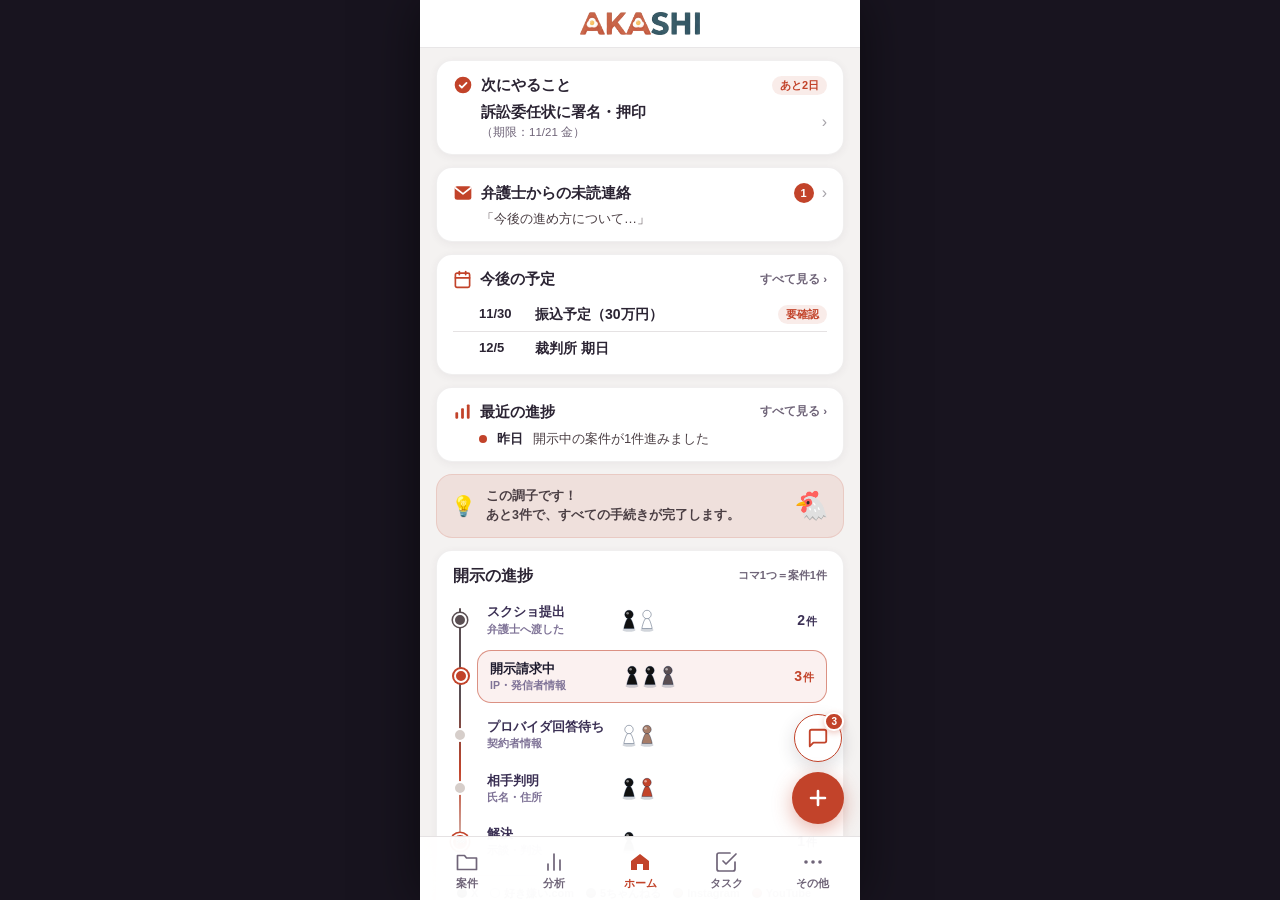
==== commit 7d665957: "Add summary cards (Next Action, Unread Chat, Upcoming, Recent Progress, Cheer Banner) to top of Home" ====
--- a/index.html
+++ b/index.html
@@ -10,7 +10,7 @@
 <title>開示請求 進捗管理アプリ</title>
 <link rel="icon" type="image/svg+xml" href="favicon.svg?v=2">
 <link rel="apple-touch-icon" sizes="180x180" href="apple-touch-icon.png?v=2">
-<link rel="stylesheet" href="css/app.css?v=20261125u">
+<link rel="stylesheet" href="css/app.css?v=20261125x">
 <script src="https://cdn.jsdelivr.net/npm/@supabase/supabase-js@2"></script>
 </head>
 <body>
@@ -133,7 +133,71 @@
     <div id="view-home" class="view-page sr-view active">
       <div class="main-page-header"><img src="akashi-logo.png" alt="AKASHI" class="home-brand-logo"></div>
       <div class="sr-body">
-        <!-- 開示の進捗（マイルストーン・最上部に配置） -->
+        <!-- ホーム上部サマリー：次にやること / 未読連絡 / 今後の予定 / 最近の進捗 / 応援バナー -->
+        <div class="sr-card" onclick="handleTabClick('tasks')" style="cursor:pointer;">
+          <div class="sr-hd" style="margin-bottom:8px;">
+            <svg width="20" height="20" viewBox="0 0 24 24" fill="#C2432A" style="flex:none;"><circle cx="12" cy="12" r="10"/><path d="M8 12.5l2.6 2.6L16.2 9.5" stroke="#FFFFFF" stroke-width="2.2" stroke-linecap="round" stroke-linejoin="round" fill="none"/></svg>
+            <b style="font-size:15px;">次にやること</b>
+            <span class="sr-pill-tag">あと2日</span>
+          </div>
+          <div style="display:flex; align-items:center; justify-content:space-between; padding-left:28px;">
+            <div>
+              <div style="font-size:14.5px; font-weight:700; color:#2B2433;">訴訟委任状に署名・押印</div>
+              <div style="font-size:11.5px; color:#6F6478; margin-top:2px;">（期限：11/21 金）</div>
+            </div>
+            <span class="sr-chev">›</span>
+          </div>
+        </div>
+
+        <div class="sr-card" onclick="openChatFromBubble()" style="cursor:pointer;">
+          <div class="sr-hd" style="margin-bottom:6px;">
+            <svg width="20" height="20" viewBox="0 0 24 24" fill="#C2432A" style="flex:none;"><rect x="2" y="4" width="20" height="16" rx="3"/><path d="M3 6l9 7 9-7" stroke="#FFFFFF" stroke-width="2" stroke-linecap="round" stroke-linejoin="round" fill="none"/></svg>
+            <b style="font-size:15px;">弁護士からの未読連絡</b>
+            <span class="sr-badge">1</span>
+            <span class="sr-chev">›</span>
+          </div>
+          <div style="padding-left:28px; font-size:13px; color:#4A3E43;">「今後の進め方について…」</div>
+        </div>
+
+        <div class="sr-card">
+          <div class="sr-hd" style="margin-bottom:8px;">
+            <svg width="19" height="19" viewBox="0 0 24 24" fill="none" stroke="#C2432A" stroke-width="2.1" stroke-linecap="round" stroke-linejoin="round" style="flex:none;"><rect x="3" y="4" width="18" height="18" rx="2"/><line x1="16" y1="2" x2="16" y2="6"/><line x1="8" y1="2" x2="8" y2="6"/><line x1="3" y1="10" x2="21" y2="10"/></svg>
+            <b style="font-size:15px;">今後の予定</b>
+            <a onclick="handleTabClick('cases')" style="font-size:11.5px; color:#6F6478;">すべて見る ›</a>
+          </div>
+          <div class="sr-row-item" onclick="handleTabClick('cases')" style="padding:7px 0 7px 26px;">
+            <span class="sr-d" style="width:44px;">11/30</span>
+            <div class="sr-tx"><b style="font-weight:600;">振込予定（30万円）</b></div>
+            <span class="sr-pill-tag">要確認</span>
+          </div>
+          <div class="sr-row-item" onclick="handleTabClick('cases')" style="padding:7px 0 2px 26px;">
+            <span class="sr-d" style="width:44px;">12/5</span>
+            <div class="sr-tx"><b style="font-weight:600;">裁判所 期日</b></div>
+          </div>
+        </div>
+
+        <div class="sr-card" onclick="handleTabClick('cases')" style="cursor:pointer;">
+          <div class="sr-hd" style="margin-bottom:8px;">
+            <svg width="19" height="19" viewBox="0 0 24 24" fill="#C2432A" style="flex:none;"><rect x="3" y="13" width="3.5" height="8" rx="1"/><rect x="10.25" y="8" width="3.5" height="13" rx="1"/><rect x="17.5" y="3" width="3.5" height="18" rx="1"/></svg>
+            <b style="font-size:15px;">最近の進捗</b>
+            <a style="font-size:11.5px; color:#6F6478;">すべて見る ›</a>
+          </div>
+          <div style="display:flex; align-items:center; gap:10px; padding-left:26px; font-size:13px; color:#2B2433;">
+            <span style="width:8px; height:8px; border-radius:50%; background:#C2432A; flex:none;"></span>
+            <b style="flex:none;">昨日</b>
+            <span style="color:#4A3E43;">開示中の案件が1件進みました</span>
+          </div>
+        </div>
+
+        <div style="margin:0 16px 12px; padding:12px 14px; border-radius:16px; background:rgba(194,67,42,0.10); border:1px solid rgba(194,67,42,0.14); display:flex; align-items:center; gap:10px;">
+          <span style="font-size:20px; flex:none;">💡</span>
+          <div style="flex:1; font-size:12.5px; font-weight:600; color:#4A3E43; line-height:1.5;">
+            この調子です！<br>あと3件で、すべての手続きが完了します。
+          </div>
+          <span style="font-size:28px; flex:none; line-height:1;">🐔</span>
+        </div>
+
+        <!-- 開示の進捗（マイルストーン） -->
         <div class="sr-card">
           <div class="sr-hd">
             <b>開示の進捗</b>
@@ -1564,100 +1628,69 @@
     </div>
     </div>
 
-    <!-- サブビュー：弁護士チャット全画面スレッド -->
-    <div id="view-chat-thread" class="view-page">
+    <!-- サブビュー：統合弁護士チャット（全案件1本化・AI自動紐付け対応） -->
+    <div id="view-chat-thread" class="view-page sr-view">
       <div class="subpage-nav-bar">
-        <button class="back-btn" onclick="goBackView()">
-          <svg width="20" height="20" viewBox="0 0 24 24" fill="none" stroke="currentColor" stroke-width="2.5"><polyline points="15 18 9 12 15 6"></polyline></svg>
-          戻る
+        <button type="button" class="back-btn" onclick="goBackView()">
+          <svg width="18" height="18" viewBox="0 0 24 24" fill="none" stroke="currentColor" stroke-width="2.5"><polyline points="15 18 9 12 15 6"></polyline></svg>
+          <span>戻る</span>
         </button>
-        <span class="subpage-title">弁護士メッセージ</span>
-        <div style="width:60px;"></div>
-      </div>
-      <div class="screen">
-      
-
-      <div class="nav-header">
-        <div class="nav-back-link">
-          <svg viewBox="0 0 24 24"><polyline points="15 18 9 12 15 6"></polyline></svg>
-          <span>投稿</span>
-        </div>
-      </div>
-
-      <div class="folder-tabs-bar">
-        <div class="f-tab inactive"><span>投稿詳細</span></div>
-        <div class="f-tab inactive"><span>アカウント詳細</span></div>
-        <div class="f-tab inactive"><span>発信者詳細</span></div>
-        <div class="f-tab inactive"><svg viewBox="0 0 24 24"><path d="M23 19a2 2 0 0 1-2 2H3a2 2 0 0 1-2-2V8a2 2 0 0 1 2-2h4l2-3h6l2 3h4a2 2 0 0 1 2 2z"></path><circle cx="12" cy="13" r="4"></circle></svg><span>証拠追加</span></div>
-        <div class="f-tab active"><span>チャット</span><div class="badge-red-circle">2</div></div>
-      </div>
-
-      <div class="main-card-wrap">
-        <div class="main-card tab-sub-active">
-          <!-- 発信者情報ヘッダー -->
-          <div class="user-row">
-            <div class="avatar-circle">ダ</div>
-            <div class="user-titles">
-              <div class="user-name-line">
-                <span class="u-name">ダミー次郎</span>
-                <span class="x-badge">𝕏</span>
-              </div>
-              <div class="u-handle">@dummy_jiro</div>
-            </div>
-            <div class="poster-no-block">
-              <div class="poster-no-lbl">発信者No.</div>
-              <div class="poster-no-val">260801</div>
-            </div>
-          </div>
-
-          <!-- チャットストリーム -->
-          <div class="chat-stream">
-            <div class="chat-msg-row">
-              <div class="chat-msg-bubble lawyer">
-                ダミー次郎の件、X社からIP開示の回答期日が設定されました。
-                <div style="font-size:8.5px;color:var(--sys-label-secondary);text-align:right;margin-top:2px">10:14</div>
-              </div>
-            </div>
-
-            <div class="chat-msg-row">
-              <div class="chat-msg-bubble lawyer">
-                添付の「証拠_26081001.png」をもとに仮処分申立書を起案しています。
-                <div style="font-size:8.5px;color:var(--sys-label-secondary);text-align:right;margin-top:2px">10:15</div>
-              </div>
-            </div>
-
-            <div class="chat-msg-row me">
-              <div class="chat-msg-bubble me">
-                了解しました。よろしくお願いします！
-                <div style="font-size:8.5px;color:rgba(255,255,255,0.8);text-align:right;margin-top:2px">10:20</div>
-              </div>
-            </div>
-
-            <div class="chat-msg-row">
-              <div class="chat-msg-bubble lawyer">
-                新しい書き込み（#04、#07）も「証拠追加」タブに記録されましたので、併せて証拠提出します。
-                <div style="font-size:8.5px;color:var(--sys-label-secondary);text-align:right;margin-top:2px">10:25</div>
-              </div>
-            </div>
-
-            <div class="chat-input-bar">
-              <div class="chat-input-placeholder">メッセージを入力...</div>
-              <div class="chat-send-btn"><svg viewBox="0 0 24 24"><line x1="22" y1="2" x2="11" y2="13"></line><polygon points="22 2 15 22 11 13 2 9 22 2"></polygon></svg></div>
-            </div>
-          </div>
-
-        </div>
-      </div>
-
-      <div class="tabbar">
-  <div class="tab on"><svg viewBox="0 0 24 24"><path d="M14 2H6a2 2 0 0 0-2 2v16a2 2 0 0 0 2 2h12a2 2 0 0 0 2-2V8z"></path><polyline points="14 2 14 8 20 8"></polyline><line x1="16" y1="13" x2="8" y2="13"></line><line x1="16" y1="17" x2="8" y2="17"></line><polyline points="10 9 9 9 8 9"></polyline></svg><span>投稿</span></div>
-  <div class="tab"><svg viewBox="0 0 24 24"><path d="M17 21v-2a4 4 0 0 0-4-4H5a4 4 0 0 0-4 4v2"></path><circle cx="9" cy="7" r="4"></circle><path d="M23 21v-2a4 4 0 0 0-3-3.87"></path><path d="M16 3.13a4 4 0 0 1 0 7.75"></path></svg><span>アカウント</span></div>
-  <div class="tab tab-center-plus" title="クイック登録"><div class="center-plus-circle"><svg viewBox="0 0 24 24"><line x1="12" y1="5" x2="12" y2="19"></line><line x1="5" y1="12" x2="19" y2="12"></line></svg></div></div>
-  <div class="tab"><svg viewBox="0 0 24 24"><rect x="3" y="4" width="18" height="16" rx="2"></rect><circle cx="9" cy="10" r="2"></circle><line x1="15" y1="8" x2="17" y2="8"></line><line x1="15" y1="12" x2="17" y2="12"></line><line x1="7" y1="16" x2="17" y2="16"></line></svg><span>発信者</span></div>
-  <div class="tab"><svg viewBox="0 0 24 24"><circle cx="12" cy="12" r="3"></circle><path d="M19.4 15a1.65 1.65 0 0 0 .33 1.82l.06.06a2 2 0 0 1 0 2.83 2 2 0 0 1-2.83 0l-.06-.06a1.65 1.65 0 0 0-1.82-.33 1.65 1.65 0 0 0-1 1.51V21a2 2 0 0 1-2 2 2 2 0 0 1-2-2v-.09A1.65 1.65 0 0 0 9 19.4a1.65 1.65 0 0 0-1.82.33l-.06.06a2 2 0 0 1 0-2.83 2 2 0 0 1 2.83 0l.06.06a1.65 1.65 0 0 0 1.82.33H9a1.65 1.65 0 0 0 1-1.51V3a2 2 0 0 1 2-2 2 2 0 0 1 2 2v.09a1.65 1.65 0 0 0 1 1.51 1.65 1.65 0 0 0 1.82-.33l.06-.06a2 2 0 0 1 2.83 0 2 2 0 0 1 0 2.83l-.06.06a1.65 1.65 0 0 0-.33 1.82V9a1.65 1.65 0 0 0 1.51 1H21a2 2 0 0 1 2 2 2 2 0 0 1-2 2h-.09a1.65 1.65 0 0 0-1.51 1z"></path></svg><span>設定・Q&A</span></div>
-</div>
-      <div class="home-indicator"></div>
-    </div>
+        <span class="subpage-title">神田 敬一 弁護士</span>
+        <div style="width:48px;"></div>
+      </div>
+
+      <div style="padding:12px 14px 130px; display:flex; flex-direction:column; gap:12px;">
+        <div style="background:#FFFFFF; border:1px solid rgba(70,50,60,0.10); border-radius:14px; padding:10px 12px; display:flex; align-items:center; gap:10px;">
+          <div style="width:36px; height:36px; border-radius:50%; background:#5A4E52; color:#FFFFFF; font-size:14px; font-weight:800; display:grid; place-items:center; flex:none;">神</div>
+          <div style="flex:1; min-width:0;">
+            <div style="font-size:13px; font-weight:800; color:#2B2433;">神田 敬一 弁護士（神田法律事務所）</div>
+            <div style="font-size:10.5px; color:#6F6478; margin-top:1px;">全案件の統合チャット · 添付書類はAIが自動で各案件へ振分</div>
+          </div>
+        </div>
+
+        <div id="unified-chat-list" style="display:flex; flex-direction:column; gap:10px;">
+          <div style="text-align:center; font-size:10.5px; color:#8C8296;">2026年10月20日</div>
+
+          <div id="uchat-msg-order" style="display:flex; gap:8px; align-items:flex-start;">
+            <div style="width:28px; height:28px; border-radius:50%; background:#5A4E52; color:#fff; font-size:11px; font-weight:800; display:grid; place-items:center; flex:none;">神</div>
+            <div style="background:#FFFFFF; border:1px solid rgba(70,50,60,0.12); color:#2B2433; padding:10px 12px; border-radius:4px 14px 14px 14px; font-size:12.5px; line-height:1.5; max-width:84%;">
+              東京地裁より開示命令書を受領しました（対象：サンプル太郎・ダミー次郎）。添付にて共有します。
+              <div style="margin-top:8px; padding:8px 10px; background:#FAF2EE; border:1px solid rgba(194,67,42,0.20); border-radius:10px; display:flex; align-items:center; gap:8px;">
+                <span style="font-size:16px;">📄</span>
+                <div style="flex:1; min-width:0;">
+                  <div style="font-size:11.5px; font-weight:800; color:#2B2433; overflow:hidden; text-overflow:ellipsis; white-space:nowrap;">開示命令書_20261020.pdf</div>
+                  <div style="font-size:10px; color:#C2432A; font-weight:700;">✨ AI判定：#01・#04 の進捗＆書類へ自動登録済</div>
+                </div>
+              </div>
+              <div style="font-size:9.5px; color:#8C8296; text-align:right; margin-top:4px;">14:10</div>
+            </div>
+          </div>
+
+          <div style="text-align:center; font-size:10.5px; color:#8C8296; margin-top:4px;">2026年10月26日</div>
+
+          <div id="uchat-msg-decision" style="display:flex; gap:8px; align-items:flex-start;">
+            <div style="width:28px; height:28px; border-radius:50%; background:#5A4E52; color:#fff; font-size:11px; font-weight:800; display:grid; place-items:center; flex:none;">神</div>
+            <div style="background:#FFFFFF; border:1px solid rgba(70,50,60,0.12); color:#2B2433; padding:10px 12px; border-radius:4px 14px 14px 14px; font-size:12.5px; line-height:1.5; max-width:84%;">
+              東京地裁から仮処分決定を受領しました。来週にはXからのIP開示がされる見込みです。次回口頭弁論は11/12（木）13:30です。
+              <div style="font-size:10px; color:#5A4E52; font-weight:700; margin-top:5px;">✨ AI判定：#04 の次回期日を自動登録済</div>
+              <div style="font-size:9.5px; color:#8C8296; text-align:right; margin-top:3px;">17:15</div>
+            </div>
+          </div>
+
+          <div style="display:flex; justify-content:flex-end;">
+            <div style="background:linear-gradient(135deg, #D4553B 0%, #C2432A 100%); color:#FFFFFF; padding:10px 12px; border-radius:14px 14px 4px 14px; font-size:12.5px; line-height:1.5; max-width:82%; box-shadow:0 3px 10px rgba(194,67,42,0.22);">
+              ご連絡ありがとうございます！仮処分決定で安心しました。引き続きよろしくお願いいたします。
+              <div style="font-size:9.5px; color:rgba(255,255,255,0.85); text-align:right; margin-top:3px;">既読 17:18</div>
+            </div>
+          </div>
+        </div>
+      </div>
+
+      <div style="position:fixed; left:50%; transform:translateX(-50%); bottom:calc(64px + env(safe-area-inset-bottom)); width:100%; max-width:430px; background:#FFFFFF; border-top:1px solid rgba(70,50,60,0.12); padding:8px 12px; display:flex; align-items:center; gap:8px; z-index:85;">
+        <button type="button" onclick="showToast('📎 書類を添付するとAIが自動で該当案件の進捗・書類へ登録します')" title="書類を添付" style="width:34px; height:34px; border-radius:50%; border:1px solid rgba(70,50,60,0.16); background:#FAF8F7; color:#5A4E52; font-size:16px; display:grid; place-items:center; cursor:pointer; flex:none;">📎</button>
+        <input type="text" id="unified-chat-input" placeholder="弁護士へメッセージを入力..." style="flex:1; border:1px solid rgba(70,50,60,0.20); border-radius:20px; padding:8px 14px; font-size:13px; outline:none; background:#FAF8F7; font-family:inherit;" onkeydown="if(event.key==='Enter')sendUnifiedChat()">
+        <button type="button" onclick="sendUnifiedChat()" style="background:#C2432A; color:#FFFFFF; border:none; border-radius:20px; padding:8px 16px; font-size:13px; font-weight:800; cursor:pointer; font-family:inherit; flex:none;">送信</button>
+      </div>
     </div>
 
   </div>
@@ -1941,7 +1974,7 @@
 <!-- トースト表示 -->
 <div id="toast" class="toast-msg"></div>
 
-<script src="js/app.js?v=20261125v"></script>
+<script src="js/app.js?v=20261125w"></script>
 
 </body>
 </html>
--- a/css/app.css
+++ b/css/app.css
@@ -4005,7 +4005,7 @@
   margin-left: 2px;
 }
 .c33-search {
-  margin: 0 16px 12px;
+  margin: 0 16px 4px;
   height: 38px;
   border-radius: 10px;
   background: #FFFFFF;
@@ -4096,12 +4096,15 @@
   display: flex;
   justify-content: space-between;
   align-items: center;
-  padding: 20px 20px 8px;
+  padding: 18px 20px 8px;
   font-size: 13px;
   font-weight: 700;
   color: var(--sr-label2);
   cursor: pointer;
   user-select: none;
+}
+.c33-gh:first-child {
+  padding-top: 8px;
 }
 .c33-gh span:last-child {
   color: var(--sr-tint);
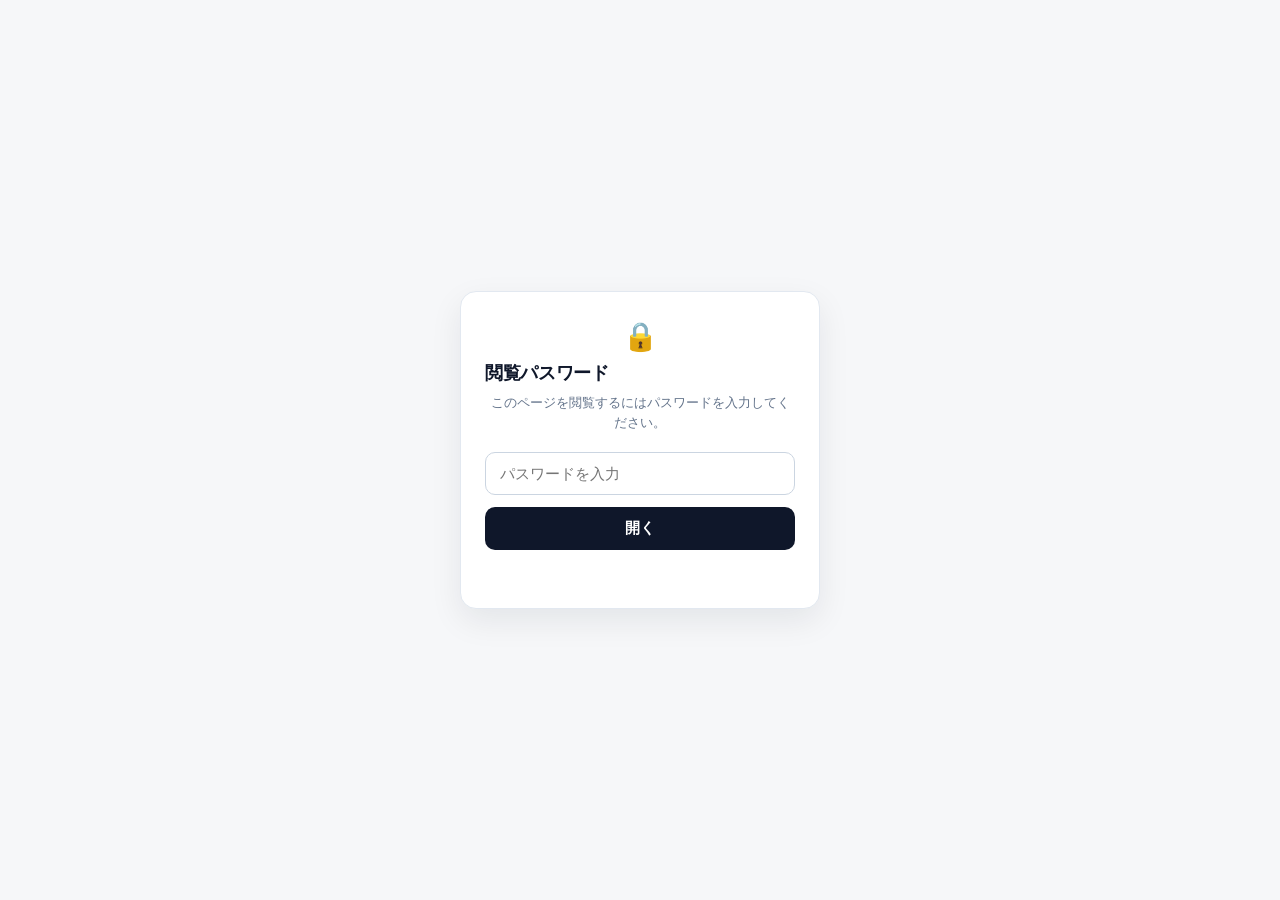
==== commit e6903b01: "Add password gate for GitHub Pages mock site" ====
--- a/index.html
+++ b/index.html
@@ -2,6 +2,7 @@
 <html lang="ja">
 <head>
 <meta charset="utf-8">
+<script src="js/auth-gate.js"></script>
 <meta name="viewport" content="width=device-width, initial-scale=1, maximum-scale=1, user-scalable=no, viewport-fit=cover">
 <meta name="apple-mobile-web-app-capable" content="yes">
 <meta name="apple-mobile-web-app-status-bar-style" content="default">
